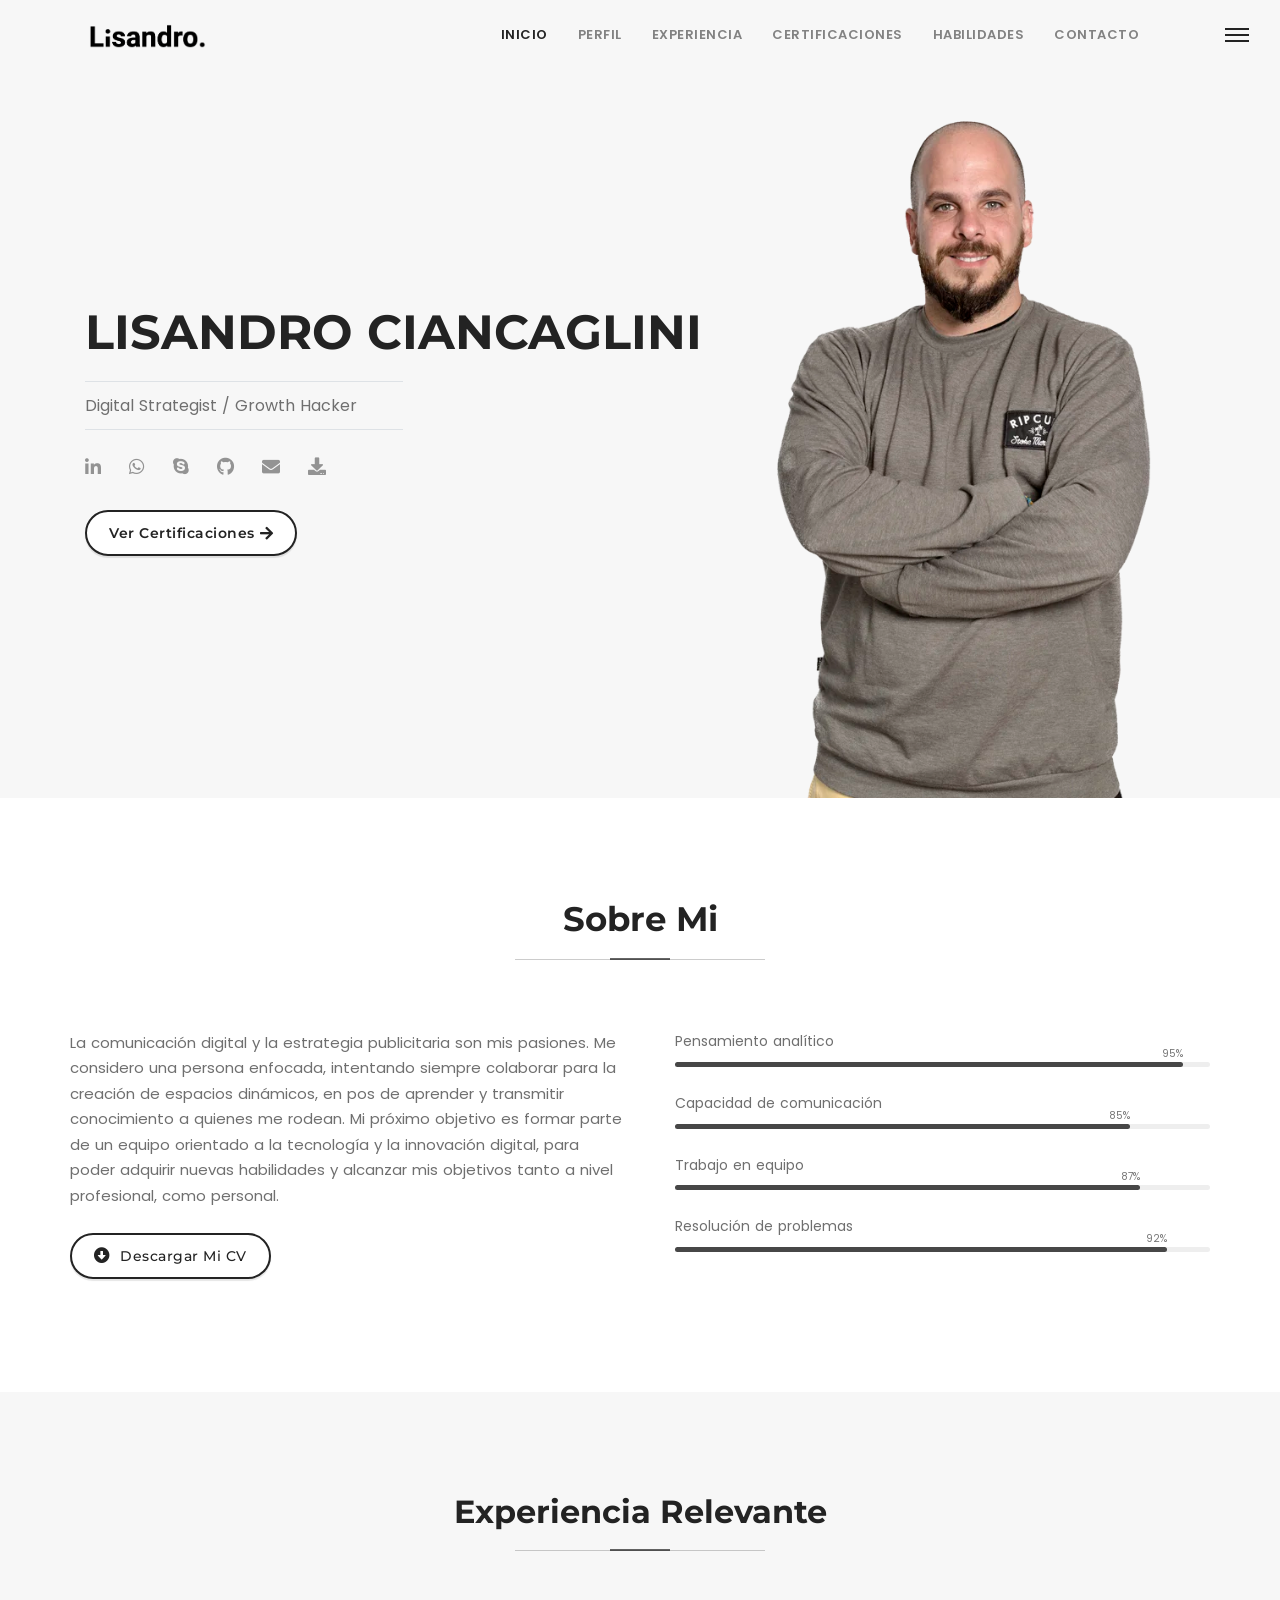
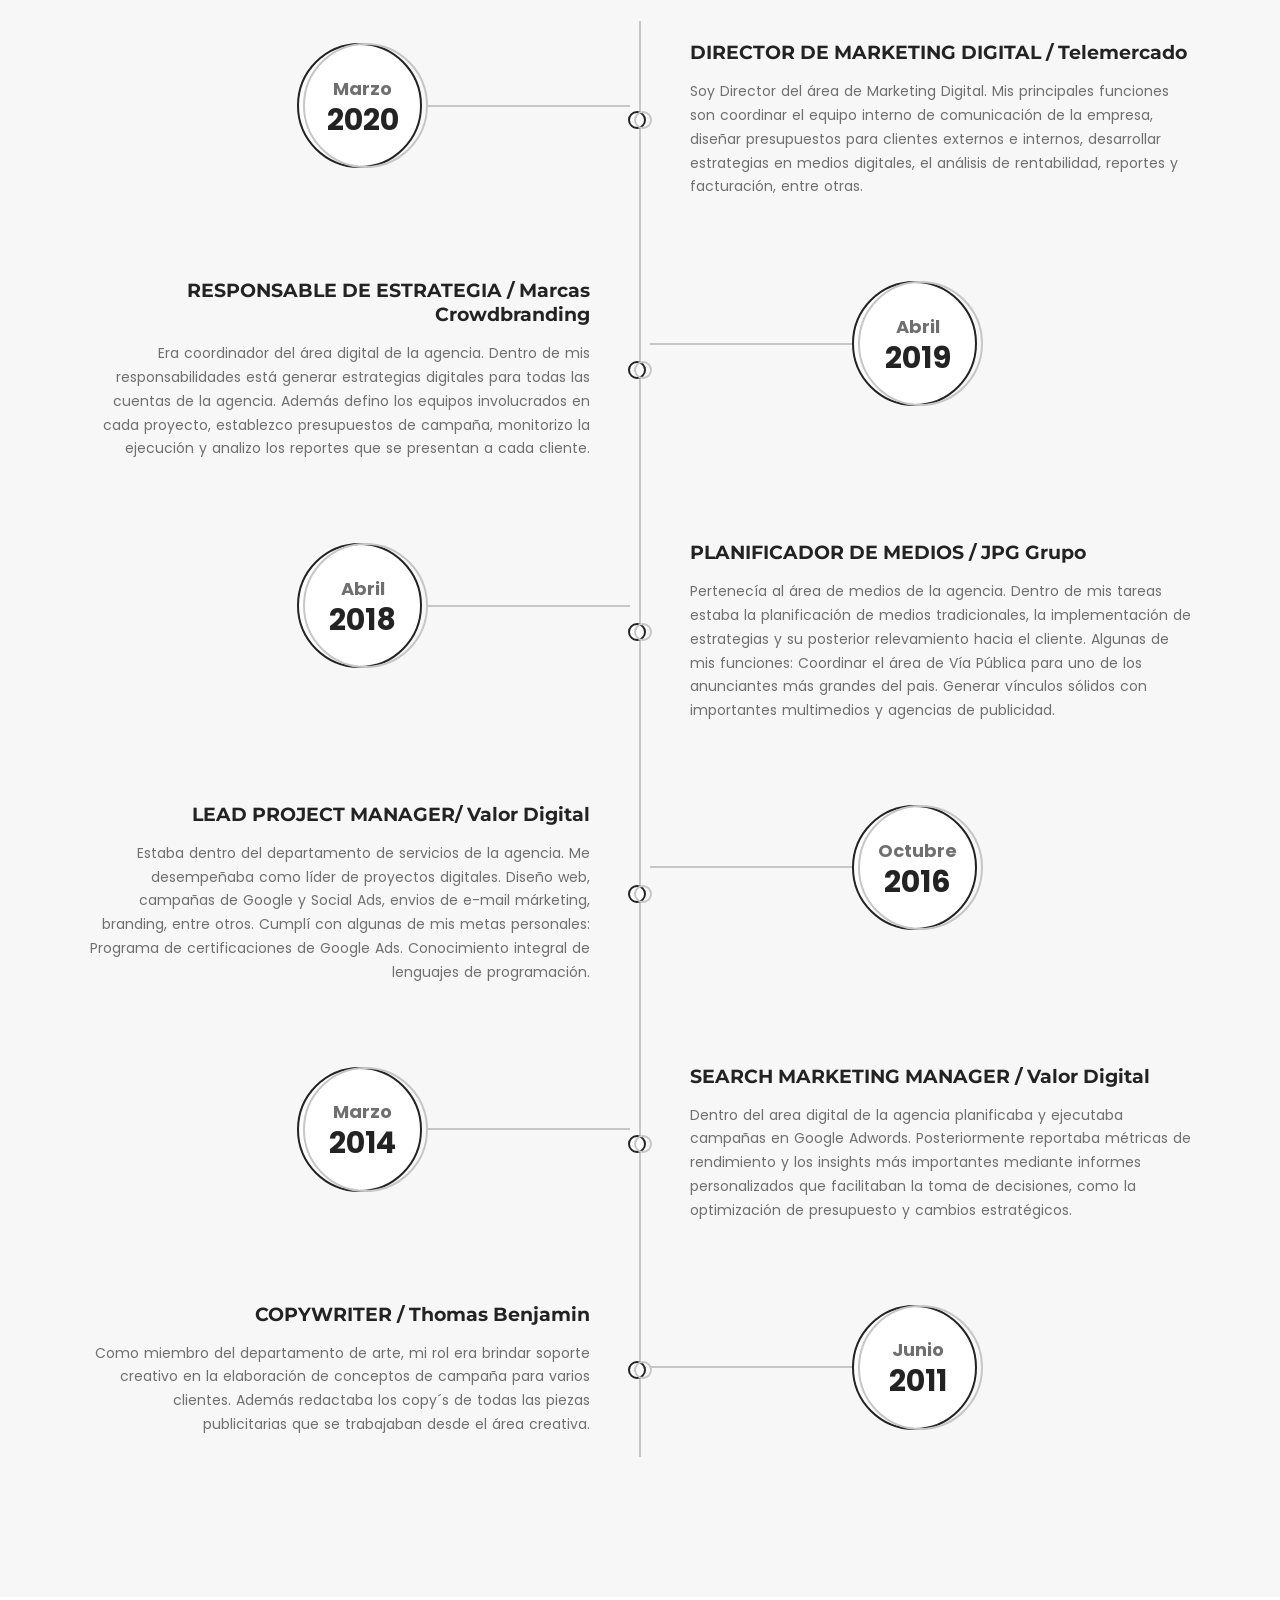
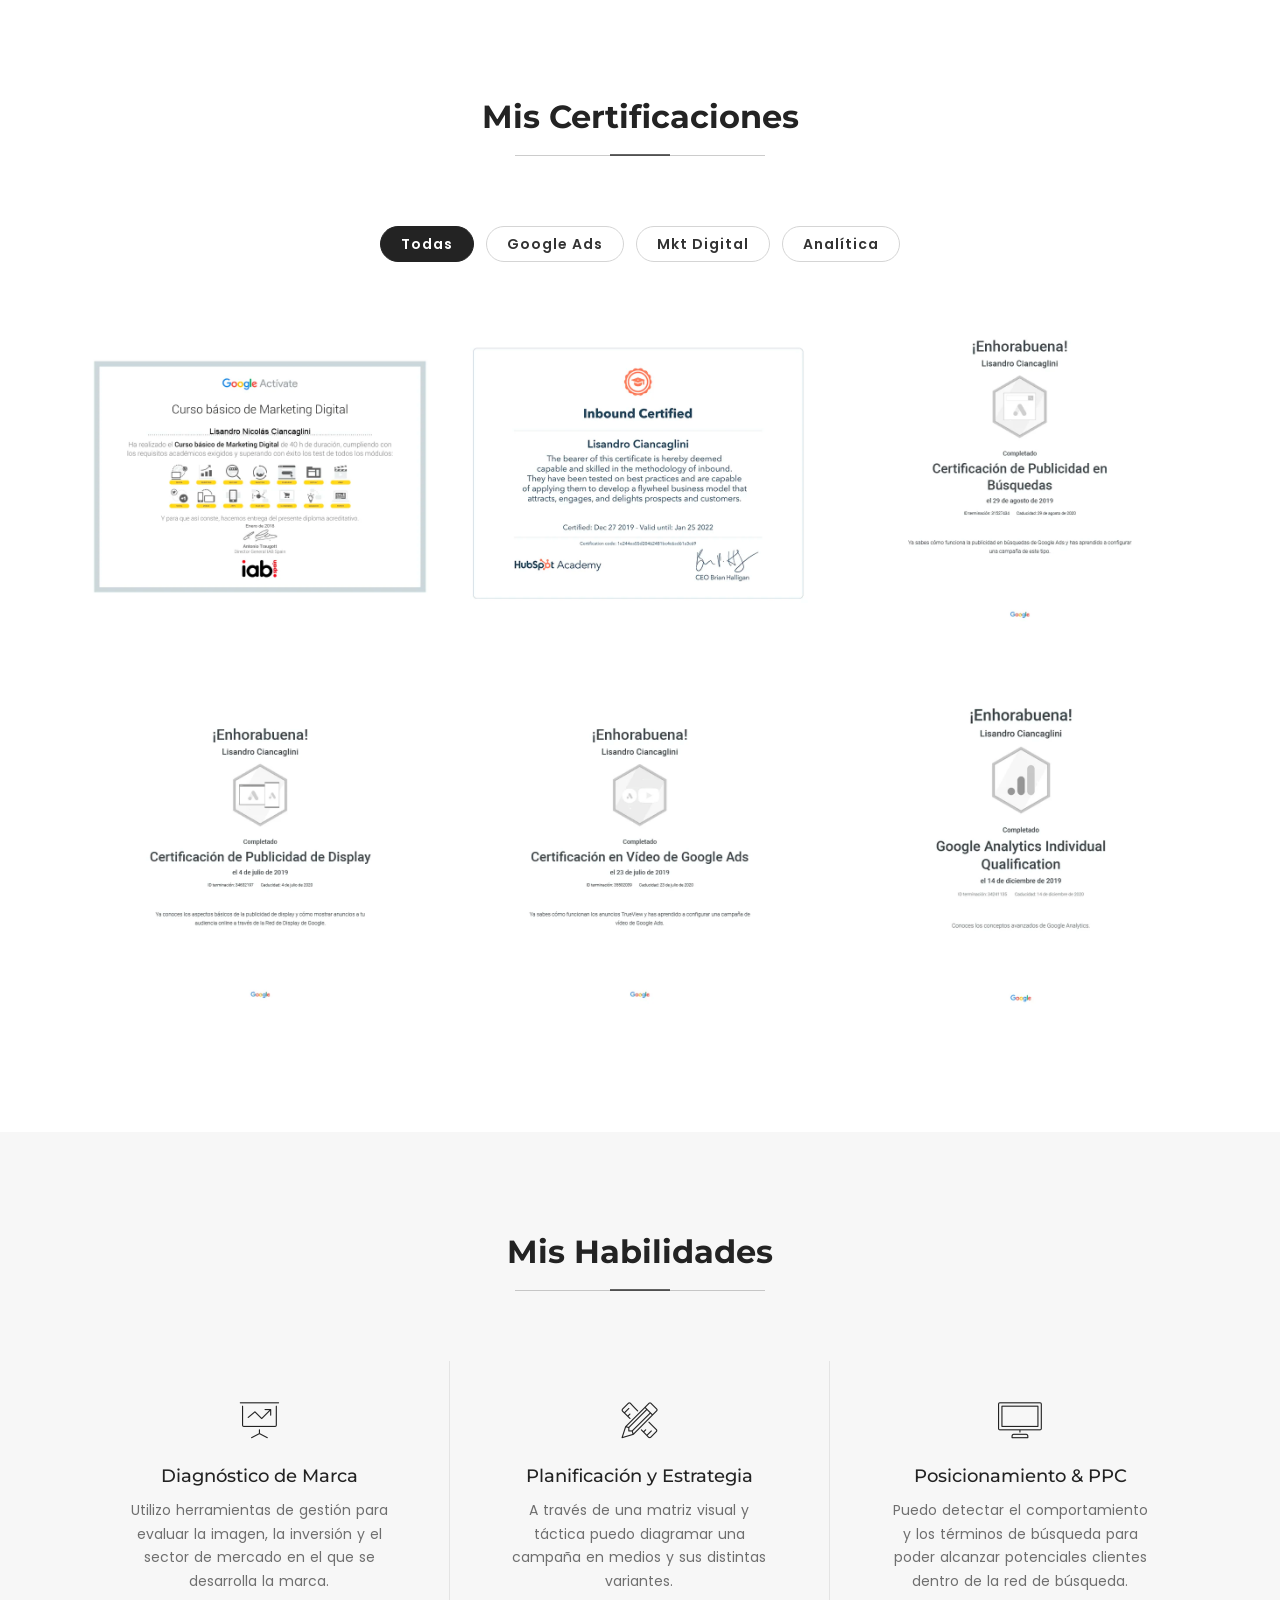
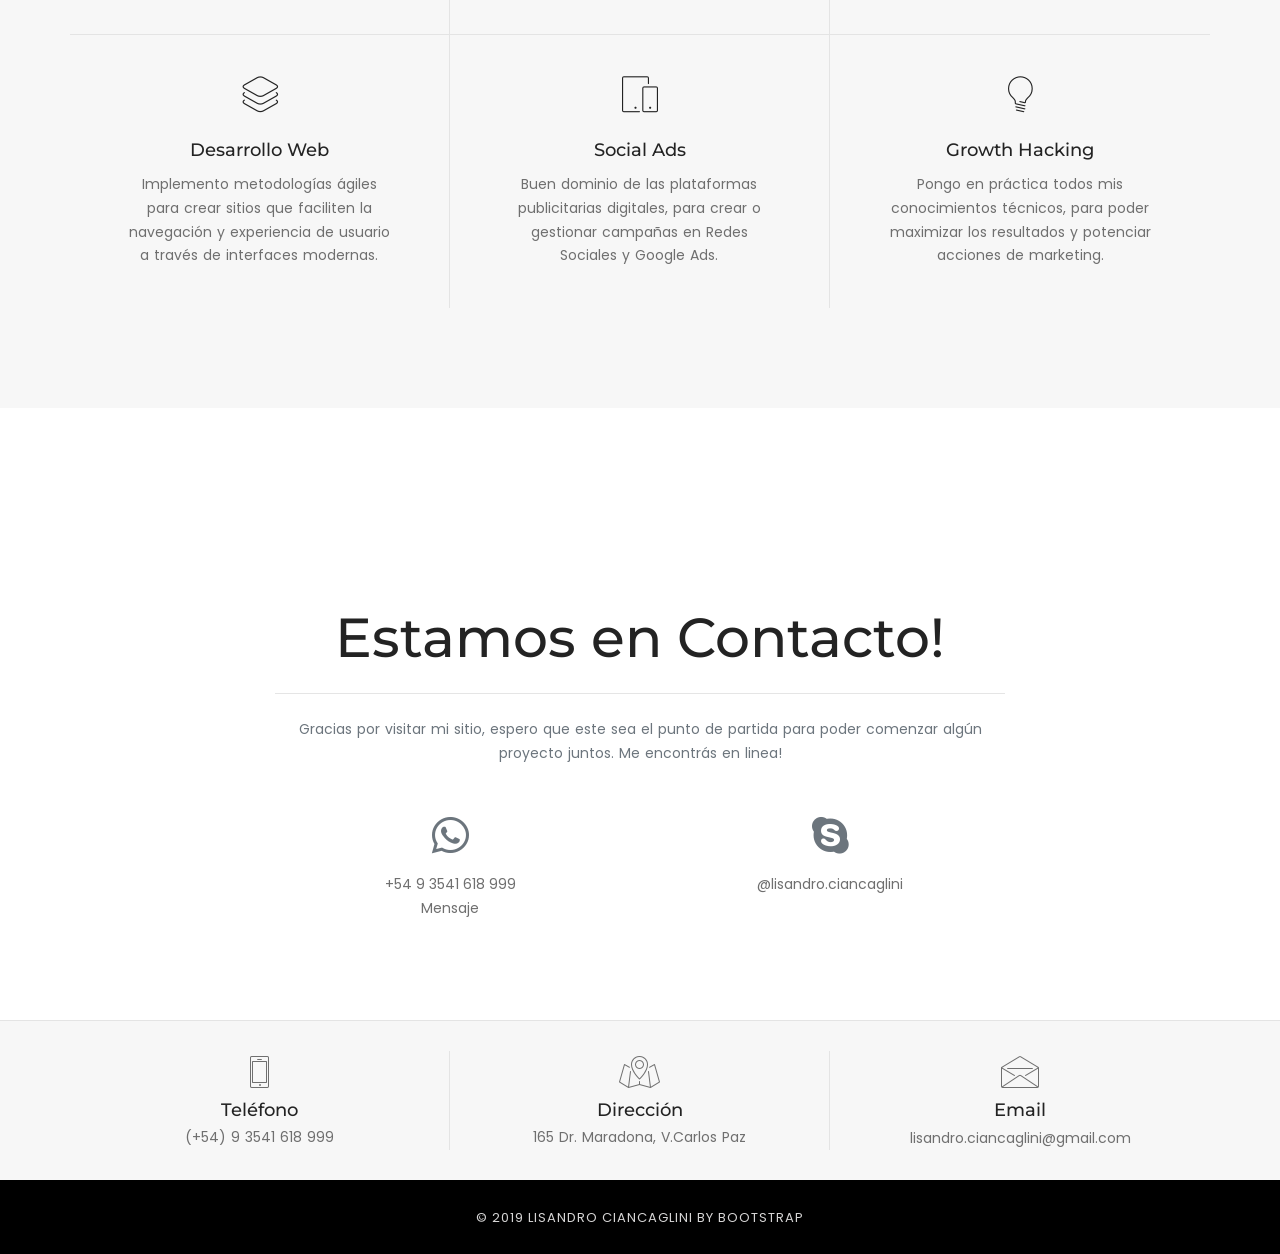
==== index.html @ bff207b5 "Add files via upload" ====
<!DOCTYPE html>
<html lang="en">

<head>

    <!-- Metas -->
    <meta charset="utf-8">
    <meta name="author" content="ChitrakootWeb" />
    <meta https-equiv="X-UA-Compatible" content="IE=edge" />
    <meta name="robots" content="index" />
    <meta name="viewport" content="width=device-width, initial-scale=1.0, maximum-scale=1.0, user-scalable=no">
    <meta name="keywords" content="Lisandro Ciancaglini" />
    <meta name="keywords" content="Lisandro Ciancaglini Curriculum" />
    <meta name="keywords" content="Lisandro Ciancaglini Cv" />
    <meta name="keyword" content="Lisandro Ciancaglini Curriculum Online" />
    <meta name="keyword" content="Lisandro Ciancaglini - CV Online" />
    <meta name="keyword" content="Lisandro Ciancaglini Digital Strategist" />
    <meta name="description" content="Lisandro Ciancaglini, Estratega Digital y Analista de Marketing. Conocé mis habilidades, esperiencia y certificaciones. Descargar cv versión papel" />

    <!-- Title  -->
    <title>Lisandro Ciancaglini</title>
    <!-- Favicon -->
    <link rel="shortcut icon" href="img/favicon.jpg">
        <!-- Plugins -->
    <link rel="stylesheet" href="css/plugins.css" />
    <!-- Core Style Css -->
    <link rel="stylesheet" href="css/style.css" />
	<!-- Global site tag (gtag.js) - Google Analytics -->
    <script async src="https://www.googletagmanager.com/gtag/js?id=UA-139446521-2"></script>
    <script>
    window.dataLayer = window.dataLayer || [];
     function gtag(){dataLayer.push(arguments);}
    gtag('js', new Date());

     gtag('config', 'UA-139446521-2');
    </script>
	
    </head>
    
    <body>
       
    <!-- Start page loading -->
    <div id="preloader">
        <div class="row loader">
            <div class="loader-icon"></div>
        </div>
    </div>
    <!-- End page loading -->

    <!-- Start Header -->
    <header class="header" data-scroll-index="0">

        <!-- Start Navbar -->
        <nav class="navbar navbar-expand-lg border-none bg-light-gray">
            <div class="container sm-padding-10px-tb sm-padding-15px-lr">

                <!-- start logo -->
                <a class="logo" href="javascript:void(0);" data-scroll-nav="0">
                    <img src="img/logo-dark.png" alt="Ashton - One Page Portfolio" title="Ashton - One Page Portfolio">
                </a>
                <!-- end Logo -->

                <button class="navbar-toggler" type="button" data-toggle="collapse" data-target="#navbarContent" aria-controls="navbarContent" aria-expanded="false" aria-label="Toggle navigation">
                    <span class="icon-bar"><i class="fas fa-bars"></i></span>
                </button>

                <!-- navbar links -->
                <div class="collapse navbar-collapse" id="navbarContent">
                    <ul class="navbar-nav ml-auto">
                        <li class="nav-item">
                            <a class="nav-link active" href="javascript:void(0);" data-scroll-nav="0">Inicio</a>
                        </li>
                        <li class="nav-item">
                            <a class="nav-link" href="javascript:void(0);" data-scroll-nav="1">Perfil</a>
                        </li>
                        <li class="nav-item">
                            <a class="nav-link" href="javascript:void(0);" data-scroll-nav="2">Experiencia</a>
                        </li>
                        <li class="nav-item">
                            <a class="nav-link" href="javascript:void(0);" data-scroll-nav="3">Certificaciones</a>
                        </li>
                        <li class="nav-item">
                            <a class="nav-link" href="javascript:void(0);" data-scroll-nav="4">Habilidades</a>
                        </li>
                        
                        </li>
                        <li class="nav-item">
                            <a class="nav-link" href="javascript:void(0);" data-scroll-nav="6">Contacto</a>
                        </li>
                    </ul>
                </div>
                <!-- end navbar links -->

            </div>

            <a href="javascript:void(0)" class="sidemenu_btn sm-display-none" id="sidebar_toggle">
                <span></span> <span></span> <span></span>
            </a>

        </nav>
        <!-- End Navbar  -->

        <!-- Start Banner Container -->
        <div class="bg-light-gray padding-100px-top">
            <div class="container">
                <div class="row">
                    <div class="col-md-7 col-sm-12 order-2 order-md-1 xs-padding-50px-tb">
                        <!-- Start Left Content -->
                        <div class="padding-twenty-top sm-padding-fifteen-top xs-no-padding">
                            <h5 class="no-margin font-size18 xs-font-size16 text-medium-gray padding-twelve-top sm-padding-five-top xs-no-padding"></h5>
                            <h1 class="text-uppercase font-size48 md-font-size42 sm-font-size36 xs-font-size26 font-weight-700 margin-20px-bottom">Lisandro Ciancaglini</h1>
                            <p class="width-50 md-width-75 xs-width-100 font-size16 xs-font-size14 border-top border-bottom padding-10px-tb">Digital Strategist / Growth Hacker</p>
                            <div class="social-links margin-30px-bottom xs-margin-20px-bottom">
                                <a href="https://www.linkedin.com/in/lisandrociancaglini/"target="_blank"><i class="fab fa-linkedin-in"></i></a>
                                <a href="https://api.whatsapp.com/send?phone=5493541618999&text=Hola!"target="_blank"><i class="fab fa-whatsapp"></i></a>
                                <a href="https://join.skype.com/invite/zTlC0N2mppbc"target="_blank"><i class="fab fa-skype"></i></a>
                                <a href="https://www.github.com/lciancaglini/"target="_blank"><i class="fab fa-github"></i></a>
                                <a href="mailto:lisandro.ciancaglini@gmail.com"target="_blank"><i class="fas fa-envelope"></i></a>
                                <a href="https://lciancaglini.com.ar/Lisandro-Ciancaglini_CV.pdf"target="_blank"><i class="fas fa-download"></i></a>
                            </div>
                            <a class="btn white" href="#portfolio">Ver Certificaciones<i class="fas fa-arrow-right font-size15 margin-5px-left"></i></a>
                        </div>
                        <!-- End Left Content -->
                    </div>
                    <div class="col-md-5 col-sm-12 order-1 order-md-2 text-right xs-text-center xs-border-bottom xs-padding-nineteen-half-lr border-color-medium-gray">
                        <!-- Start Right Image -->
                        <img src="img/portfolio-pic-01.webp" alt="" />

                        <!-- End Right Image -->
                    </div>
                </div>
            </div>
        </div>
        <!-- End Banner Container -->

        <!-- Start Sidemenu -->
        <div class="side-menu">
            <div class="inner-wrapper">
                <span class="btn-close" id="btn_sidebar_colse"></span>
                <nav class="side-nav width-100">
                    <ul class="navbar-nav ml-auto">
                        <li class="nav-item">
                            <a class="nav-link active" href="javascript:void(0);" data-scroll-nav="0">Inicio</a>
                        </li>
                        <li class="nav-item">
                            <a class="nav-link" href="javascript:void(0);" data-scroll-nav="1">Perfil</a>
                        </li>
                        <li class="nav-item">
                            <a class="nav-link" href="javascript:void(0);" data-scroll-nav="2">Experiencia</a>
                        </li>
                        <li class="nav-item">
                            <a class="nav-link" href="javascript:void(0);" data-scroll-nav="3">Certificaciones</a>
                        </li>
                        <li class="nav-item">
                            <a class="nav-link" href="javascript:void(0);" data-scroll-nav="4">Habilidades</a>
                        </li>
                        <li class="nav-item">
                            
                        <li class="nav-item">
                            <a class="nav-link" href="javascript:void(0);" data-scroll-nav="6">Contacto</a>
                        </li>
                    </ul>
                </nav>

                <div class="side-footer width-100">
                    <div class="social-links">
                        <a href="https://www.linkedin.com/in/lisandrociancaglini/"target="_blank"><i class="fab fa-linkedin-in"></i></a>
                        <a href="https://api.whatsapp.com/send?phone=5493541618999&text=Hola!"target="_blank"><i class="fab fa-whatsapp"></i></a>
                        <a href="https://join.skype.com/invite/zTlC0N2mppbc"target="_blank"><i class="fab fa-skype"></i></a>
                    </div>
                </div>
            </div>
        </div>
        <!-- End Sidemenu -->

        <!-- Close Sidemenu -->
        <a id="close_sidebar" href="javascript:void(0);"></a>
        <!-- End Sidemenu -->

    </header>
    <!-- End Header -->

    <!-- Start About Section-->
    <section data-scroll-index="1">
        <div class="container">
            <div class="row">
                <div class="col-12 center-col margin-70px-bottom sm-margin-40px-bottom xs-margin-30px-bottom text-center">
                    <h2 class="font-size34 md-font-size30 sm-font-size26 xs-font-size24 font-weight-700 section-title">Sobre Mi</h2>
                </div>
                
            <div class="row">
                <!-- start about me section-->
                <div class="col-lg-6 col-md-12 sm-margin-30px-bottom">
                    <p class="font-size15 xs-font-size14">
						La comunicación digital y la estrategia publicitaria son mis pasiones. Me considero una persona enfocada, intentando siempre colaborar para la creación de espacios dinámicos, en pos de aprender y transmitir conocimiento a quienes me rodean. Mi próximo objetivo es formar parte de un equipo orientado a la tecnología y la innovación digital, para poder adquirir nuevas habilidades y alcanzar mis objetivos tanto a nivel profesional, como personal.</p>
                    <a class="btn white" href="https://lciancaglini.com.ar/Lisandro-Ciancaglini_CV.pdf"target="_blank">
                        <i class="fas fa-arrow-alt-circle-down font-size16"></i>
                        <span class="alt-font margin-5px-left">Descargar Mi CV</span>
                    </a>
                </div>
		
                <!-- end about me section-->

                <!-- start skill section-->
                <div class="col-lg-6 col-md-12">
                    <div class="padding-20px-left sm-no-padding">
                        <div class="skills width-100 margin-40px-bottom sm-margin-30px-bottom xs-no-margin-bottom">

                            <div class="prog-item">
                                <p>Pensamiento analítico</p>
                                <div class="skills-progress"><span data-value='95%'></span></div>
                            </div>
                            <div class="prog-item">
                                <p>Capacidad de comunicación</p>
                                <div class="skills-progress"><span data-value='85%'></span></div>
                            </div>
                            <div class="prog-item">
                                <p>Trabajo en equipo</p>
                                <div class="skills-progress"><span data-value='87%'></span></div>
                            </div>
                            <div class="prog-item">
                                <p>Resolución de problemas</p>
                                <div class="skills-progress"><span data-value='92%'></span></div>
                            </div>

                        </div>
                    </div>
                </div>
                <!-- end skill section-->
            </div>
        </div>
    </section>
    <!-- End About Section-->

    <!-- Start Timeline Section-->
    <section class="bg-light-gray" data-scroll-index="2">
        <div class="container">
            <div class="row">
                <div class="col-12 center-col margin-70px-bottom sm-margin-40px-bottom xs-margin-30px-bottom text-center">
                    <h3 class="font-weight-700 font-size32 md-font-size27 sm-font-size24 xs-font-size20 section-title">Experiencia Relevante</h3>
                </div>
            </div>
            <div class="row">
                <div class="col-md-12">
                    <div class="main-timeline">

                        <!-- start experience section-->
                        <div class="timeline">
                            <div class="icon"></div>
                            <div class="date-content">
                                <div class="date-outer">
                                    <span class="date">
                                            <span class="month">Marzo</span>
                                    <span class="year">2020</span>
                                    </span>
                                </div>
                            </div>
                            <div class="timeline-content">
                                <h5 class="title">DIRECTOR DE MARKETING DIGITAL / Telemercado</h5>
                                <p class="description">
                                    Soy Director del área de Marketing Digital. Mis principales funciones son coordinar el equipo interno de comunicación de la empresa, diseñar presupuestos para clientes externos e internos, desarrollar estrategias en medios digitales, el análisis de rentabilidad, reportes y facturación, entre otras.
                                </p>
                            </div>
                        </div>
                        <!-- end experience section-->
                        <div class="timeline">
                            <div class="icon"></div>
                            <div class="date-content">
                                <div class="date-outer">
                                    <span class="date">
                                            <span class="month">Abril</span>
                                    <span class="year">2019</span>
                                    </span>
                                </div>
                            </div>
                            <div class="timeline-content">
                                <h5 class="title">RESPONSABLE DE ESTRATEGIA / Marcas Crowdbranding</h5>
                                <p class="description">
                                    Era coordinador del área digital de la agencia.
								Dentro de mis responsabilidades está generar estrategias digitales para todas las cuentas de la agencia. Además defino los equipos involucrados en cada proyecto, establezco presupuestos de campaña, monitorizo la ejecución y analizo los reportes que se presentan a cada cliente.
                                </p>
                            </div>
                        </div>
                        <!-- end experience section-->

                        <!-- start experience section-->
                        <div class="timeline">
                            <div class="icon"></div>
                            <div class="date-content">
                                <div class="date-outer">
                                    <span class="date">
                                            <span class="month">Abril</span>
                                    <span class="year">2018</span>
                                    </span>
                                </div>
                            </div>
                            <div class="timeline-content">
                                <h5 class="title">PLANIFICADOR DE MEDIOS / JPG Grupo</h5>
                                <p class="description">
                                    Pertenecía al área de medios de la agencia.
								Dentro de mis tareas estaba la planificación de medios
								tradicionales, la implementación de estrategias y su
								posterior relevamiento hacia el cliente. Algunas de mis
								funciones: Coordinar el área de Vía Pública para uno de los anunciantes más grandes del pais. Generar vínculos sólidos con importantes multimedios
								y agencias de publicidad.
                                </p>
                            </div>
                        </div>
                        <!-- end experience section-->

                        <!-- start experience section-->
                        <div class="timeline">
                            <div class="icon"></div>
                            <div class="date-content">
                                <div class="date-outer">
                                    <span class="date">
                                            <span class="month">Octubre</span>
                                    <span class="year">2016</span>
                                    </span>
                                </div>
                            </div>
                            <div class="timeline-content">
                                <h5 class="title">LEAD PROJECT MANAGER/ Valor Digital</h5>
                                <p class="description">
                                    Estaba dentro del departamento de servicios de la
								agencia. Me desempeñaba como líder de proyectos
								digitales. Diseño web, campañas de Google y Social Ads,
								envios de e-mail márketing, branding, entre otros.
								Cumplí con algunas de mis metas personales: Programa de certificaciones de Google Ads. Conocimiento integral de lenguajes de programación.
                                </p>
                            </div>
                        </div>
                        <!-- end experience section-->

                        <!-- start experience section-->
                        <div class="timeline">
                            <div class="icon"></div>
                            <div class="date-content">
                                <div class="date-outer">
                                    <span class="date">
                                            <span class="month">Marzo</span>
                                    <span class="year">2014</span>
                                    </span>
                                </div>
                            </div>
                            <div class="timeline-content">
                                <h5 class="title">SEARCH MARKETING MANAGER / Valor Digital</h5>
                                <p class="description">
                                    Dentro del area digital de la agencia planificaba y ejecutaba campañas en Google Adwords. Posteriormente reportaba métricas de rendimiento y los insights más importantes mediante informes personalizados que facilitaban la toma de decisiones, como la optimización de presupuesto y cambios estratégicos.
                                </p>
                            </div>
                        </div>
                        <!-- end experience section-->
			    
			<!-- start experience section-->
                        <div class="timeline">
                            <div class="icon"></div>
                            <div class="date-content">
                                <div class="date-outer">
                                    <span class="date">
                                            <span class="month">Junio</span>
                                    <span class="year">2011</span>
                                    </span>
                                </div>
                            </div>
                            <div class="timeline-content">
                                <h5 class="title">COPYWRITER / Thomas Benjamin</h5>
                                <p class="description">
                                    Como miembro del departamento de arte, mi rol era brindar soporte creativo en la elaboración de conceptos de campaña para varios clientes. Además redactaba los copy´s de todas las piezas publicitarias que se trabajaban desde el área creativa.
                                </p>
                            </div>
                        </div>
                        <!-- end experience section-->
         	
    </section>
    <!-- End Timeline Section-->

    <!-- Start Portfolio Section -->
    <section class="portfolio" data-scroll-index="3" id="portfolio">
        <div class="container">
            <div class="row">
                <div class="col-12 center-col margin-70px-bottom sm-margin-40px-bottom xs-margin-30px-bottom text-center">
                    <h3 class="font-weight-700 font-size32 md-font-size27 sm-font-size24 xs-font-size20 section-title">Mis Certificaciones</h3>
                </div>
            </div>
            <div class="row">
                <!-- Start links -->
                <div class="filtering col-sm-12 text-center">
                    <span data-filter='*' class="active">Todas</span>
                    <span data-filter='.develop'>Google Ads</span>
                    <span data-filter='.design'>Mkt Digital</span>
                    <span data-filter='.graphic'>Analítica</span>
                </div>
                <!-- End links -->
                <div class="clearfix"></div>

                <!-- gallery -->
                <div class="gallery text-center width-100">

                    <!-- start gallery item -->
                    <div class="col-md-4 items design">
                        <div class="item-img">
                            <img src="img/portfolio/1.webp" alt="image">
                            <div class="item-img-overlay valign">
                                <div class="overlay-info width-100 vertical-center">
                                    <a href="img/portfolio/1.webp" class="popimg">
                                        <i class="fa fa-search-plus"></i>
                                    </a>
                                    <h6>Ver</h6>
                                </div>

                            </div>
                        </div>
                    </div>
                    <!-- end gallery item -->

                    <!-- start gallery item -->
                    <div class="col-md-4 items design">
                        <div class="item-img">
                            <img src="img/portfolio/7.webp" alt="image">
                            <div class="item-img-overlay valign">
                                <div class="overlay-info width-100 vertical-center">
                                    <a href="img/portfolio/7.webp" class="popimg">
                                        <i class="fa fa-search-plus"></i>
                                    </a>
                                    <h6>Ver</h6>
                                </div>

                            </div>
                        </div>
                    </div>
                    <!-- end gallery item -->

                    <!-- start gallery item -->
                    <div class="col-md-4 items develop">
                        <div class="item-img">
                            <img src="img/portfolio/3.webp" alt="image">
                            <div class="item-img-overlay valign">
                                <div class="overlay-info width-100 vertical-center">
                                    <a href="img/portfolio/3.webp" class="popimg">
                                        <i class="fa fa-search-plus"></i>
                                    </a>
                                    <h6>Ver</h6>
                                </div>

                            </div>
                        </div>
                    </div>
                    <!-- end gallery item -->

                   
                    <!-- start gallery item -->
                    <div class="col-md-4 items develop">
                        <div class="item-img">
                            <img src="img/portfolio/5.webp" alt="image">
                            <div class="item-img-overlay valign">
                                <div class="overlay-info width-100 vertical-center">
                                    <a href="img/portfolio/5.webp" class="popimg">
                                        <i class="fa fa-search-plus"></i>
                                    </a>
                                    <h6>Ver</h6>
                                </div>

                            </div>
                        </div>
                    </div>
                    <!-- end gallery item -->

                    <!-- start gallery item -->
                    <div class="col-md-4 items develop">
                        <div class="item-img">
                            <img src="img/portfolio/4.webp" alt="image">
                            <div class="item-img-overlay valign">
                                <div class="overlay-info width-100 vertical-center">
                                    <a href="img/portfolio/4.webp" class="popimg">
                                        <i class="fa fa-search-plus"></i>
                                    </a>
                                    <h6>Ver</h6>
                                </div>

                            </div>
                        </div>
                    </div>
                    <!-- end gallery item -->

                    <!-- start gallery item -->
                    <div class="col-md-4 items graphic">
                        <div class="item-img">
                            <img src="img/portfolio/6.webp" alt="image">
                            <div class="item-img-overlay valign">
                                <div class="overlay-info width-100 vertical-center">
                                    <a href="img/portfolio/6.webp" class="popimg">
                                        <i class="fa fa-search-plus"></i>
                                    </a>
                                    <h6>Ver</h6>
                                </div>

                            </div>
                        </div>
                    </div>
                    <!-- end gallery item -->

                    <div class="clear-fix"></div>

                </div>
            </div>
        </div>
    </section>
    <!-- End Portfolio Section -->

    <!--  Start Services Section -->
    <section class="services bg-light-gray" data-scroll-index="4">
        <div class="container">
            <div class="row">
                <div class="col-12 center-col margin-70px-bottom sm-margin-40px-bottom xs-margin-30px-bottom text-center">
                    <h3 class="font-weight-700 font-size32 md-font-size27 sm-font-size24 xs-font-size20 section-title">Mis Habilidades</h3>
                </div>
            </div>
            <div class="row">

                <!-- start services item -->
                <div class="col-lg-4 col-md-6 border-right border-bottom border-color-medium-gray xs-no-border-right">
                    <div class="text-center padding-40px-tb xs-padding-20px-bottom padding-20px-lr xs-no-padding-lr xs-no-padding-top">
                        <div class="display-inline-block margin-20px-bottom xs-margin-15px-bottom"><i class="icon icon-presentation text-extra-dark-gray font-size36"></i></div>
                        <div class="alt-font text-extra-dark-gray margin-10px-bottom font-size18 xs-font-size16">Diagnóstico de Marca</div>
                        <p class="width-85 md-width-90 xs-width-100 center-col no-margin-bottom">Utilizo herramientas de gestión para evaluar la imagen, la inversión y el sector de mercado en el que se desarrolla la marca.</p>
                    </div>
                </div>
                <!-- end services item -->

                <!-- start services item -->
                <div class="col-lg-4 col-md-6 border-right border-bottom border-color-medium-gray sm-no-border-right">
                    <div class="text-center padding-40px-tb xs-padding-20px-tb padding-20px-lr xs-no-padding-lr">
                        <div class="display-inline-block margin-20px-bottom xs-margin-15px-bottom"><i class="icon icon-tools text-extra-dark-gray font-size36"></i></div>
                        <div class="alt-font text-extra-dark-gray margin-10px-bottom font-size18 xs-font-size16">Planificación y Estrategia</div>
                        <p class="width-85 md-width-90 xs-width-100 center-col no-margin-bottom">A través de una matriz visual y táctica puedo diagramar una campaña en medios y sus distintas variantes.</p>
                    </div>
                </div>
                <!-- end services item -->

                <!-- start services item -->
                <div class="col-lg-4 col-md-6 sm-border-right border-bottom border-color-medium-gray xs-no-border-right">
                    <div class="text-center padding-40px-tb xs-padding-20px-tb padding-20px-lr xs-no-padding-lr">
                        <div class="display-inline-block margin-20px-bottom xs-margin-15px-bottom"><i class="icon icon-desktop text-extra-dark-gray font-size36"></i></div>
                        <div class="alt-font text-extra-dark-gray margin-10px-bottom font-size18 xs-font-size16">Posicionamiento & PPC</div>
                        <p class="width-85 md-width-90 xs-width-100 center-col no-margin-bottom">Puedo detectar el comportamiento y los términos de búsqueda para poder alcanzar potenciales clientes dentro de la red de búsqueda.</p>
                    </div>
                </div>
                <!-- end services item -->

                <!-- start services item -->
                <div class="col-lg-4 col-md-6 border-right sm-border-bottom border-color-medium-gray sm-no-border-right">
                    <div class="text-center padding-40px-tb xs-padding-20px-tb padding-20px-lr xs-no-padding-lr">
                        <div class="display-inline-block margin-20px-bottom xs-margin-15px-bottom"><i class="icon icon-layers text-extra-dark-gray font-size36"></i></div>
                        <div class="alt-font text-extra-dark-gray margin-10px-bottom font-size18 xs-font-size16">Desarrollo Web</div>
                        <p class="width-85 md-width-90 xs-width-100 center-col no-margin-bottom">Implemento metodologías ágiles para crear sitios que faciliten la navegación y experiencia de usuario a través de interfaces modernas.</p>
                    </div>
                </div>
                <!-- end services item -->

                <!-- start services item -->
                <div class="col-lg-4 col-md-6 border-right border-color-medium-gray xs-border-bottom xs-no-border-right">
                    <div class="text-center padding-40px-tb xs-padding-20px-tb padding-20px-lr xs-no-padding-lr">
                        <div class="display-inline-block margin-20px-bottom xs-margin-15px-bottom"><i class="icon icon-mobile text-extra-dark-gray font-size36"></i></div>
                        <div class="alt-font text-extra-dark-gray margin-10px-bottom font-size18 xs-font-size16">Social Ads</div>
                        <p class="width-85 md-width-90 xs-width-100 center-col no-margin-bottom">Buen dominio de las plataformas publicitarias digitales, para crear o gestionar campañas en Redes Sociales y Google Ads.</p>
                    </div>
                </div>
                <!-- end services item -->

                <!-- start services item -->
                <div class="col-lg-4 col-md-6">
                    <div class="text-center padding-40px-tb xs-padding-20px-top padding-20px-lr xs-no-padding-lr xs-no-padding-bottom">
                        <div class="display-inline-block margin-20px-bottom xs-margin-15px-bottom"><i class="icon icon-lightbulb text-extra-dark-gray font-size36"></i></div>
                        <div class="alt-font text-extra-dark-gray margin-10px-bottom font-size18 xs-font-size16">Growth Hacking</div>
                        <p class="width-85 md-width-90 xs-width-100 center-col no-margin-bottom">Pongo en práctica todos mis conocimientos técnicos, para poder maximizar los resultados y potenciar acciones de marketing.</p>
                        
                    </div>
                </div>
                <!-- end services item -->
            </div>
        </div>
    </section>
    <!-- End Services Section -->

    <!-- Start Contact Section -->
        <!-- Start Contact Section -->
    <section class="contact no-padding-bottom" data-scroll-index="6">
       
            <div class="row">
		    
        </div>
        <section class="page-section" id="contact">
    <div class="container">
      <div class="row justify-content-center">
        <div class="col-lg-8 text-center">
          <h2 class="mt-0">Estamos en Contacto!</h2>
          <hr class="divider my-4">
          <p class="text-muted mb-5">Gracias por visitar mi sitio, espero que este sea el punto de partida para poder comenzar algún proyecto juntos. Me encontrás en linea!</p>
        </div>
      </div>
      <div class="row">
        <div class="col-lg-4 ml-auto text-center mb-5 mb-lg-0">
          <i class="fab fa-whatsapp fa-3x mb-3 text-muted"></i>
          <div>+54 9 3541 618 999</div>
          <a class="d-block" href="https://api.whatsapp.com/send?phone=5493541618999&text=Hola!"target="_blank">Mensaje</a>

        </div>
        <div class="col-lg-4 mr-auto text-center">
          <i class="fab fa-skype fa-3x mb-3 text-muted"></i>
           <a class="d-block" href="https://join.skype.com/invite/zTlC0N2mppbc"target="_blank"
        >@lisandro.ciancaglini</a>
        </div>
      </div>
    </div>
  </section>
            <!-- End Contact Section -->

            </div>
        </div>

        <div class="bg-light-gray padding-30px-tb border-top border-color-medium-gray">
            <div class="container">
                <div class="row info">

                    <!-- start quickly contact -->

                    <div class="col-lg-4 col-md-3 item text-center border-right xs-no-border-right xs-border-bottom border-color-medium-gray xs-margin-20px-bottom xs-padding-20px-bottom">
                        <span class="icon font-size32"><i class="icon-phone"></i></span>
                        <div class="cont">
                            <h6>Teléfono</h6>
                            <p>(+54) 9 3541 618 999</p>
                        </div>
                    </div>
                    <div class="col-lg-4 col-md-5 item text-center border-right xs-no-border-right xs-border-bottom border-color-medium-gray xs-margin-20px-bottom xs-padding-20px-bottom">
                        <span class="icon font-size32"><i class="icon-map"></i></span>
                        <div class="cont">
                            <h6>Dirección</h6>
                            <p>165 Dr. Maradona, V.Carlos Paz</p>
                        </div>
                    </div>
                    <div class="col-lg-4 col-md-4 item text-center">
                        <span class="icon font-size32"><i class="icon-envelope"></i></span>
                        <div class="cont">
                            <h6>Email</h6>
                            <a href="mailto:lisandro.ciancaglini@gmail.com "target="_blank"
        >lisandro.ciancaglini@gmail.com</a>
                        </div>
                    </div>
                </div>
                <!-- end quickly contact -->
            </div>
        </div>

    </section>
    <!-- End Contact Section -->

    <!--  Start Footer Section -->
    <footer class="bg-black">
        <div class="footer-bottom">
            <div class="container">
                <div class="row">
                    <div class="col-md-12 col-sm-12 text-center">
                        <span class="font-size13 text-uppercase letter-spacing-1 text-light-gray">&copy; 2019 Lisandro Ciancaglini By Bootstrap</span>
                    </div>
                </div>
            </div>
        </div>
        <div id="back-to-top" class="back-to-top reveal">
            <i class="fa fa-angle-up"></i>
        </div>
    </footer>
    <!-- End Footer Section -->

    <!-- jQuery -->
    <script src="js/jquery.min.js"></script>

    <!-- popper.min -->
    <script src="js/popper.min.js"></script>

    <!-- bootstrap -->
    <script src="js/bootstrap.min.js"></script>

    <!-- scrollIt -->
    <script src="js/scrollIt.min.js"></script>

    <!-- animated.headline -->
    <script src="js/animated.headline.js"></script>

    <!-- jquery.appear -->
    <script src="js/jquery.appear.js"></script>

    <!-- jquery.count.min -->
    <script src="js/jquery.count.min.js"></script>

    <!-- owl carousel -->
    <script src="js/owl.carousel.min.js"></script>

    <!-- jquery.magnific-popup js -->
    <script src="js/jquery.magnific-popup.min.js"></script>

    <!-- stellar js -->
    <script src="js/jquery.stellar.min.js"></script>

    <!-- isotope.pkgd.min js -->
    <script src="js/isotope.pkgd.min.js"></script>

    <!-- countdown -->
    <script src="js/countdown.js"></script>

    <!-- custom scripts -->
    <script src="js/scripts.js"></script>


</body>

</html>
---- css/plugins.css ----
/*-----------------------------------------------------------------------------------

    Theme Name: Ashton - One Page Portfolio
    Description: One Page Portfolio Template
    Author: chitrakootweb
    Version: 1.0

-----------------------------------------------------------------------------------*/

/* ----------------------------------------------------------------
			[ All Css Plugins & Helper Classes File ]
-----------------------------------------------------------------*/

/* == bootstrap == */
@import url("plugins/bootstrap.min.css");

/* == animate Headline == */
@import url("plugins/animate.css");

/* == et-line icon font == */
@import url("plugins/et-line.css");

/* == icofont icon font == */
@import url("plugins/icofont.css");

/* == fontawesome icon font == */
@import url("plugins/fontawesome-all.min.css");

/* == magnific-popup == */
@import url("plugins/magnific-popup.css");

/* == owl.carousel == */
@import url("plugins/owl.carousel.min.css");
@import url("plugins/owl.theme.default.min.css");

/* == helper classes == */
@import url("plugins/helper.css");

/* == contact form classes == */
@import url("plugins/mailform.css");
---- css/style.css ----
/*-----------------------------------------------------------------------------------

    Theme Name: Ashton - One Page Portfolio
    Description: One Page Portfolio Template
    Author: chitrakootweb
    Version: 1.0

-----------------------------------------------------------------------------------*/
/* ----------------------------------

Table of contents
        
    01. Basic
    02. Banner
    03. Navbar
    04. Header
    05. Sidebar
    06. About box
    07. Skill Progress
    08. Timeline
    09. Portfolio
    10. Counter
    11. Testimonials
    12. Contact
    13. Blog
    14. Countdown Coming soon page
    15. Footer
    16. Responsive
    
---------------------------------- */
/*============================== 
    Basic
================================*/
/* loader */
#preloader {
  position: fixed;
  left: 0;
  top: 0;
  z-index: 99999;
  width: 100%;
  height: 100%;
  overflow: visible;
  background: #fff;
  display: table;
  text-align: center; }

.loader {
  display: table-cell;
  vertical-align: middle;
  position: relative;
  width: 200px;
  height: 200px; }

.loader-icon {
  width: 80px;
  height: 80px;
  border: 5px solid #232323;
  border-right-color: #eee;
  border-radius: 50%;
  position: relative;
  animation: loader-rotate 1s linear infinite;
  margin: 0 auto; }

@keyframes loader-rotate {
  0% {
    transform: rotate(0); }
  100% {
    transform: rotate(360deg); } }
.theme-black-color {
  color: #232323; }

.bg-img {
  background-size: cover;
  background-repeat: no-repeat; }

.bg-black-theme {
  background-color: #232323; }

.theme-overlay[data-overlay-dark]:before {
  background: #232323; }

.valign {
  display: -webkit-box;
  display: -ms-flexbox;
  display: flex;
  -webkit-box-align: center;
  -ms-flex-align: center;
  align-items: center; }

a:hover, a:active {
  color: #232323;
  text-decoration: none; }

.btn {
  display: inline-block;
  font-size: 14px;
  padding: 9px 22px;
  background: #fff;
  border: 2px solid #fff;
  border-radius: 25px;
  box-shadow: rgba(0, 0, 0, 0.1) 0px 2px 1px !important;
  color: #232323;
  letter-spacing: .5px;
  line-height: inherit;
  width: auto;
  font-family: 'Montserrat', sans-serif;
  font-weight: 600;
  transition-duration: 0.3s;
  transition-timing-function: ease-in-out; }
  .btn:hover, .btn:active {
    background: #232323;
    color: #fff;
    border-color: #fff;
    box-shadow: rgba(0, 0, 0, 0.3) 0px 3px 8px !important; }
    .btn:hover span, .btn:active span {
      color: #fff; }
  .btn:focus {
    background: #232323;
    color: #fff;
    box-shadow: rgba(0, 0, 0, 0.3) 0px 3px 8px !important;
    border-color: #fff; }
    .btn:focus span {
      color: #fff; }
  .btn span {
    color: #232323; }

.btn.white {
  background: #fff;
  border: 2px solid #232323;
  box-shadow: rgba(0, 0, 0, 0.1) 0px 2px 1px !important;
  color: #232323; }
  .btn.white:hover, .btn.white:active {
    background: #232323;
    color: #fff;
    border-color: #232323; }
    .btn.white:hover span, .btn.white:active span {
      color: #fff; }
  .btn.white:focus {
    background: #232323;
    color: #fff;
    border-color: #232323; }
    .btn.white:focus span {
      color: #fff; }
  .btn.white span {
    color: #232323; }

.btn.black {
  background: #232323;
  border: 2px solid #232323;
  box-shadow: rgba(0, 0, 0, 0.1) 0px 2px 1px !important;
  color: #fff; }
  .btn.black:hover, .btn.black:active {
    background: #fff;
    color: #232323;
    border-color: #232323; }
    .btn.black:hover span, .btn.black:active span {
      color: #232323; }
  .btn.black:focus {
    background: #fff;
    color: #fff;
    border-color: #232323; }
    .btn.black:focus span {
      color: #232323; }
  .btn.black span {
    color: #fff; }

.section-title {
  position: relative;
  padding-bottom: 20px;
  margin-bottom: 0; }
  .section-title:after {
    content: '';
    width: 60px;
    height: 2px;
    background: rgba(0, 0, 0, 0.6);
    position: absolute;
    bottom: 0;
    left: calc(50% - 30px); }
  .section-title:before {
    content: '';
    width: 100%;
    height: 1px;
    background: rgba(0, 0, 0, 0.2);
    position: absolute;
    bottom: 0;
    left: 0;
    right: 0;
    margin: 0 auto;
    width: 250px; }

.section-title.style2:after {
  content: '';
  width: 50px;
  height: 2px;
  background: rgba(0, 0, 0, 0.6);
  position: absolute;
  bottom: 0;
  left: calc(50% - 30px); }
.section-title.style2:before {
  content: none; }

.section-title.white {
  color: #fff; }
  .section-title.white:after {
    background: rgba(255, 255, 255, 0.6); }
  .section-title.white:before {
    background: rgba(255, 255, 255, 0.2); }

.social-links a {
  display: inline-block;
  margin: 0 12px;
  font-size: 18px;
  color: #939393; }
  .social-links a:hover {
    color: #232323; }
  .social-links a:first-child {
    margin-left: 0; }
  .social-links a:last-child {
    margin-right: 0; }

.hover-white a:hover {
  color: #fff; }

/*============================== 
    Banner
================================*/
.banner-headline {
  font-size: 3rem;
  line-height: 1.2; }

.banner-headline.medium {
  font-size: 1.6rem; }

@media only screen and (min-width: 768px) {
  .banner-headline {
    font-size: 4.4rem;
    font-weight: 300; } }
@media only screen and (min-width: 1170px) {
  .banner-headline {
    font-size: 6rem; }

  .banner-headline.medium {
    font-size: 5rem;
    line-height: 1.2; } }
.creative {
  min-height: 100vh; }

.svg {
  position: absolute;
  bottom: -10px;
  left: 0;
  width: 100%;
  z-index: 2; }
  .svg svg {
    fill: #fff;
    width: 100%; }
  .svg.gray svg {
    fill: #f7f7f7;
    fill: #f7f7f7; }
  .svg.extra-md-gray svg {
    fill: #3a3a3a; }
  .svg.dark-gray svg {
    fill: #252525; }

.banner-words-wrapper {
  display: inline-block;
  position: relative;
  text-align: left; }
  .banner-words-wrapper b {
    display: inline-block;
    position: absolute;
    white-space: nowrap;
    left: 0;
    top: 0; }
    .banner-words-wrapper b.is-visible {
      position: relative; }

.no-js .banner-words-wrapper b {
  opacity: 0; }
  .no-js .banner-words-wrapper b.is-visible {
    opacity: 1; }

/* xclip */
.banner-headline.clip span {
  display: inline-block;
  padding: .2em 0; }

.banner-headline.clip .banner-words-wrapper {
  overflow: hidden;
  vertical-align: top; }
  .banner-headline.clip .banner-words-wrapper:after {
    content: '';
    position: absolute;
    top: 10%;
    right: 0;
    width: 2px;
    height: 70%;
    background-color: rgba(255, 255, 255, 0.65); }
.banner-headline.clip b {
  opacity: 0; }
.banner-headline b.is-visible {
  opacity: 1; }

/* Owl theme control */
.owl-theme .owl-dots .owl-dot span {
  width: 12px;
  height: 12px;
  border-radius: 50%;
  background: #d5d5d5;
  margin: 5px 4px 0 4px;
  border: 2px solid #d5d5d5; }
.owl-theme .owl-dots .owl-dot.active span, .owl-theme .owl-dots .owl-dot:hover span {
  background: #232323;
  border-color: #232323; }

/* background video */
.bg-vid {
  position: absolute;
  top: 0;
  left: 0;
  min-width: 100%;
  min-height: 100%; }

/* particles banner */
#particles-js {
  position: absolute;
  top: 0;
  left: 0;
  width: 100%;
  height: 100%;
  z-index: 1; }

/*============================== 
    Navbar
================================*/
.navbar {
  position: absolute;
  left: 0;
  top: 0;
  width: 100%;
  background: transparent;
  z-index: 9;
  min-height: 70px;
  padding: 0;
  border-bottom: 1px solid rgba(255, 255, 255, 0.15); }
  .navbar .icon-bar {
    color: #fff; }
  .navbar.bg-white .icon-bar {
    color: #232323; }
  .navbar .navbar-nav .nav-link {
    font-size: 13px;
    font-weight: 600;
    color: #dadada;
    letter-spacing: .5px;
    margin: 0;
    padding: 10px 15px;
    transition: all .5s;
    text-align: left;
    text-transform: uppercase; }
    .navbar .navbar-nav .nav-link:hover {
      color: #fff; }
    .navbar .navbar-nav .nav-link.active {
      color: #fff;
      position: relative; }
  .navbar.nav-scroll {
    background: #fff;
    box-shadow: 0 5px 10px -10px rgba(0, 0, 0, 0.6);
    position: fixed;
    top: -100px;
    left: 0;
    width: 100%;
    transition: transform .5s;
    transform: translateY(100px); }
    .navbar.nav-scroll.bg-black .icon-bar {
      color: #fff; }
    .navbar.nav-scroll .icon-bar {
      color: #232323; }
    .navbar.nav-scroll .navbar-nav .nav-link {
      color: #828282; }
      .navbar.nav-scroll .navbar-nav .nav-link:hover, .navbar.nav-scroll .navbar-nav .nav-link.active {
        color: #232323; }
    .navbar.nav-scroll .navbar-nav .logo {
      padding: 15px 0; }
  .navbar.bg-black {
    background: #232323; }
    .navbar.bg-black .navbar-nav .nav-link {
      color: #a0a0a0; }
      .navbar.bg-black .navbar-nav .nav-link.active {
        color: #fff; }
    .navbar.bg-black.nav-scroll .navbar-nav .nav-link {
      color: #a0a0a0; }
    .navbar.bg-black .navbar-nav .nav-link:hover, .navbar.bg-black.nav-scroll .navbar-nav .nav-link.active {
      color: #fff; }
    .navbar.bg-black .sidemenu_btn > span {
      background: #fff; }
    .navbar.bg-black.nav-scroll {
      background: #000; }
  .navbar.bg-black-scroll.nav-scroll .navbar-nav .nav-link {
    color: #a0a0a0; }
    .navbar.bg-black-scroll.nav-scroll .navbar-nav .nav-link.active {
      color: #fff; }
  .navbar.bg-black-scroll .sidemenu_btn > span {
    background: #fff; }
  .navbar.bg-black-scroll.nav-scroll {
    background: #000; }
  .navbar.bg-light-gray {
    background: #f7f7f7; }
    .navbar.bg-light-gray .navbar-nav .nav-link {
      color: #828282; }
      .navbar.bg-light-gray .navbar-nav .nav-link.active {
        color: #232323; }
    .navbar.bg-light-gray.nav-scroll .navbar-nav .nav-link {
      color: #828282; }
    .navbar.bg-light-gray .navbar-nav .nav-link:hover, .navbar.bg-light-gray.nav-scroll .navbar-nav .nav-link.active {
      color: #232323; }
    .navbar.bg-light-gray .sidemenu_btn > span {
      background: #232323; }
    .navbar.bg-light-gray.nav-scroll {
      background: #fff; }
  .navbar.bg-white {
    background: #fff; }
    .navbar.bg-white .navbar-nav .nav-link {
      color: #232323; }
      .navbar.bg-white .navbar-nav .nav-link.active {
        color: #fff; }
    .navbar.bg-white.nav-scroll .navbar-nav .nav-link {
      color: #232323; }
    .navbar.bg-white .navbar-nav .nav-link:hover, .navbar.bg-white.nav-scroll .navbar-nav .nav-link.active {
      color: #fff; }

.logo {
  padding: 15px 0;
  width: 125px; }

/*============================== 
    Header
================================*/
.header {
  overflow: hidden; }
  .header .caption .overflow-hidden {
    display: inline-block; }
  .header .caption h3 {
    font-weight: 200;
    animation-delay: 0.5s;
    position: relative;
    display: inline-block; }
  .header .caption h1 {
    margin: 10px 0;
    font-size: 70px;
    font-weight: 500;
    animation-delay: 0.8s; }
  .header .caption p {
    font-size: 18px;
    color: #eee;
    word-spacing: 2px;
    animation-delay: 1.2s; }
  .header .btn {
    animation-delay: 1.4s; }
    .header .btn i {
      position: relative;
      top: 1px; }
  .header .bg-dark-gray .social-links a:hover {
    color: #232323; }

/*============================== 
    Sidebar
================================*/
.side-menu {
  width: 30%;
  position: fixed;
  right: 0;
  top: 0;
  background: #fff;
  z-index: 1032;
  height: 100%;
  -webkit-transform: translate3d(100%, 0, 0);
  transform: translate3d(100%, 0, 0);
  -webkit-transition: -webkit-transform .5s ease;
  transition: -webkit-transform .5s ease;
  -o-transition: -o-transform .5s ease;
  transition: transform .5s ease;
  transition: transform .5s ease, -webkit-transform .5s ease, -o-transform .5s ease;
  transition: transform .5s ease, -webkit-transform .5s ease;
  overflow: hidden; }
  .side-menu.left {
    left: 0;
    right: auto;
    -webkit-transform: translate3d(-100%, 0, 0);
    transform: translate3d(-100%, 0, 0); }
  .side-menu.side-menu-active, .side-menu.before-side {
    -webkit-transform: translate3d(0, 0, 0);
    transform: translate3d(0, 0, 0); }
  .side-menu .navbar-brand {
    margin: 0 0 2.5rem 0; }

/*Side overlay*/
#close_sidebar {
  position: fixed;
  top: 0;
  left: 0;
  width: 100%;
  height: 100%;
  background-color: #000;
  -webkit-transition: opacity 300ms cubic-bezier(0.895, 0.03, 0.685, 0.22);
  -o-transition: opacity 300ms cubic-bezier(0.895, 0.03, 0.685, 0.22);
  transition: opacity 300ms cubic-bezier(0.895, 0.03, 0.685, 0.22);
  display: none;
  z-index: 1031;
  opacity: 0.4; }

/*side close btn*/
.side-menu .btn-close {
  height: 33px;
  width: 33px;
  display: inline-block;
  text-align: center;
  position: absolute;
  top: 30px;
  right: 15px;
  cursor: pointer; }
.side-menu.before-side .btn-close {
  display: none; }
.side-menu .btn-close:before, .side-menu .btn-close:after {
  position: absolute;
  left: 16px;
  content: ' ';
  height: 24px;
  width: 2px;
  background: #232323;
  top: 5px; }
.side-menu .btn-close:before {
  -webkit-transform: rotate(45deg);
  -ms-transform: rotate(45deg);
  -o-transform: rotate(45deg);
  transform: rotate(45deg); }
.side-menu .btn-close:after {
  -webkit-transform: rotate(-45deg);
  -ms-transform: rotate(-45deg);
  -o-transform: rotate(-45deg);
  transform: rotate(-45deg); }

/*side open btn*/
.sidemenu_btn {
  -webkit-transition: all .3s linear;
  -o-transition: all .3s linear;
  transition: all .3s linear;
  width: 36px;
  padding: 6px;
  margin-right: 1rem;
  position: absolute;
  right: 25px;
  top: 22px;
  z-index: 99; }
  .sidemenu_btn.left {
    left: 15px;
    right: auto; }
  .sidemenu_btn > span {
    height: 2px;
    width: 100%;
    background: #fff;
    display: block; }
    .sidemenu_btn > span:nth-child(2) {
      margin: 4px 0; }

.nav-scroll .sidemenu_btn > span {
  background: #232323; }

.bg-black.nav-scroll .sidemenu_btn > span {
  background: #fff; }

.bg-light-gray.nav-scroll .sidemenu_btn > span {
  background: #232323; }

.bg-black .sidemenu_btn > span {
  background: #fff; }

.side-menu .inner-wrapper {
  padding: 3.5rem 5rem;
  height: 100%;
  position: relative;
  overflow-y: auto;
  display: -webkit-box;
  display: -webkit-flex;
  display: -moz-box;
  display: -ms-flexbox;
  display: flex;
  -webkit-box-align: center;
  -webkit-align-items: center;
  -moz-box-align: center;
  -ms-flex-align: center;
  align-items: center;
  text-align: left;
  -webkit-flex-wrap: wrap;
  -ms-flex-wrap: wrap;
  flex-wrap: wrap; }
.side-menu .side-nav {
  margin-bottom: 30px;
  display: block; }

.side-nav .navbar-nav .nav-item {
  display: block;
  margin: 10px 0;
  padding: 0 !important;
  opacity: 0;
  -webkit-transition: all 0.8s ease 500ms;
  -o-transition: all 0.8s ease 500ms;
  transition: all 0.8s ease 500ms;
  -webkit-transform: translateY(30px);
  -ms-transform: translateY(30px);
  -o-transform: translateY(30px);
  transform: translateY(30px); }
  .side-nav .navbar-nav .nav-item:first-child {
    -webkit-transition-delay: .1s;
    -o-transition-delay: .1s;
    transition-delay: .1s; }
  .side-nav .navbar-nav .nav-item:nth-child(2) {
    -webkit-transition-delay: .2s;
    -o-transition-delay: .2s;
    transition-delay: .2s; }
  .side-nav .navbar-nav .nav-item:nth-child(3) {
    -webkit-transition-delay: .3s;
    -o-transition-delay: .3s;
    transition-delay: .3s; }
  .side-nav .navbar-nav .nav-item:nth-child(4) {
    -webkit-transition-delay: .4s;
    -o-transition-delay: .4s;
    transition-delay: .4s; }
  .side-nav .navbar-nav .nav-item:nth-child(5) {
    -webkit-transition-delay: .5s;
    -o-transition-delay: .5s;
    transition-delay: .5s; }
  .side-nav .navbar-nav .nav-item:nth-child(6) {
    -webkit-transition-delay: .6s;
    -o-transition-delay: .6s;
    transition-delay: .6s; }
  .side-nav .navbar-nav .nav-item:nth-child(7) {
    -webkit-transition-delay: .7s;
    -o-transition-delay: .7s;
    transition-delay: .7s; }
  .side-nav .navbar-nav .nav-item:nth-child(8) {
    -webkit-transition-delay: .8s;
    -o-transition-delay: .8s;
    transition-delay: .8s; }
  .side-nav .navbar-nav .nav-item:nth-child(9) {
    -webkit-transition-delay: .9s;
    -o-transition-delay: .9s;
    transition-delay: .9s; }

.side-menu.side-menu-active .side-nav .navbar-nav .nav-item {
  -webkit-transform: translateY(0);
  -ms-transform: translateY(0);
  -o-transform: translateY(0);
  transform: translateY(0);
  opacity: 1; }

.side-nav .navbar-nav .nav-link {
  display: inline-table;
  color: #232323;
  padding: 2px 0 3px 0 !important;
  font-size: 1.5rem;
  font-weight: 300;
  line-height: normal;
  position: relative;
  -webkit-border-radius: 0;
  border-radius: 0; }
  .side-nav .navbar-nav .nav-link:after {
    content: "";
    position: absolute;
    background: #232323;
    display: inline-block;
    width: 0;
    height: 1px;
    bottom: 0;
    left: 0;
    overflow: hidden;
    -webkit-transition: all 0.5s cubic-bezier(0, 0, 0.2, 1);
    -o-transition: all 0.5s cubic-bezier(0, 0, 0.2, 1);
    transition: all 0.5s cubic-bezier(0, 0, 0.2, 1); }
  .side-nav .navbar-nav .nav-link:hover:after, .side-nav .navbar-nav .nav-link:focus:after {
    width: 100%; }
  .side-nav .navbar-nav .nav-link.active {
    background: transparent; }
    .side-nav .navbar-nav .nav-link.active:after {
      width: 100%; }

.side-menu .social-links a {
  color: #939393; }
  .side-menu .social-links a:hover {
    color: #232323; }
.side-menu.black {
  background: rgba(0, 0, 0, 0.95); }
  .side-menu.black .btn-close:before, .side-menu.black .btn-close:after {
    background: #fff; }
  .side-menu.black .side-nav .navbar-nav .nav-link {
    color: #fff; }
    .side-menu.black .side-nav .navbar-nav .nav-link:after {
      background: #fff; }
    .side-menu.black .side-nav .navbar-nav .nav-link.active {
      background: transparent; }
  .side-menu.black .social-links a:hover {
    color: #fff; }

/* Side Left Panel*/
.side-menu.left-panel {
  display: none; }

@media screen and (min-width: 992px) {
  /* Side Left Panel*/
  .side-menu.left-panel {
    width: 250px;
    left: 0;
    right: auto;
    -webkit-transform: translate3d(0, 0, 0);
    transform: translate3d(0, 0, 0);
    border-right: 1px solid rgba(0, 0, 0, 0.1);
    display: block; }
    .side-menu.left-panel .side-nav {
      margin-bottom: 15px; }
    .side-menu.left-panel .inner-wrapper {
      padding: 2rem;
      overflow-x: hidden; }
    .side-menu.left-panel .profile-pic {
      float: left;
      width: 100%;
      text-align: left; }
    .side-menu.left-panel .profile-list {
      margin: 0 0 10px 0; }
      .side-menu.left-panel .profile-list li {
        margin-bottom: 5px; }

  .left-panel .side-nav .navbar-nav .nav-link {
    font-size: 1rem; }
  .left-panel .side-nav .navbar-nav .nav-item {
    margin: 10px 0 0 0; }
    .left-panel .side-nav .navbar-nav .nav-item:first-child {
      margin-top: 0; }
  .left-panel .social-links a {
    margin: 0 10px;
    font-size: 16px; }
    .left-panel .social-links a:first-child {
      margin-left: 0; }
    .left-panel .social-links a:last-child {
      margin-right: 0; }

  /* Side Dark Left Panel*/
  .left-panel.dark {
    background: #3a3a3a;
    border-color: rgba(255, 255, 255, 0.1); }

  .left-panel.dark .side-nav .navbar-nav .nav-link {
    color: #d6d5d5; }

  .left-panel.dark .side-nav .navbar-nav .nav-link:after {
    background: #d6d5d5; }

  .sidebar-wrapper {
    padding-left: 250px; } }
/*============================== 
    About box
================================*/
.about-box {
  border-radius: 5px;
  -webkit-box-shadow: 0 0 0 2px rgba(0, 0, 0, 0.2) inset;
  box-shadow: 0 0 0 2px rgba(0, 0, 0, 0.2) inset;
  display: block;
  margin-right: 0;
  margin-top: 0;
  position: relative; }

.bg-extra-medium-gray .about-box, .bg-dark-gray .about-box {
  -webkit-box-shadow: 0 0 0 2px rgba(255, 255, 255, 0.2) inset;
  box-shadow: 0 0 0 2px rgba(255, 255, 255, 0.2) inset; }

.porfile-photo {
  position: relative;
  -webkit-transform: translateY(24px) translateX(24px);
  transform: translateY(24px) translateX(24px); }
  .porfile-photo > img {
    border-radius: 5px; }

@media only screen and (max-width: 767px) {
  .porfile-photo {
    -webkit-transform: translateY(0) translateX(0);
    transform: translateY(0) translateX(0); } }
/*============================== 
    Skill Progress
================================*/
.skills .prog-item {
  margin-bottom: 25px; }
  .skills .prog-item:last-child {
    margin-bottom: 0; }
  .skills .prog-item p {
    font-size: 14px;
    margin-bottom: 8px; }
  .skills .prog-item .skills-progress {
    width: 100%;
    height: 5px;
    background: #eee;
    border-radius: 5px;
    position: relative; }
    .skills .prog-item .skills-progress span {
      position: absolute;
      left: 0;
      top: 0;
      height: 100%;
      background: #474747;
      width: 10%;
      border-radius: 10px;
      transition: all 1s; }
      .skills .prog-item .skills-progress span:after {
        content: attr(data-value);
        position: absolute;
        top: -20px;
        right: 0;
        font-size: 10px;
        color: #777; }

.bg-extra-medium-gray .skills .prog-item .skills-progress, .bg-dark-gray .skills .prog-item .skills-progress {
  background: #000; }
  .bg-extra-medium-gray .skills .prog-item .skills-progress span, .bg-dark-gray .skills .prog-item .skills-progress span {
    background: #e6e6e6; }
    .bg-extra-medium-gray .skills .prog-item .skills-progress span:after, .bg-dark-gray .skills .prog-item .skills-progress span:after {
      color: #fff; }

/*============================== 
    Timeline
================================*/
.main-timeline {
  position: relative; }
  .main-timeline:before {
    content: "";
    display: block;
    width: 2px;
    height: 100%;
    background: #c6c6c6;
    margin: 0 auto;
    position: absolute;
    top: 0;
    left: 0;
    right: 0; }
  .main-timeline .timeline {
    margin-bottom: 40px;
    position: relative; }
    .main-timeline .timeline:after {
      content: "";
      display: block;
      clear: both; }
  .main-timeline .icon {
    width: 18px;
    height: 18px;
    line-height: 18px;
    margin: auto;
    position: absolute;
    top: 0;
    left: 0;
    bottom: 0;
    right: 0; }
    .main-timeline .icon:before, .main-timeline .icon:after {
      content: "";
      width: 100%;
      height: 100%;
      border-radius: 50%;
      position: absolute;
      top: 0;
      left: 0;
      transition: all 0.33s ease-out 0s; }
    .main-timeline .icon:before {
      background: #fff;
      border: 2px solid #232323;
      left: -3px; }
    .main-timeline .icon:after {
      border: 2px solid #c6c6c6;
      left: 3px; }
  .main-timeline .timeline:hover .icon:before {
    left: 3px; }
  .main-timeline .timeline:hover .icon:after {
    left: -3px; }
  .main-timeline .date-content {
    width: 50%;
    float: left;
    margin-top: 22px;
    position: relative; }
    .main-timeline .date-content:before {
      content: "";
      width: 36.5%;
      height: 2px;
      background: #c6c6c6;
      margin: auto 0;
      position: absolute;
      top: 0;
      right: 10px;
      bottom: 0; }
  .main-timeline .date-outer {
    width: 125px;
    height: 125px;
    font-size: 16px;
    text-align: center;
    margin: auto;
    z-index: 1; }
    .main-timeline .date-outer:before, .main-timeline .date-outer:after {
      content: "";
      width: 125px;
      height: 125px;
      margin: 0 auto;
      border-radius: 50%;
      position: absolute;
      top: 0;
      left: 0;
      right: 0;
      transition: all 0.33s ease-out 0s; }
    .main-timeline .date-outer:before {
      background: #fff;
      border: 2px solid #232323;
      left: -6px; }
    .main-timeline .date-outer:after {
      border: 2px solid #c6c6c6;
      left: 6px; }
  .main-timeline .timeline:hover .date-outer:before {
    left: 6px; }
  .main-timeline .timeline:hover .date-outer:after {
    left: -6px; }
  .main-timeline .date {
    width: 100%;
    margin: auto;
    position: absolute;
    top: 27%;
    left: 0; }
  .main-timeline .month {
    font-size: 18px;
    font-weight: 700; }
  .main-timeline .year {
    display: block;
    font-size: 30px;
    font-weight: 700;
    color: #232323;
    line-height: 36px; }
  .main-timeline .timeline-content {
    width: 50%;
    padding: 20px 0 20px 50px;
    float: right; }
  .main-timeline .title {
    font-size: 19px;
    font-weight: 700;
    line-height: 24px;
    margin: 0 0 15px 0; }
  .main-timeline .description {
    margin-bottom: 0; }
  .main-timeline .timeline:nth-child(2n) .date-content {
    float: right; }
    .main-timeline .timeline:nth-child(2n) .date-content:before {
      left: 10px; }
  .main-timeline .timeline:nth-child(2n) .timeline-content {
    padding: 20px 50px 20px 0;
    text-align: right; }

@media only screen and (max-width: 991px) {
  .main-timeline .date-content {
    margin-top: 35px; }
    .main-timeline .date-content:before {
      width: 22.5%; }
  .main-timeline .timeline-content {
    padding: 10px 0 10px 30px; }
  .main-timeline .title {
    font-size: 17px; }
  .main-timeline .timeline:nth-child(2n) .timeline-content {
    padding: 10px 30px 10px 0; } }
@media only screen and (max-width: 767px) {
  .main-timeline:before {
    margin: 0;
    left: 7px; }
  .main-timeline .timeline {
    margin-bottom: 20px; }
    .main-timeline .timeline:last-child {
      margin-bottom: 0; }
  .main-timeline .icon {
    margin: auto 0; }
  .main-timeline .date-content {
    width: 95%;
    float: right;
    margin-top: 0; }
    .main-timeline .date-content:before {
      display: none; }
  .main-timeline .date-outer {
    width: 110px;
    height: 110px; }
    .main-timeline .date-outer:before, .main-timeline .date-outer:after {
      width: 110px;
      height: 110px; }
  .main-timeline .date {
    top: 30%; }
  .main-timeline .year {
    font-size: 24px; }
  .main-timeline .timeline-content, .main-timeline .timeline:nth-child(2n) .timeline-content {
    width: 95%;
    text-align: center;
    padding: 10px 0; }
  .main-timeline .title {
    margin-bottom: 10px; } }
/*============================== 
    Portfolio
================================*/
.portfolio {
  overflow: hidden; }
  .portfolio .filtering span {
    margin-right: 8px;
    color: #333;
    letter-spacing: 1px;
    font-weight: 600;
    font-size: 14px;
    cursor: pointer;
    border: 1px solid #d5d5d5;
    border-radius: 30px;
    padding: 5px 20px;
    display: inline-block;
    margin-bottom: 10px; }
    .portfolio .filtering span:last-child {
      margin: 0; }
    .portfolio .filtering span:hover {
      border-color: #232323;
      background: #232323;
      color: #fff; }
  .portfolio .filtering .active {
    border-color: #232323;
    background: #232323;
    color: #fff; }
  .portfolio .items {
    margin-top: 30px; }
  .portfolio .item-img {
    position: relative;
    overflow: hidden; }
    .portfolio .item-img img {
      width: 100%; }
    .portfolio .item-img:hover .item-img-overlay {
      opacity: 1;
      transform: translateY(0); }
    .portfolio .item-img:hover h6 {
      transform: translateY(0); }
    .portfolio .item-img h6 {
      font-weight: 600;
      position: relative;
      font-size: 16px;
      margin-bottom: 0;
      text-transform: capitalize;
      transform: translateY(15px);
      transition: all .5s; }
    .portfolio .item-img .fa {
      background: #232323;
      border: 1px solid #232323;
      border-radius: 50%;
      color: #fff;
      display: inline-block;
      height: 30px;
      line-height: 28px;
      width: 30px;
      margin-bottom: 5px;
      transition: all .5s; }
      .portfolio .item-img .fa:hover {
        background: #fff;
        color: #232323; }
  .portfolio .item-img-overlay {
    position: absolute;
    top: 5px;
    left: 5px;
    right: 5px;
    bottom: 5px;
    background: rgba(255, 255, 255, 0.95);
    color: #35424C;
    opacity: 0;
    transition: all .5s;
    z-index: 2;
    transform: translateY(10px); }

.bg-extra-medium-gray.portfolio .filtering span {
  color: #fff; }

/*============================== 
    Counter
================================*/
.numbers .item .icon {
  font-size: 36px;
  display: inline-block;
  color: #232323; }
.numbers .item h6 {
  font-weight: 500; }
.numbers .item p {
  font-size: 16px;
  letter-spacing: 1px;
  color: #232323;
  margin-bottom: 0; }

/*============================== 
    Testimonials
================================*/
.testimonials h4 {
  font-size: 16px;
  margin: 0;
  line-height: normal;
  font-weight: 600; }
.testimonials p {
  margin-bottom: 0;
  line-height: 28px; }
.testimonials h6 {
  font-size: 12px;
  margin: 0; }
.testimonials .owl-theme .owl-dots {
  margin-top: 40px !important; }
  .testimonials .owl-theme .owl-dots .owl-dot span {
    border-color: 1px solid #fff;
    width: 10px;
    height: 10px; }

@media screen and (max-width: 991px) {
  .testimonials .owl-theme .owl-dots {
    margin-top: 30px !important; } }
@media screen and (max-width: 767px) {
  .testimonials .owl-theme .owl-dots {
    margin-top: 20px !important; } }
/*============================== 
    Contact
================================*/
.contact .map {
  padding: 0;
  position: relative;
  z-index: 4;
  height: 400px; }
.contact .info .item:last-child {
  margin-bottom: 0;
  padding-bottom: 0;
  border: none; }
.contact .info .item .icon {
  text-align: center; }
.contact .info .item .cont h6 {
  font-size: 18px;
  margin-bottom: 5px;
  line-height: normal; }
.contact .info .item .cont p {
  margin: 0; }

/*============================== 
    Blog
================================*/
.blog .item {
  box-shadow: 0px 5px 35px 0px rgba(148, 146, 245, 0.15);
  background: #fff;
  height: 100%; }
  .blog .item .post-img {
    position: relative;
    overflow: hidden; }
    .blog .item .post-img:hover img {
      -webkit-filter: grayscale(100%);
      filter: grayscale(100%); }
    .blog .item .post-img img {
      width: 100%;
      -webkit-filter: none;
      filter: none;
      transition: 0.3s; }
  .blog .item .content {
    padding: 30px;
    text-align: left; }
    .blog .item .content .tag {
      font-weight: 500;
      font-size: 12px;
      margin-bottom: 5px;
      letter-spacing: 1px; }
    .blog .item .content .read-more {
      margin-top: 20px;
      color: #232323;
      font-weight: 600; }
      .blog .item .content .read-more:hover {
        text-decoration: underline; }
    .blog .item .content p {
      margin-bottom: 10px;
      line-height: normal; }
    .blog .item .content h5 {
      font-size: 16px;
      line-height: normal;
      text-transform: inherit; }
      .blog .item .content h5 a {
        color: #232323; }

.blog-nav {
  position: static !important;
  background: #fff !important;
  margin: 0;
  top: 0 !important;
  transform: translateY(0px) !important; }
  .blog-nav .logo {
    color: #1c1c1c !important; }
  .blog-nav .navbar-nav .nav-link {
    color: #828282; }
    .blog-nav .navbar-nav .nav-link:hover {
      color: #232323; }
  .blog-nav.navbar .icon-bar {
    color: #232323; }

.blog-header {
  background: #232323;
  position: relative; }
  .blog-header h5 {
    font-weight: 700;
    letter-spacing: 1px;
    color: #d6d5d5;
    margin-bottom: 15px; }
  .blog-header a {
    position: relative;
    color: #d5d5d5; }
    .blog-header a:after {
      content: '/';
      position: relative;
      margin: 0 10px; }
    .blog-header a:last-child:after {
      display: none; }
    .blog-header a:hover {
      color: #fff; }
    .blog-header a.active {
      color: #fff; }

.blogs .posts {
  /* pagination */ }
  .blogs .posts .post {
    margin-bottom: 30px; }
    .blogs .posts .post .content {
      padding: 30px;
      background: #fafafa; }
      .blogs .posts .post .content .post-title h5 {
        font-size: 26px;
        line-height: normal;
        font-weight: 500;
        margin-bottom: 0; }
        .blogs .posts .post .content .post-title h5 a {
          color: #232323; }
          .blogs .posts .post .content .post-title h5 a:hover {
            color: #232323; }
      .blogs .posts .post .content .meta {
        margin-bottom: 15px; }
        .blogs .posts .post .content .meta li {
          display: inline-block;
          font-size: 12px;
          color: #777;
          margin: 5px; }
      .blogs .posts .post .content .spical {
        padding: 15px;
        margin: 30px 0;
        border-left: 2px solid #111;
        background: #f7f7f7;
        font-size: 16px; }
    .blogs .posts .post .share-post {
      margin-top: 30px;
      padding-top: 20px;
      border-top: 1px dashed #eee;
      text-align: left; }
      .blogs .posts .post .share-post span {
        font-weight: 700; }
      .blogs .posts .post .share-post ul {
        float: right; }
        .blogs .posts .post .share-post ul li {
          display: inline-block;
          margin: 0 10px; }
    .blogs .posts .post .post-img img {
      width: 100%; }
  .blogs .posts .title-g h3 {
    font-weight: 700;
    font-size: 25px; }
  .blogs .posts .comments-area .comment-box {
    padding-bottom: 30px;
    margin-bottom: 50px;
    border-bottom: 1px solid #eee; }
    .blogs .posts .comments-area .comment-box:nth-child(odd) {
      margin-left: 80px; }
    .blogs .posts .comments-area .comment-box:last-child {
      margin-bottom: 30px; }
    .blogs .posts .comments-area .comment-box .author-thumb {
      width: 80px;
      float: left; }
    .blogs .posts .comments-area .comment-box .comment-info {
      margin-left: 100px; }
      .blogs .posts .comments-area .comment-box .comment-info h6 {
        font-size: 14px;
        font-weight: 600;
        margin-bottom: 10px; }
      .blogs .posts .comments-area .comment-box .comment-info .reply {
        margin-top: 10px;
        font-weight: 600; }
        .blogs .posts .comments-area .comment-box .comment-info .reply i {
          padding-right: 5px;
          font-size: 12px; }
  .blogs .posts .pagination {
    border-radius: 0;
    padding: 0;
    margin: 0; }
    .blogs .posts .pagination ul {
      display: inline-block;
      *display: inline;
      *zoom: 1;
      margin: 0 auto;
      padding: 0; }
    .blogs .posts .pagination li {
      display: inline; }
    .blogs .posts .pagination a {
      float: left;
      padding: 0 18px;
      line-height: 40px;
      text-decoration: none;
      border: 1px solid #dbdbdb;
      border-left-width: 0;
      background: #fff; }
      .blogs .posts .pagination a:hover {
        background-color: #232323;
        color: #fff; }
    .blogs .posts .pagination .active a {
      background-color: #f7f7f7;
      color: #999;
      cursor: default; }
    .blogs .posts .pagination .disabled span {
      color: #999;
      background-color: transparent;
      cursor: default; }
    .blogs .posts .pagination .disabled a {
      color: #999;
      background-color: transparent;
      cursor: default; }
      .blogs .posts .pagination .disabled a:hover {
        color: #999;
        background-color: transparent;
        cursor: default; }
    .blogs .posts .pagination li:first-child a {
      border-left-width: 1px; }
.blogs .side-bar .widget {
  margin-bottom: 30px; }
  .blogs .side-bar .widget:last-child {
    margin-bottom: 0; }
  .blogs .side-bar .widget .widget-title h6 {
    position: relative;
    padding-bottom: 5px;
    font-size: 13px;
    font-weight: 600;
    letter-spacing: 1px;
    text-transform: uppercase;
    margin-bottom: 20px; }
    .blogs .side-bar .widget .widget-title h6:after {
      content: '';
      width: 30px;
      height: 1px;
      background: #232323;
      position: absolute;
      bottom: 0;
      left: 0; }
  .blogs .side-bar .widget li {
    position: relative;
    padding: 0 0 0 12px;
    margin: 0 0 9px 0;
    color: #6f6f6f; }
    .blogs .side-bar .widget li:last-child {
      margin: 0; }
    .blogs .side-bar .widget li:after {
      content: "";
      width: 5px;
      height: 1px;
      background-color: #6f6f6f;
      position: absolute;
      top: 12px;
      left: 0; }
  .blogs .side-bar .widget .social-listing {
    margin-bottom: 0; }
    .blogs .side-bar .widget .social-listing li {
      list-style: none;
      display: inline-block; }
      .blogs .side-bar .widget .social-listing li:after {
        background: none; }
      .blogs .side-bar .widget .social-listing li:first-child {
        padding-left: 0; }
.blogs .side-bar .search form input {
  width: calc(100% - 50px);
  height: 50px;
  padding: 0 10px;
  margin: 0;
  border: 1px solid #d1d1d1;
  background: #f7f7f7; }
.blogs .side-bar .search form button {
  width: 50px;
  height: 50px;
  line-height: 50px;
  background: #1c1c1c;
  color: #fff;
  border: 0;
  float: right; }

/*============================== 
    Countdown Coming soon page
================================*/
.coming-soon .social-links li {
  display: inline-block;
  font-size: 18px;
  margin-right: 30px; }
  .coming-soon .social-links li:last-child {
    margin-right: 0; }
  .coming-soon .social-links li a:hover {
    color: #fff; }

ul.countdown li {
  display: inline-block;
  padding: 0 30px;
  text-align: center;
  border-right: 1px solid #626262; }
  ul.countdown li:last-child {
    border: none;
    padding-right: 0; }
  ul.countdown li span {
    font-size: 36px;
    font-weight: 700;
    line-height: normal;
    position: relative; }
    ul.countdown li span:before {
      content: "";
      height: 1px;
      position: absolute;
      width: 100%; }
  ul.countdown li p.timeRefDays, ul.countdown li p.timeRefHours, ul.countdown li p.timeRefMinutes, ul.countdown li p.timeRefSeconds {
    font-size: 12px;
    margin: 0;
    padding: 0;
    text-transform: uppercase; }

/*============================== 
    Footer
================================*/
.footer-top {
  padding: 100px 0px; }

.footer-bottom {
  padding: 25px 0px; }
  .footer-bottom a:hover {
    color: #000; }

.footer-social a {
  display: inline-block;
  margin: 0 25px; }
  .footer-social a:first-child {
    margin-left: 0; }
  .footer-social a i {
    color: #939393;
    font-size: 22px; }
  .footer-social a:hover i {
    color: #fff; }

.back-to-top {
  background: #6f6f6f;
  border-radius: 50%;
  position: fixed;
  z-index: 1000;
  right: 25px;
  bottom: 15px;
  width: 35px;
  height: 35px;
  margin: 0;
  opacity: 0;
  filter: alpha(opacity=0);
  -webkit-transition: opacity 350ms;
  -o-transition: opacity 350ms;
  transition: opacity 350ms; }
  .back-to-top i {
    position: absolute;
    left: 50%;
    top: 45%;
    -moz-transform: translate(-50%, -50%);
    -ms-transform: translate(-50%, -50%);
    -webkit-transform: translate(-50%, -50%);
    transform: translate(-50%, -50%);
    color: #fff;
    font-size: 16px; }
  .back-to-top:hover {
    background: #232323 !important; }
  .back-to-top.reveal {
    cursor: pointer;
    -webkit-transition: all .3s;
    -moz-transition: all .3s;
    -ms-transition: all .3s;
    -o-transition: all .3s;
    transition: all .3s;
    opacity: 1;
    filter: alpha(opacity=100); }
    .back-to-top.reveal:focus, .back-to-top.reveal:hover, .back-to-top.reveal:active {
      opacity: 1;
      filter: alpha(opacity=100); }

/*============================== 
    Responsive
================================*/
@media screen and (min-width: 992px) {
  .navbar-expand-lg .navbar-collapse.desktop-hide {
    display: none !important; }

  .sidebar-nav .sidemenu_btn {
    top: 15px;
    right: 10px;
    margin-right: 0; }

  .desktop-hide {
    display: none !important; } }
@media screen and (max-width: 1399px) {
  .navbar > .container {
    padding-right: 3.5rem; }

  .sidemenu_btn {
    margin-right: 0; } }
@media screen and (max-width: 1199px) {
  .footer-top {
    padding: 70px 0; } }
@media screen and (max-width: 991px) {
  .navbar > .container {
    padding-right: 0; }
  .navbar .icon-bar {
    color: #fff; }
  .navbar.bg-white .icon-bar {
    color: #232323; }
  .navbar .navbar-nav {
    background: #f7f7f7; }
    .navbar .navbar-nav .nav-link {
      color: #828282;
      padding: 8px 15px; }
      .navbar .navbar-nav .nav-link:hover, .navbar .navbar-nav .nav-link.active {
        color: #232323; }

  .nav-scroll .navbar-nav {
    background: #f7f7f7; }
    .nav-scroll .navbar-nav .nav-link {
      color: #232323 !important;
      opacity: 0.65; }
    .nav-scroll .navbar-nav .active {
      color: #232323 !important;
      opacity: 1; }

  /*header bg-black-theme */
  .navbar.bg-black {
    background: #232323; }
    .navbar.bg-black .icon-bar {
      color: #fff; }
    .navbar.bg-black .navbar-nav .nav-link {
      color: #232323;
      opacity: 0.65; }
      .navbar.bg-black .navbar-nav .nav-link.active {
        color: #232323;
        opacity: 1; }
    .navbar.bg-black.nav-scroll .navbar-nav .nav-link {
      color: #232323;
      opacity: 0.65; }
    .navbar.bg-black .navbar-nav .nav-link:hover, .navbar.bg-black.nav-scroll .navbar-nav .nav-link.active {
      color: #232323;
      opacity: 1; }
  .navbar.bg-black-scroll .icon-bar {
    color: #fff; }
  .navbar.bg-black-scroll.nav-scroll .navbar-nav .nav-link {
    color: #232323;
    opacity: 0.65; }
  .navbar.bg-black-scroll .navbar-nav .nav-link:hover, .navbar.bg-black-scroll.nav-scroll .navbar-nav .nav-link.active {
    color: #232323;
    opacity: 1; }
  .navbar.bg-light-gray {
    background: #f7f7f7; }
    .navbar.bg-light-gray .navbar-nav {
      background: #fff; }
    .navbar.bg-light-gray .icon-bar {
      color: #232323; }
    .navbar.bg-light-gray .navbar-nav .nav-link {
      color: #232323;
      opacity: 0.65; }
      .navbar.bg-light-gray .navbar-nav .nav-link.active {
        color: #232323;
        opacity: 1; }
    .navbar.bg-light-gray.nav-scroll .navbar-nav {
      background: #f7f7f7; }
    .navbar.bg-light-gray.nav-scroll .navbar-nav .nav-link {
      color: #fff; }
    .navbar.bg-light-gray .navbar-nav .nav-link:hover, .navbar.bg-light-gray.nav-scroll .navbar-nav .nav-link.active {
      color: #232323; }

  /*header bg-light-gray */
  .header {
    transition-timing-function: none;
    -moz-transition-timing-function: none;
    -webkit-transition-timing-function: none;
    -o-transition-timing-function: none;
    -ms-transition-timing-function: none;
    transition-duration: 0s;
    -moz-transition-duration: 0s;
    -webkit-transition-duration: 0s;
    -o-transition-duration: 0s;
    -ms-transition-duration: 0s; }
    .header .caption h2 {
      font-size: 30px; }
    .header .caption h1 {
      font-size: 50px; }
    .header .caption p {
      font-size: 16px; }
    .header .social-links a {
      font-size: 16px; }

  .numbers .item .icon {
    font-size: 32px; }
  .numbers .item p {
    font-size: 14px; }

  .footer-top {
    padding: 50px 0; }

  .footer-social a {
    margin: 0 15px; }
    .footer-social a i {
      font-size: 18px; } }
@media screen and (max-width: 767px) {
  .portfolio .items {
    margin-top: 20px; }

  .header .caption h1 {
    font-size: 32px;
    margin-top: 5px; }
  .header .caption h3 {
    letter-spacing: 1px; }

  .btn {
    padding: 8px 16px;
    font-size: 12px; }

  .blogs .posts .post .content {
    padding: 20px; }
    .blogs .posts .post .content .post-title h5 {
      font-size: 22px; }

  ul.countdown li {
    padding: 0 8px; }

  .coming-soon .social-links li {
    margin-right: 15px; }

  ul.countdown li span {
    font-size: 22px; }

  .contact .info .item .cont h6 {
    font-size: 16px; }

  .footer-social a {
    margin: 0 10px; } }
@media screen and (max-width: 575px) {
  .header .caption h1 {
    font-size: 20px;
    margin-top: 5px; } }

/*# sourceMappingURL=style.css.map */
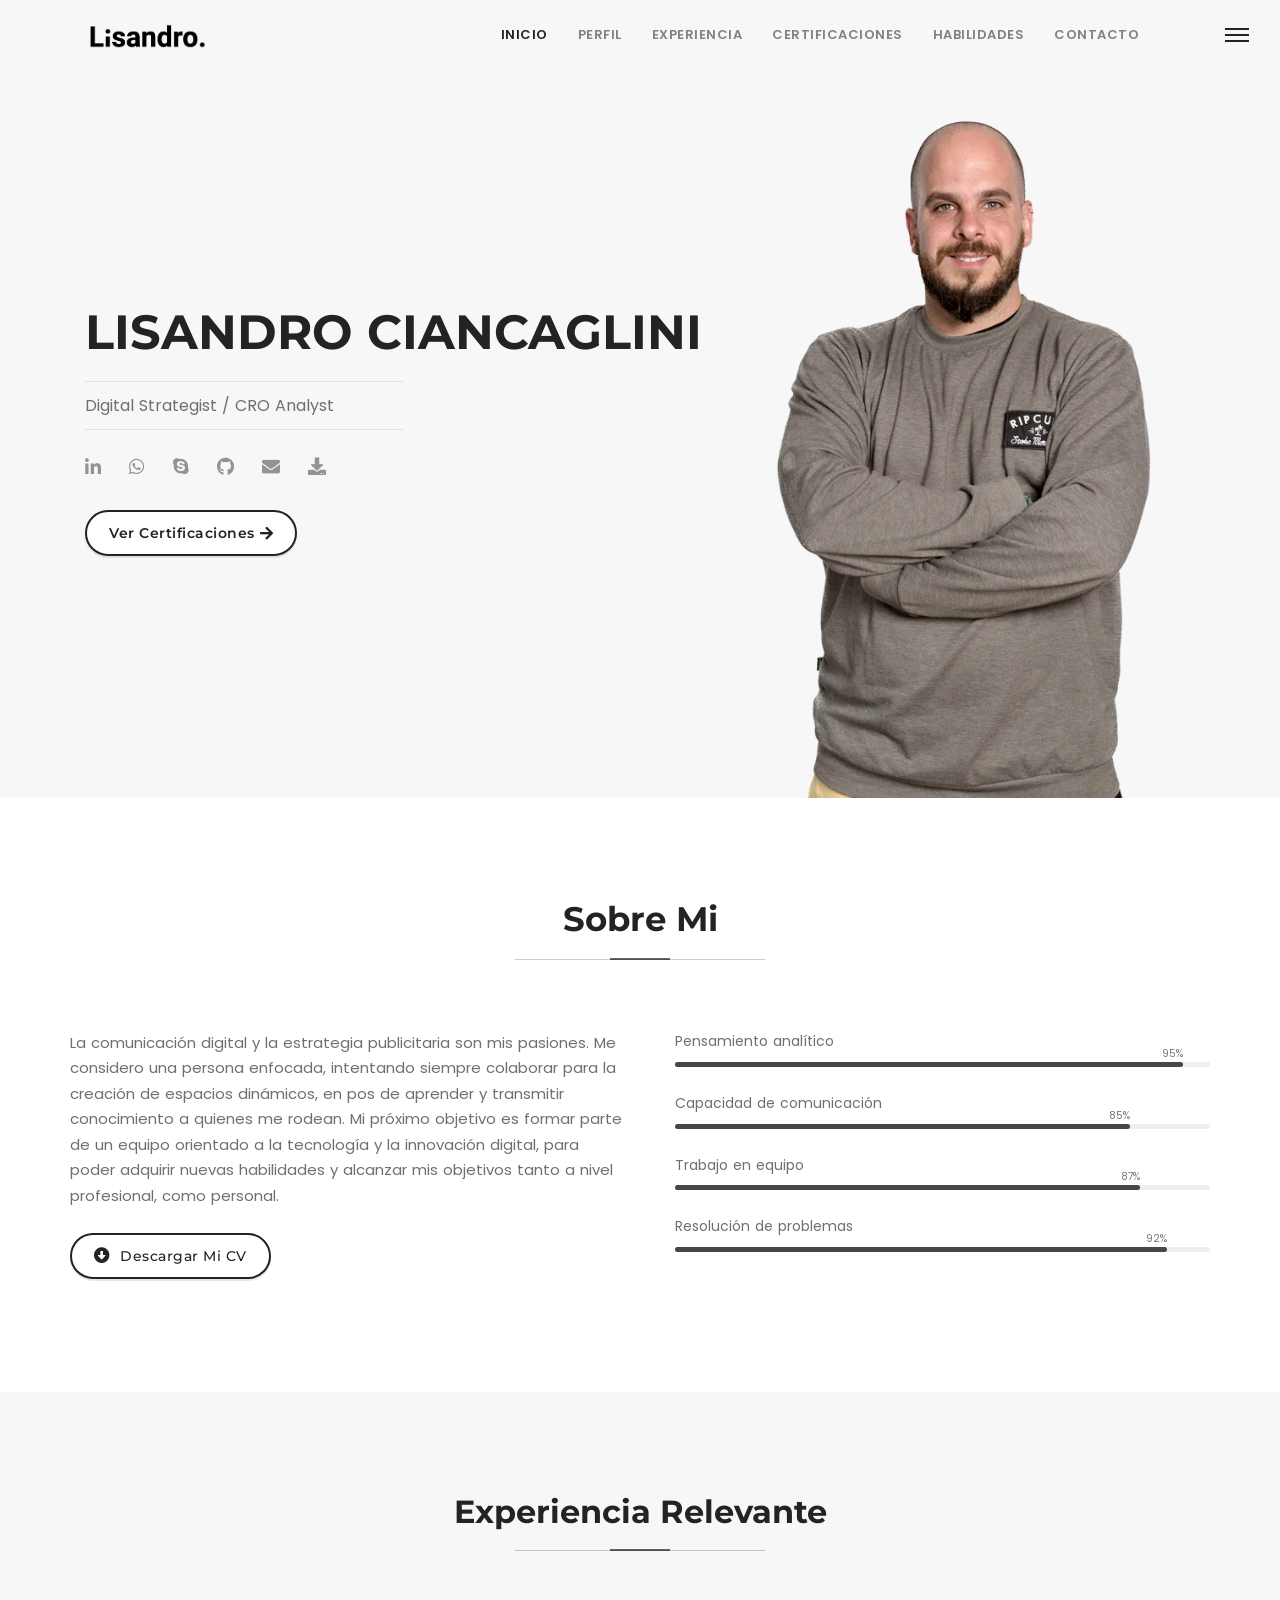
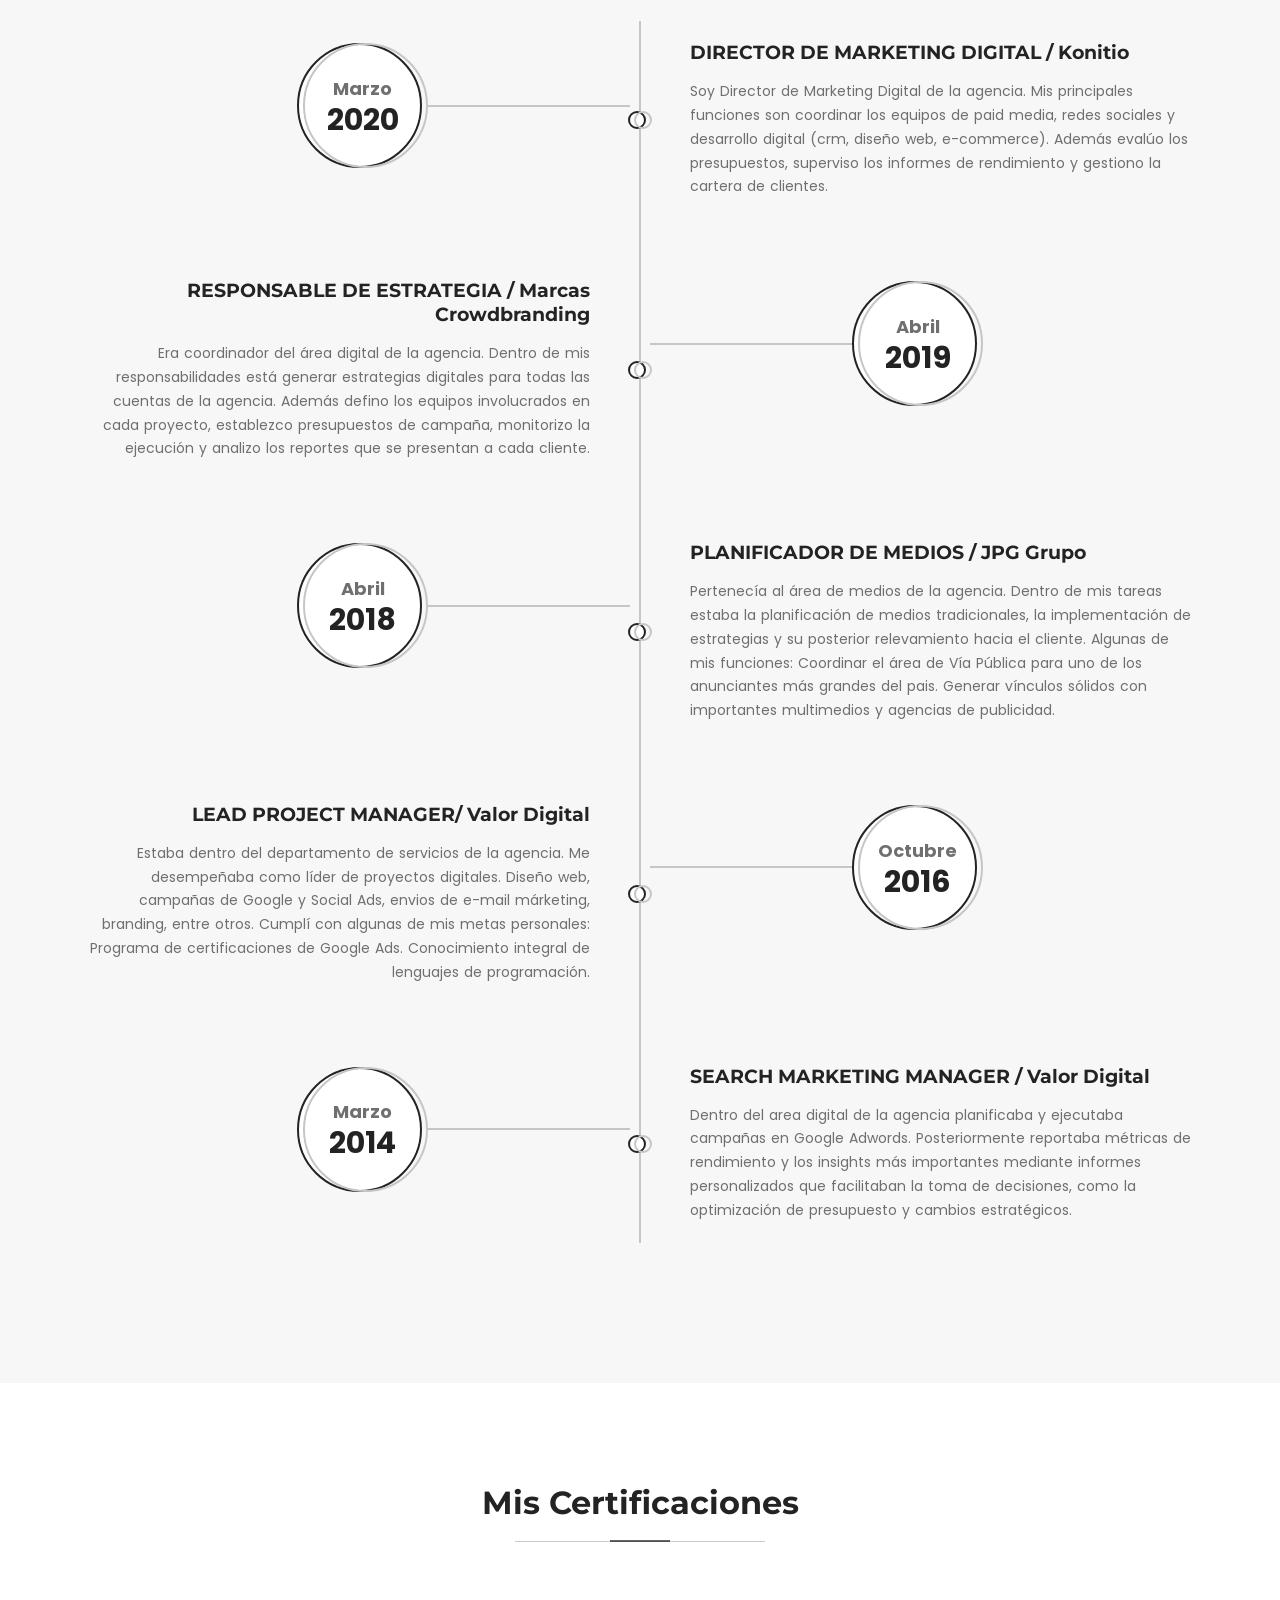
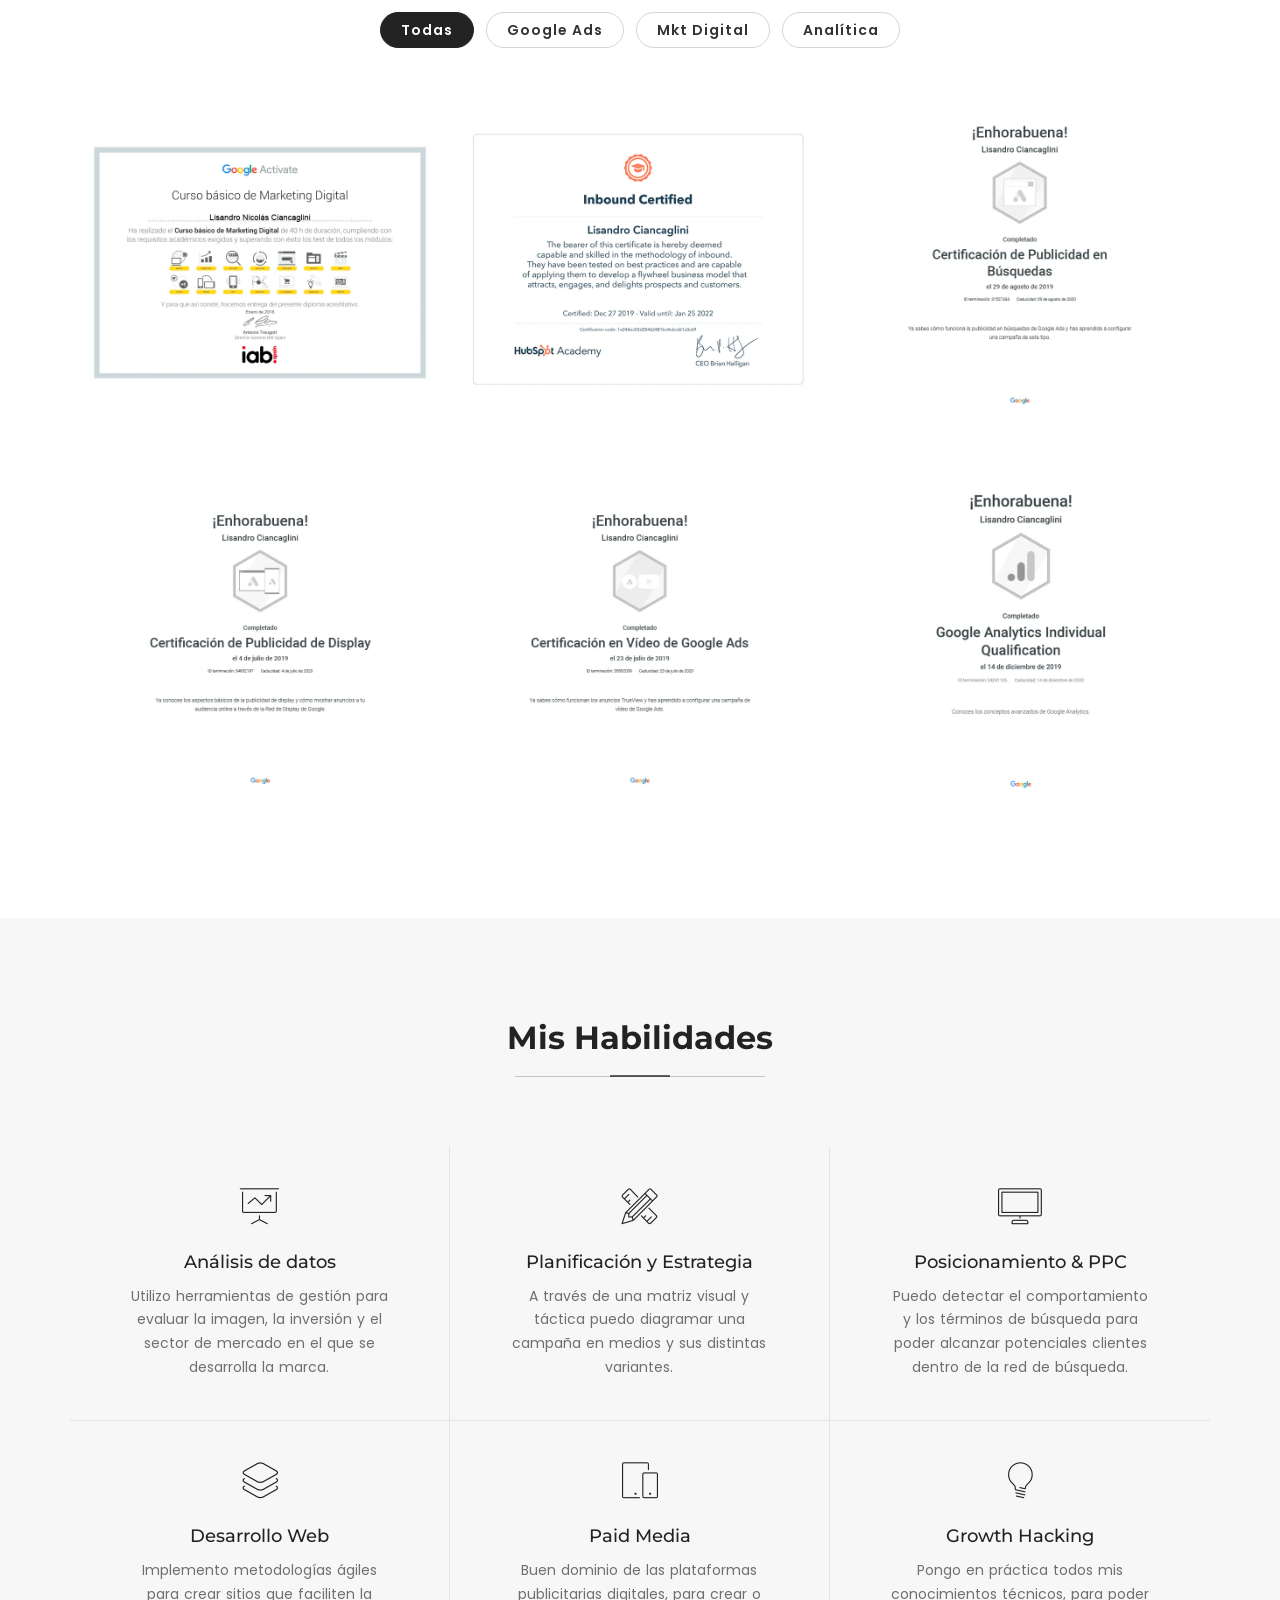
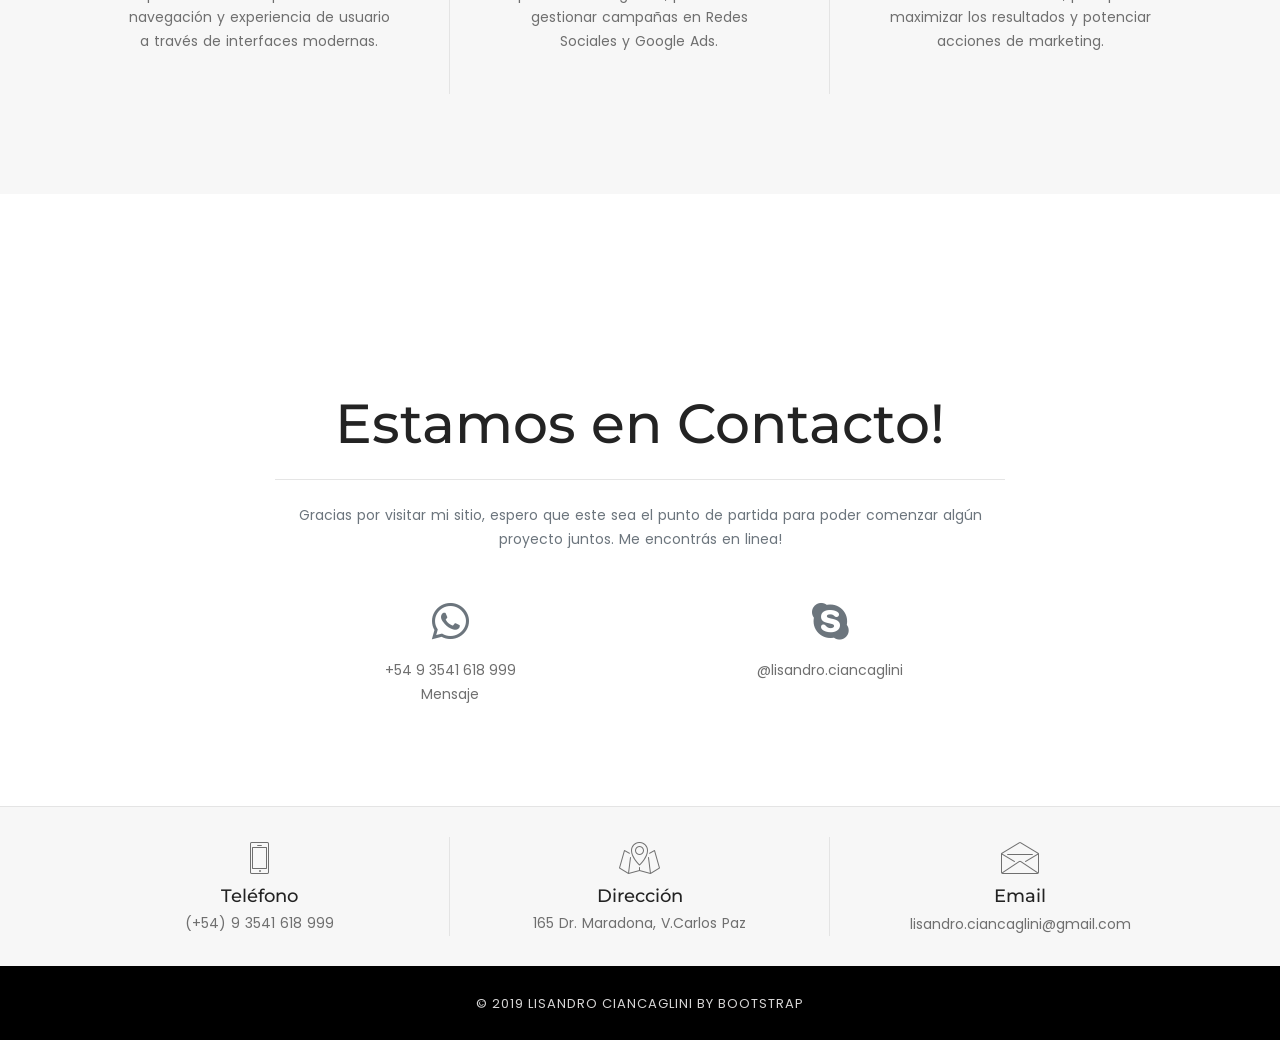
==== commit dda40688: "Add files via upload" ====
--- a/index.html
+++ b/index.html
@@ -109,7 +109,7 @@
                         <div class="padding-twenty-top sm-padding-fifteen-top xs-no-padding">
                             <h5 class="no-margin font-size18 xs-font-size16 text-medium-gray padding-twelve-top sm-padding-five-top xs-no-padding"></h5>
                             <h1 class="text-uppercase font-size48 md-font-size42 sm-font-size36 xs-font-size26 font-weight-700 margin-20px-bottom">Lisandro Ciancaglini</h1>
-                            <p class="width-50 md-width-75 xs-width-100 font-size16 xs-font-size14 border-top border-bottom padding-10px-tb">Digital Strategist / Growth Hacker</p>
+                            <p class="width-50 md-width-75 xs-width-100 font-size16 xs-font-size14 border-top border-bottom padding-10px-tb">Digital Strategist / CRO Analyst</p>
                             <div class="social-links margin-30px-bottom xs-margin-20px-bottom">
                                 <a href="https://www.linkedin.com/in/lisandrociancaglini/"target="_blank"><i class="fab fa-linkedin-in"></i></a>
                                 <a href="https://api.whatsapp.com/send?phone=5493541618999&text=Hola!"target="_blank"><i class="fab fa-whatsapp"></i></a>
@@ -256,9 +256,13 @@
                                 </div>
                             </div>
                             <div class="timeline-content">
-                                <h5 class="title">DIRECTOR DE MARKETING DIGITAL / Telemercado</h5>
+                                <h5 class="title">DIRECTOR DE MARKETING DIGITAL / Konitio</h5>
                                 <p class="description">
-                                    Soy Director del área de Marketing Digital. Mis principales funciones son coordinar el equipo interno de comunicación de la empresa, diseñar presupuestos para clientes externos e internos, desarrollar estrategias en medios digitales, el análisis de rentabilidad, reportes y facturación, entre otras.
+                                Soy Director de Marketing Digital de la agencia.
+								Mis principales funciones son coordinar los equipos de
+								paid media, redes sociales y desarrollo digital (crm, diseño web, e-commerce). Además evalúo los presupuestos,
+								superviso los informes de rendimiento y gestiono la
+								cartera de clientes.
                                 </p>
                             </div>
                         </div>
@@ -352,25 +356,7 @@
                         </div>
                         <!-- end experience section-->
 			    
-			<!-- start experience section-->
-                        <div class="timeline">
-                            <div class="icon"></div>
-                            <div class="date-content">
-                                <div class="date-outer">
-                                    <span class="date">
-                                            <span class="month">Junio</span>
-                                    <span class="year">2011</span>
-                                    </span>
-                                </div>
-                            </div>
-                            <div class="timeline-content">
-                                <h5 class="title">COPYWRITER / Thomas Benjamin</h5>
-                                <p class="description">
-                                    Como miembro del departamento de arte, mi rol era brindar soporte creativo en la elaboración de conceptos de campaña para varios clientes. Además redactaba los copy´s de todas las piezas publicitarias que se trabajaban desde el área creativa.
-                                </p>
-                            </div>
-                        </div>
-                        <!-- end experience section-->
+			
          	
     </section>
     <!-- End Timeline Section-->
@@ -522,7 +508,7 @@
                 <div class="col-lg-4 col-md-6 border-right border-bottom border-color-medium-gray xs-no-border-right">
                     <div class="text-center padding-40px-tb xs-padding-20px-bottom padding-20px-lr xs-no-padding-lr xs-no-padding-top">
                         <div class="display-inline-block margin-20px-bottom xs-margin-15px-bottom"><i class="icon icon-presentation text-extra-dark-gray font-size36"></i></div>
-                        <div class="alt-font text-extra-dark-gray margin-10px-bottom font-size18 xs-font-size16">Diagnóstico de Marca</div>
+                        <div class="alt-font text-extra-dark-gray margin-10px-bottom font-size18 xs-font-size16">Análisis de datos</div>
                         <p class="width-85 md-width-90 xs-width-100 center-col no-margin-bottom">Utilizo herramientas de gestión para evaluar la imagen, la inversión y el sector de mercado en el que se desarrolla la marca.</p>
                     </div>
                 </div>
@@ -562,7 +548,7 @@
                 <div class="col-lg-4 col-md-6 border-right border-color-medium-gray xs-border-bottom xs-no-border-right">
                     <div class="text-center padding-40px-tb xs-padding-20px-tb padding-20px-lr xs-no-padding-lr">
                         <div class="display-inline-block margin-20px-bottom xs-margin-15px-bottom"><i class="icon icon-mobile text-extra-dark-gray font-size36"></i></div>
-                        <div class="alt-font text-extra-dark-gray margin-10px-bottom font-size18 xs-font-size16">Social Ads</div>
+                        <div class="alt-font text-extra-dark-gray margin-10px-bottom font-size18 xs-font-size16">Paid Media</div>
                         <p class="width-85 md-width-90 xs-width-100 center-col no-margin-bottom">Buen dominio de las plataformas publicitarias digitales, para crear o gestionar campañas en Redes Sociales y Google Ads.</p>
                     </div>
                 </div>
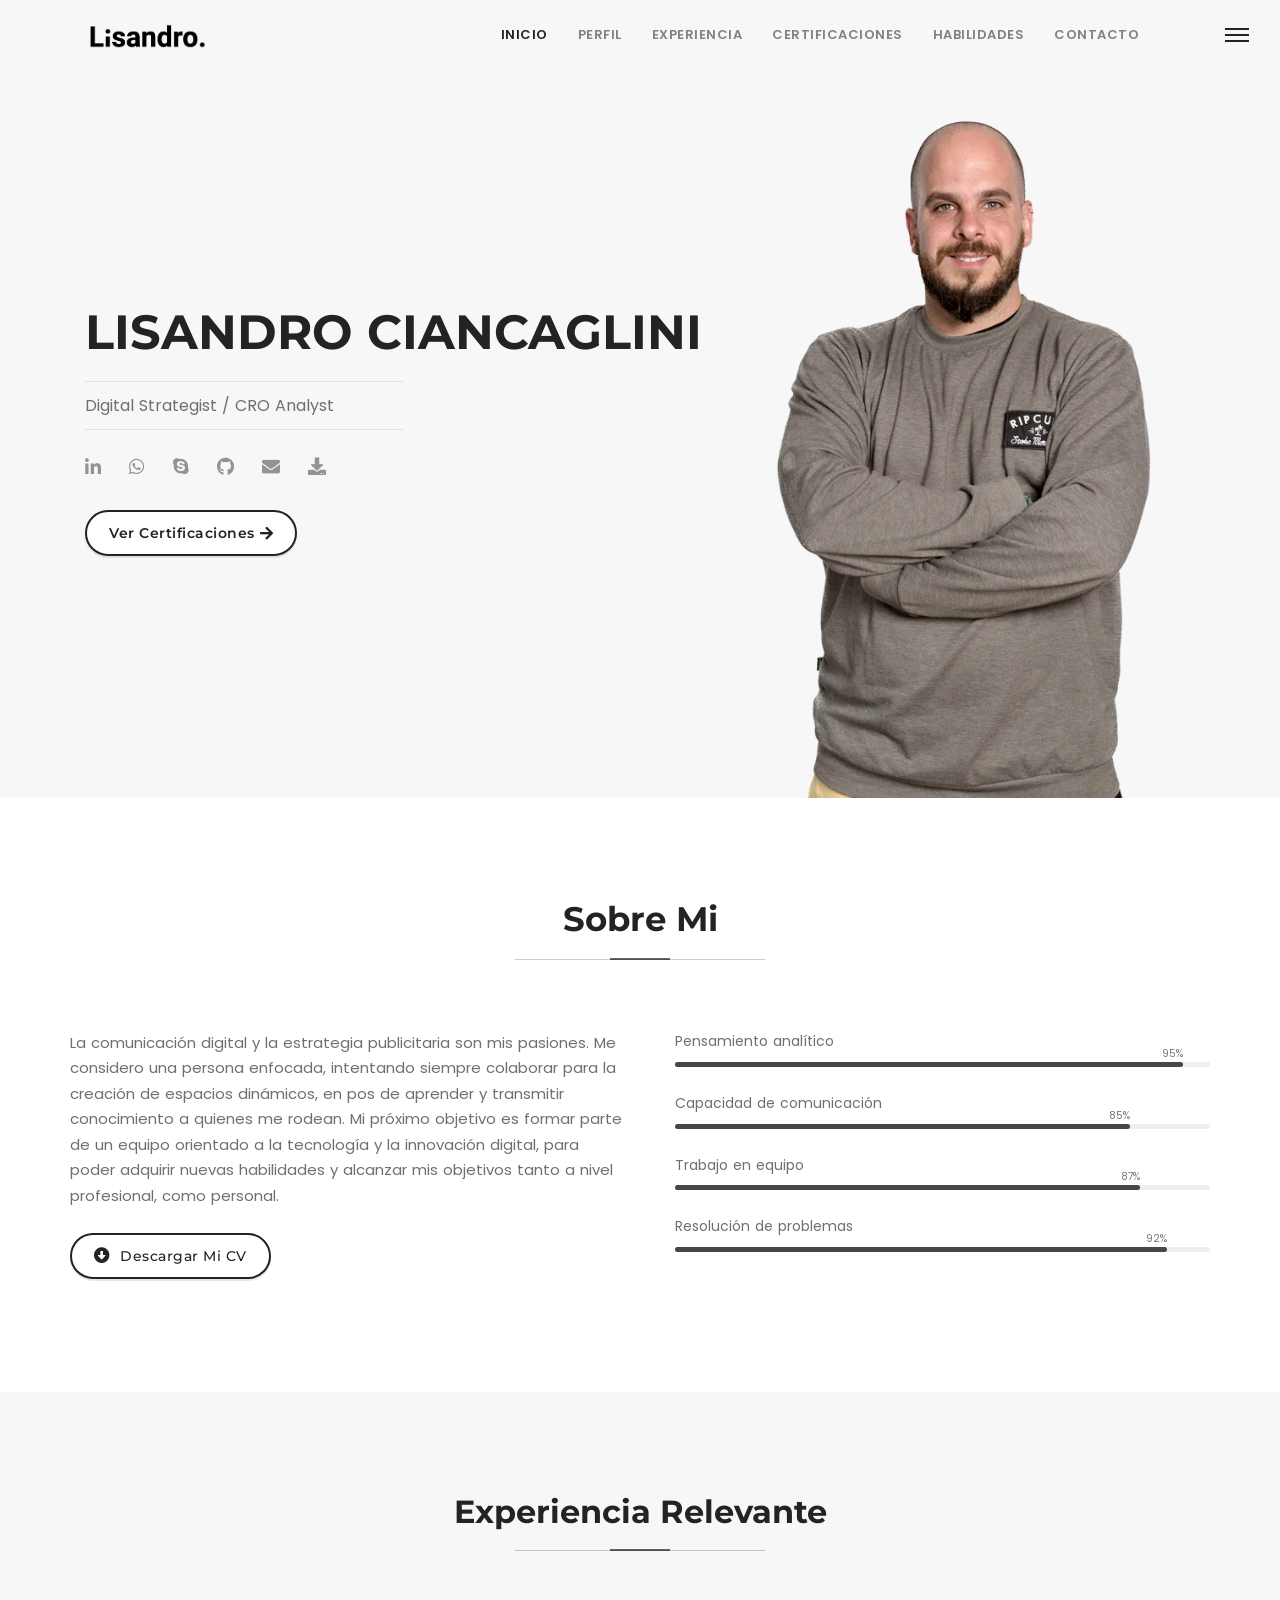
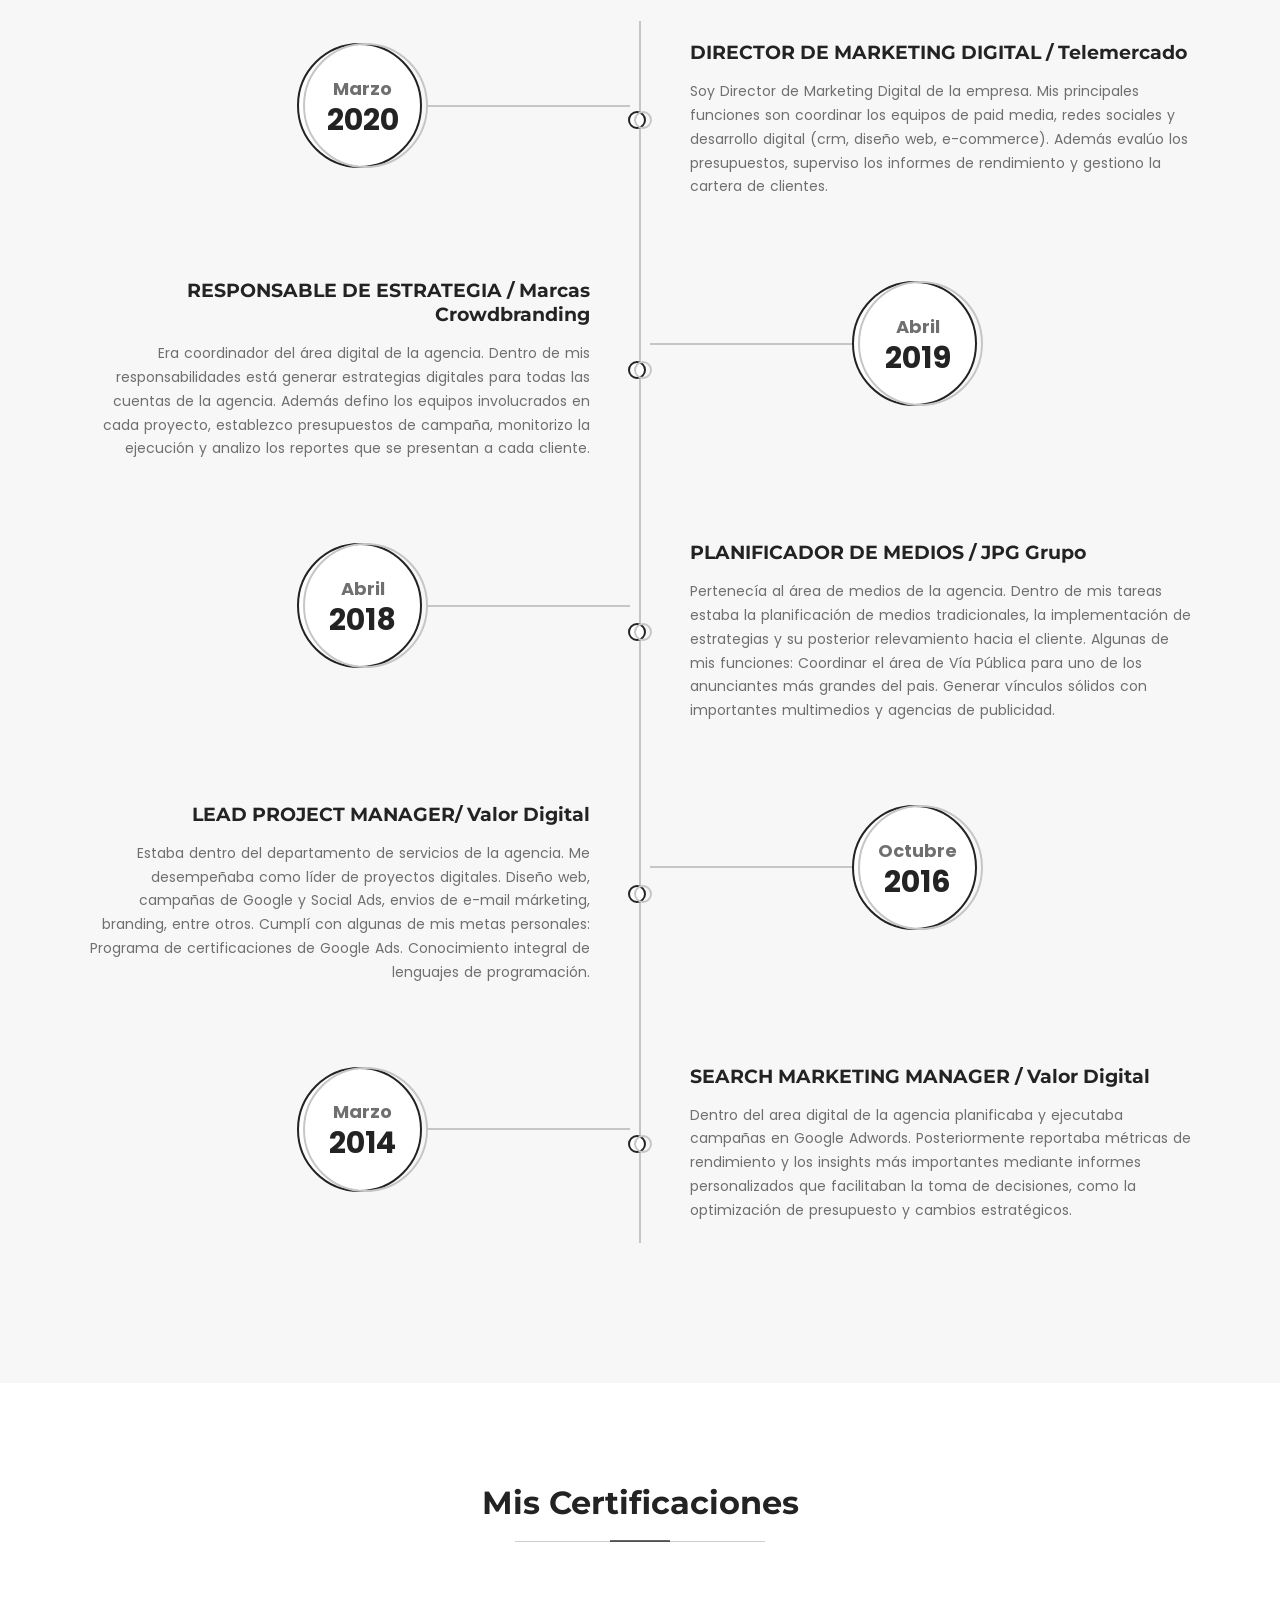
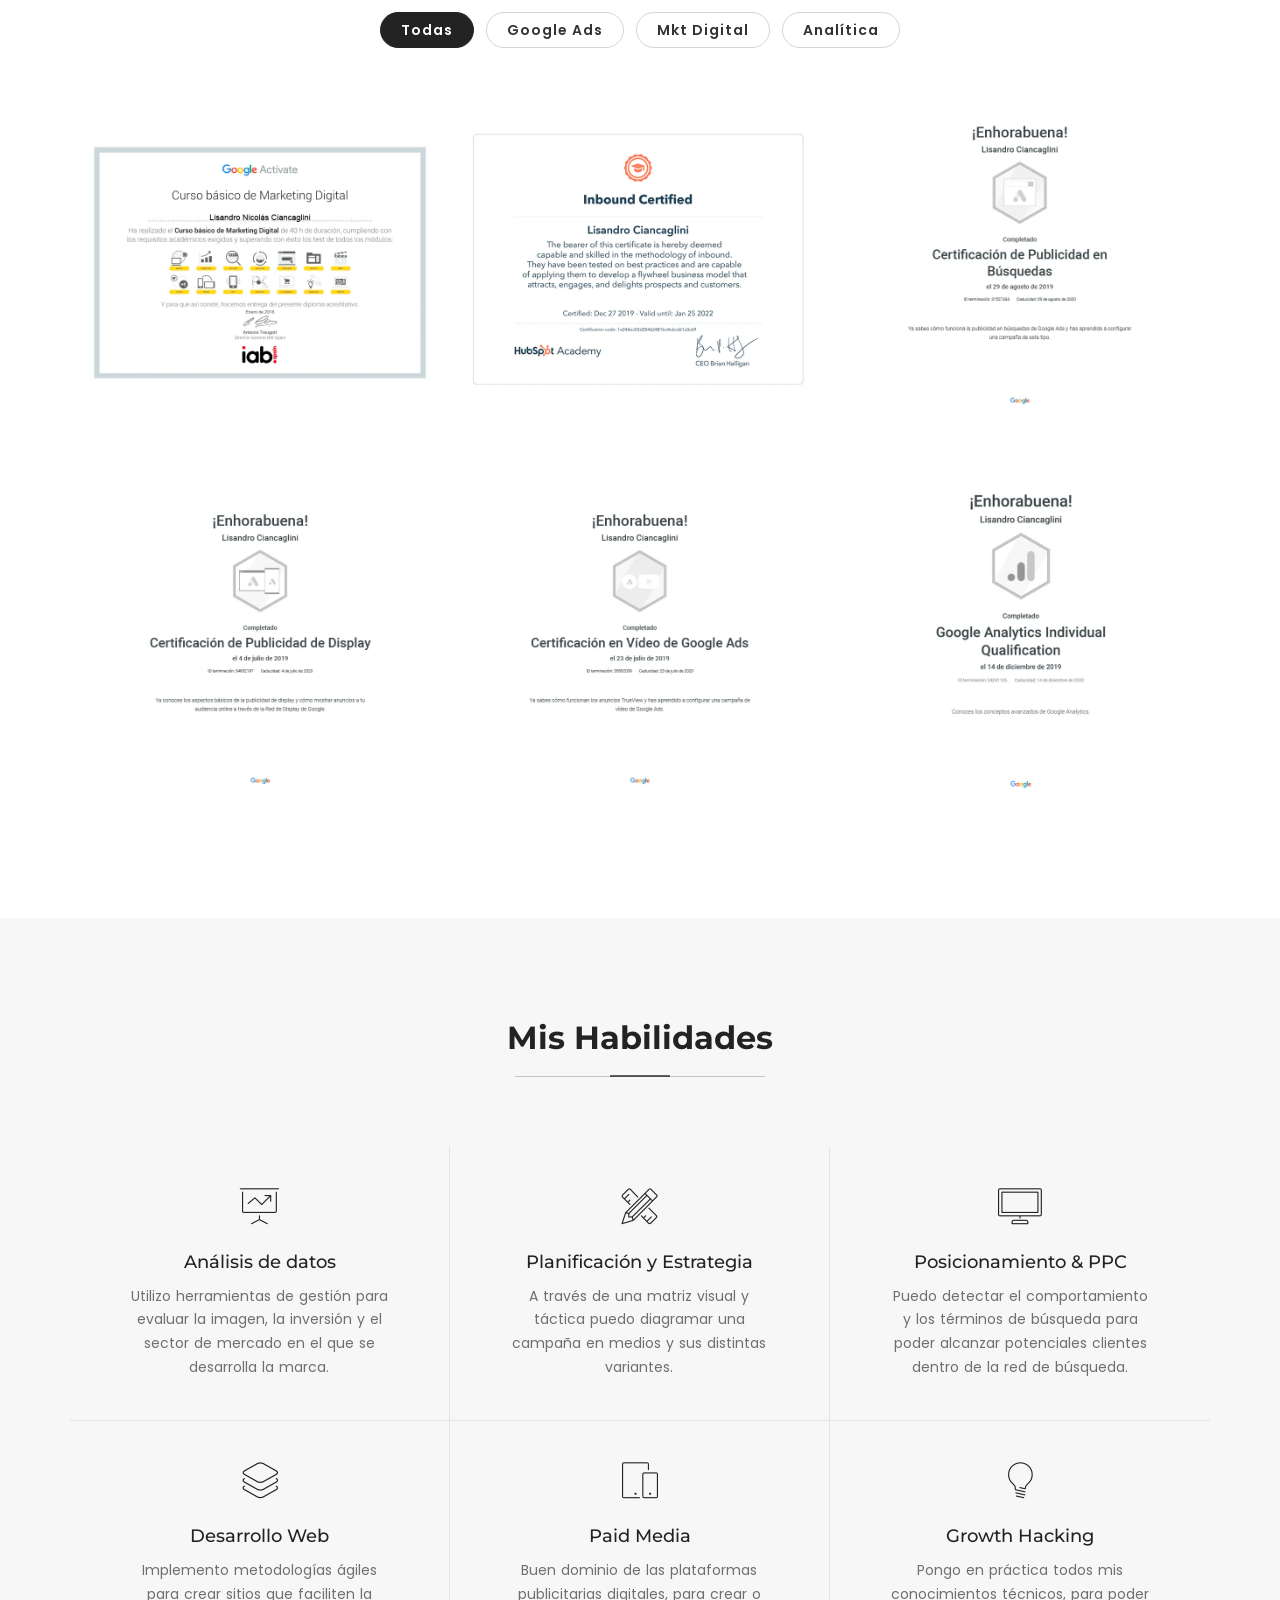
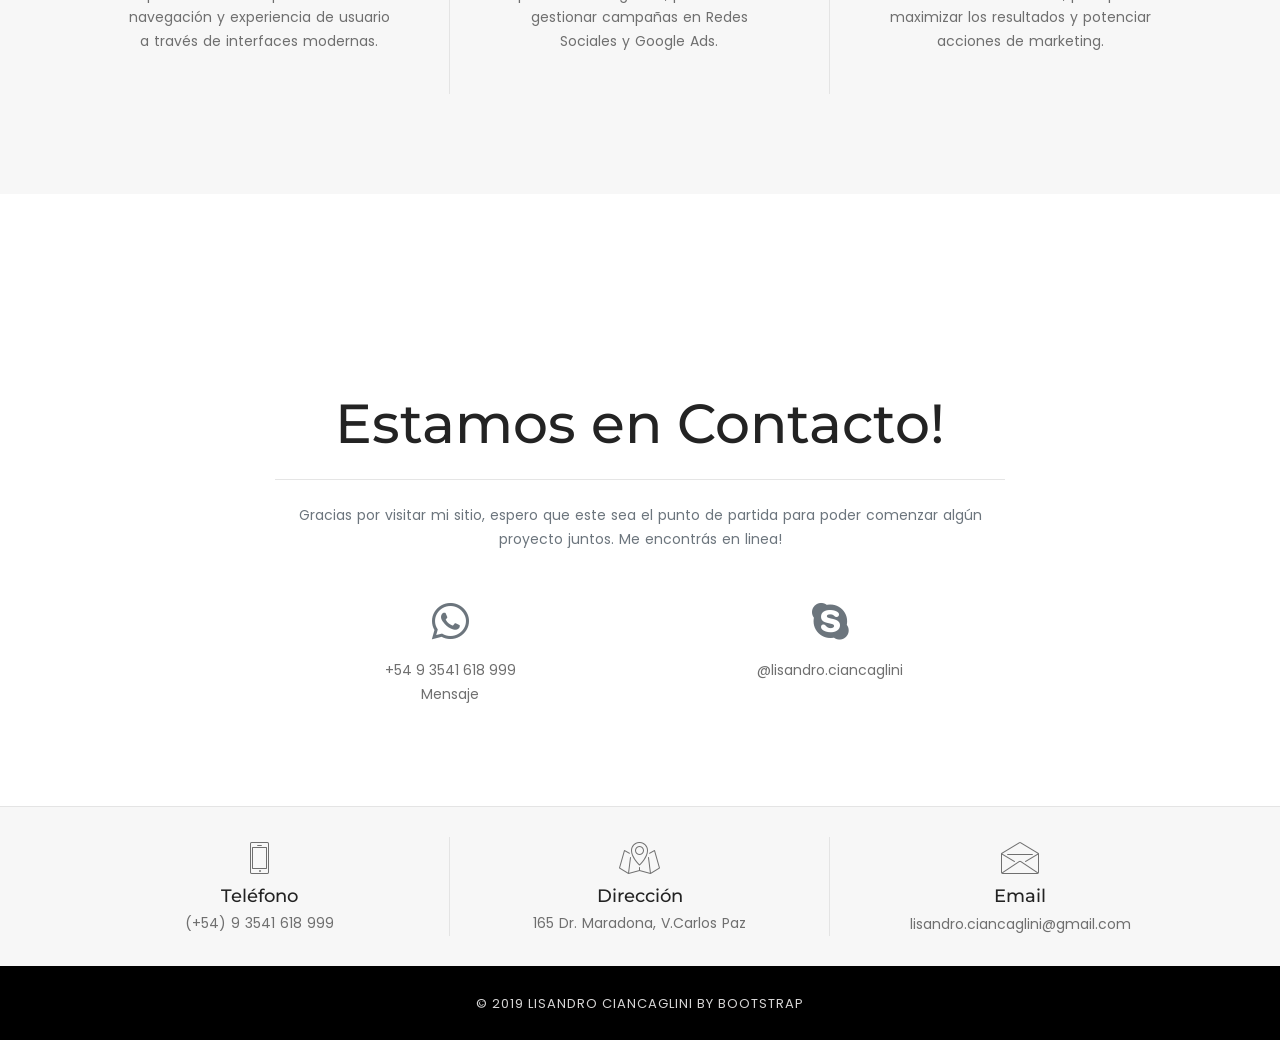
==== commit ec6e9ae9: "Update index.html" ====
--- a/index.html
+++ b/index.html
@@ -256,9 +256,9 @@
                                 </div>
                             </div>
                             <div class="timeline-content">
-                                <h5 class="title">DIRECTOR DE MARKETING DIGITAL / Konitio</h5>
+                                <h5 class="title">DIRECTOR DE MARKETING DIGITAL / Telemercado</h5>
                                 <p class="description">
-                                Soy Director de Marketing Digital de la agencia.
+                                Soy Director de Marketing Digital de la empresa.
 								Mis principales funciones son coordinar los equipos de
 								paid media, redes sociales y desarrollo digital (crm, diseño web, e-commerce). Además evalúo los presupuestos,
 								superviso los informes de rendimiento y gestiono la
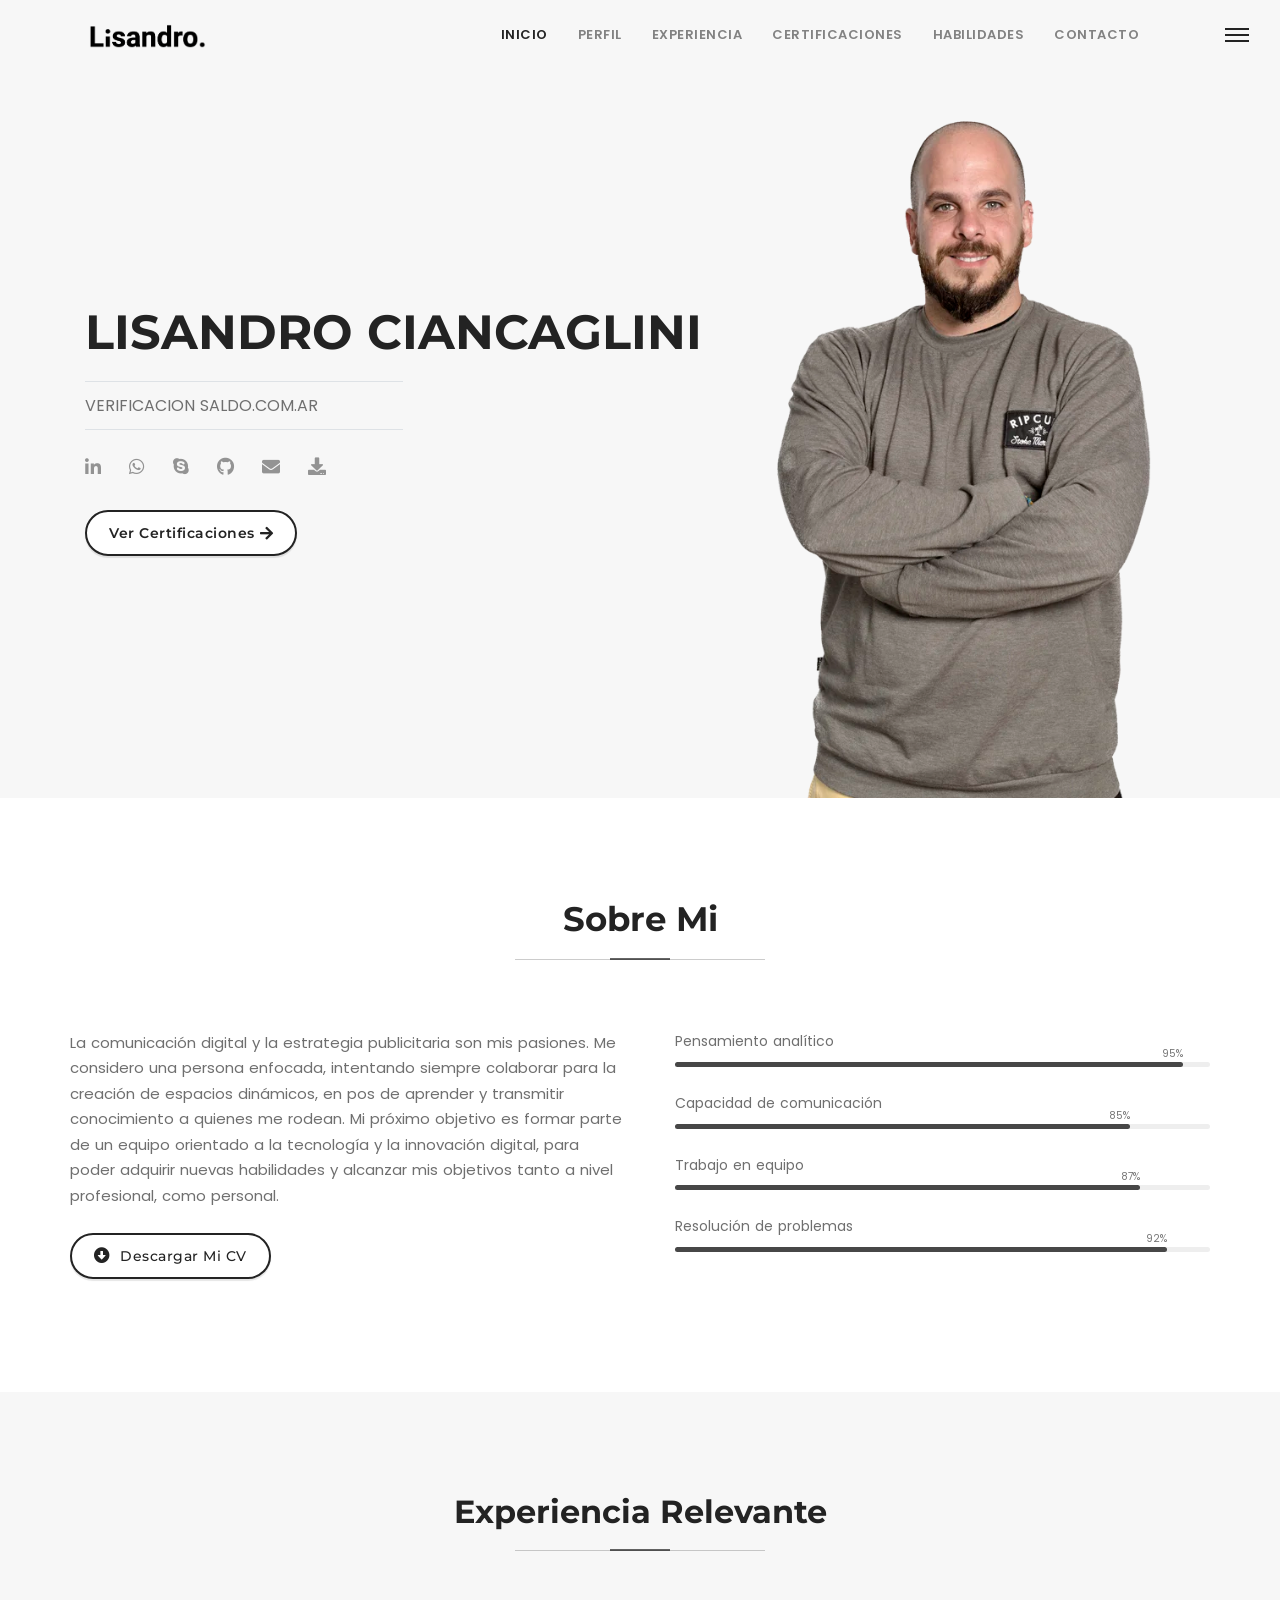
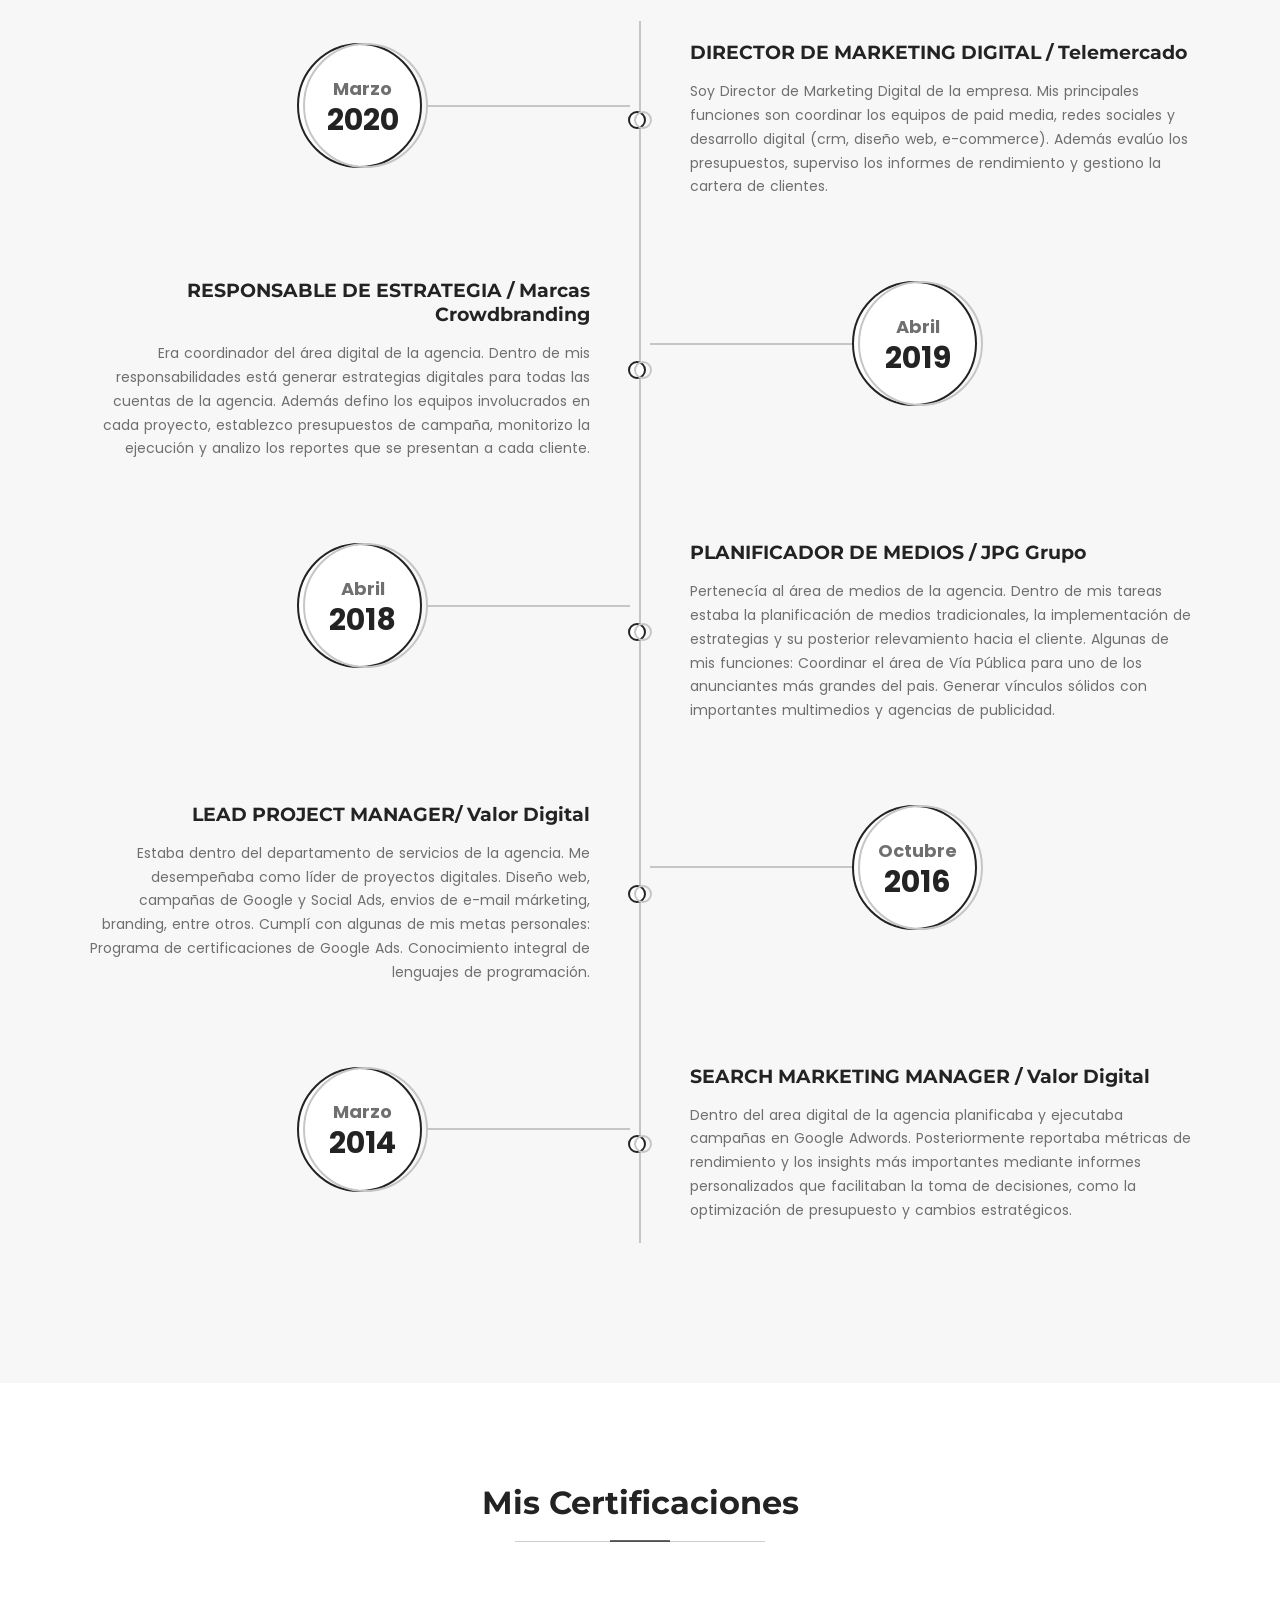
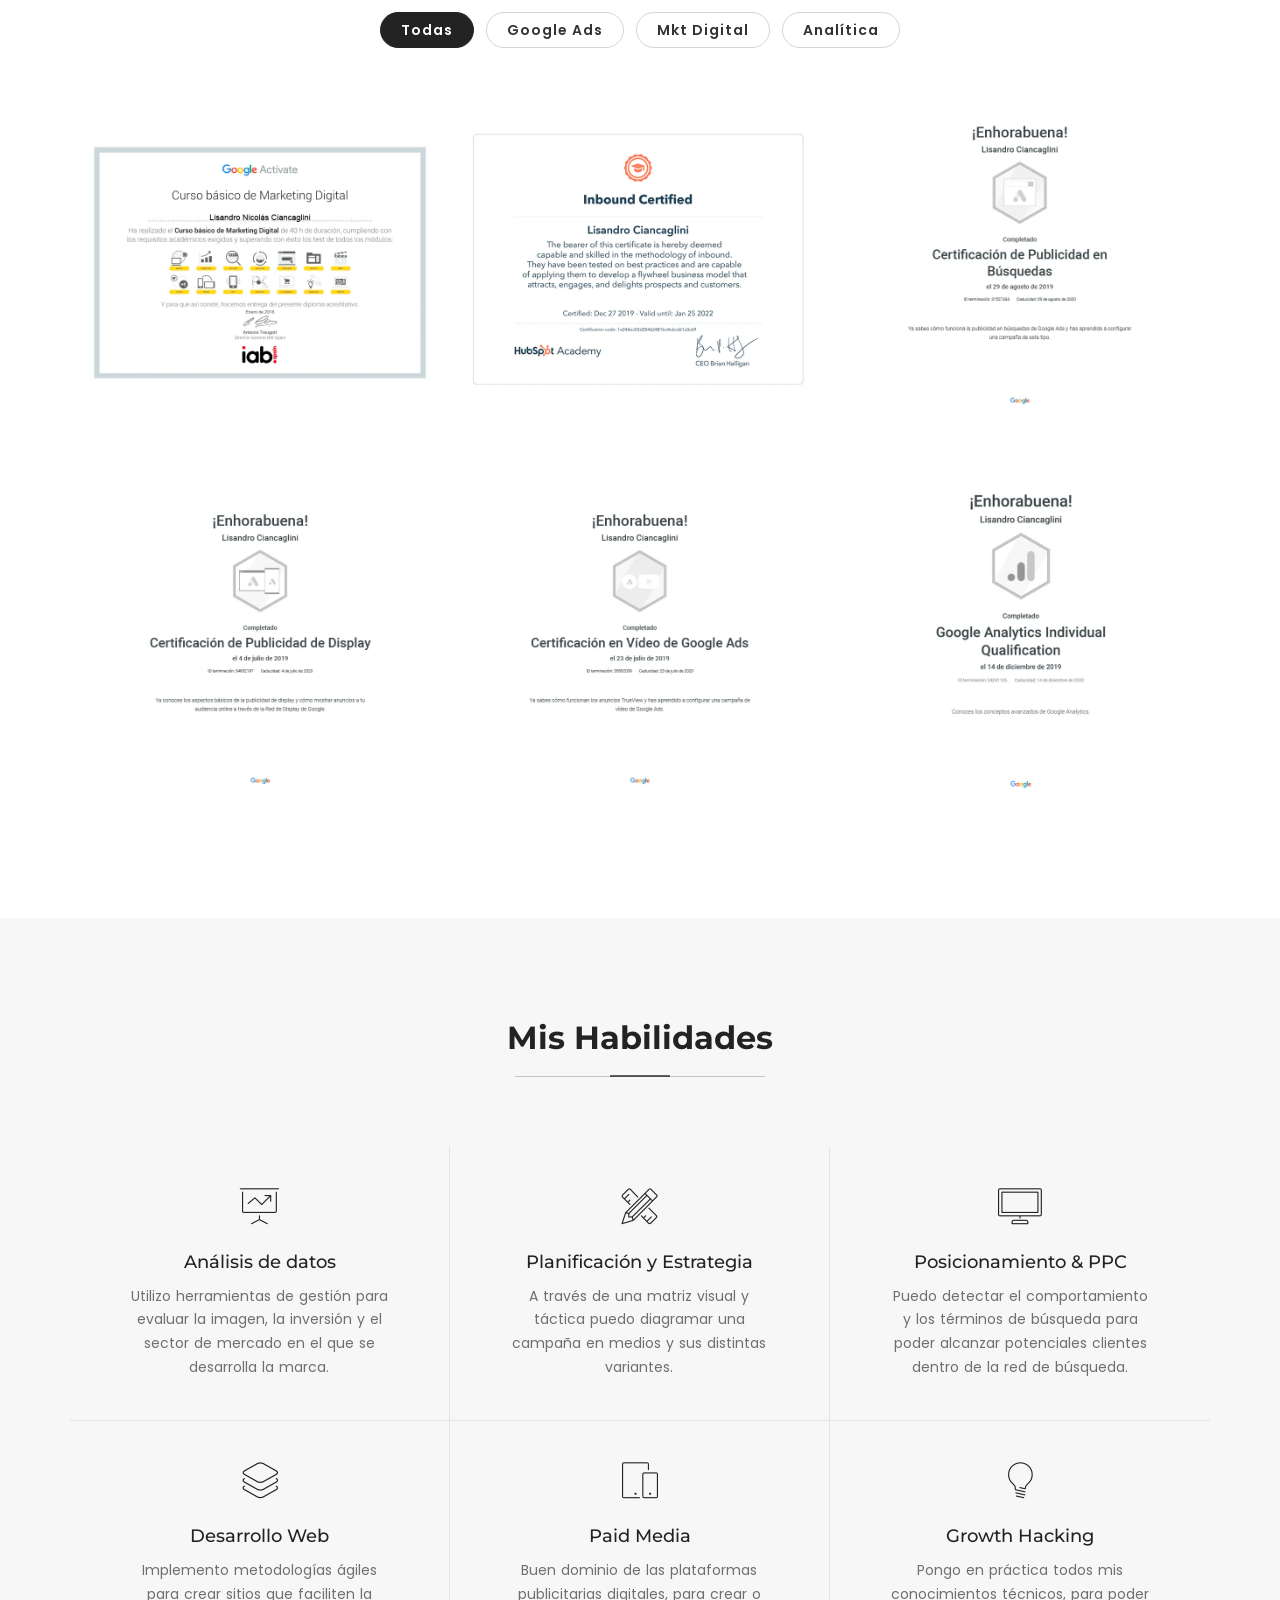
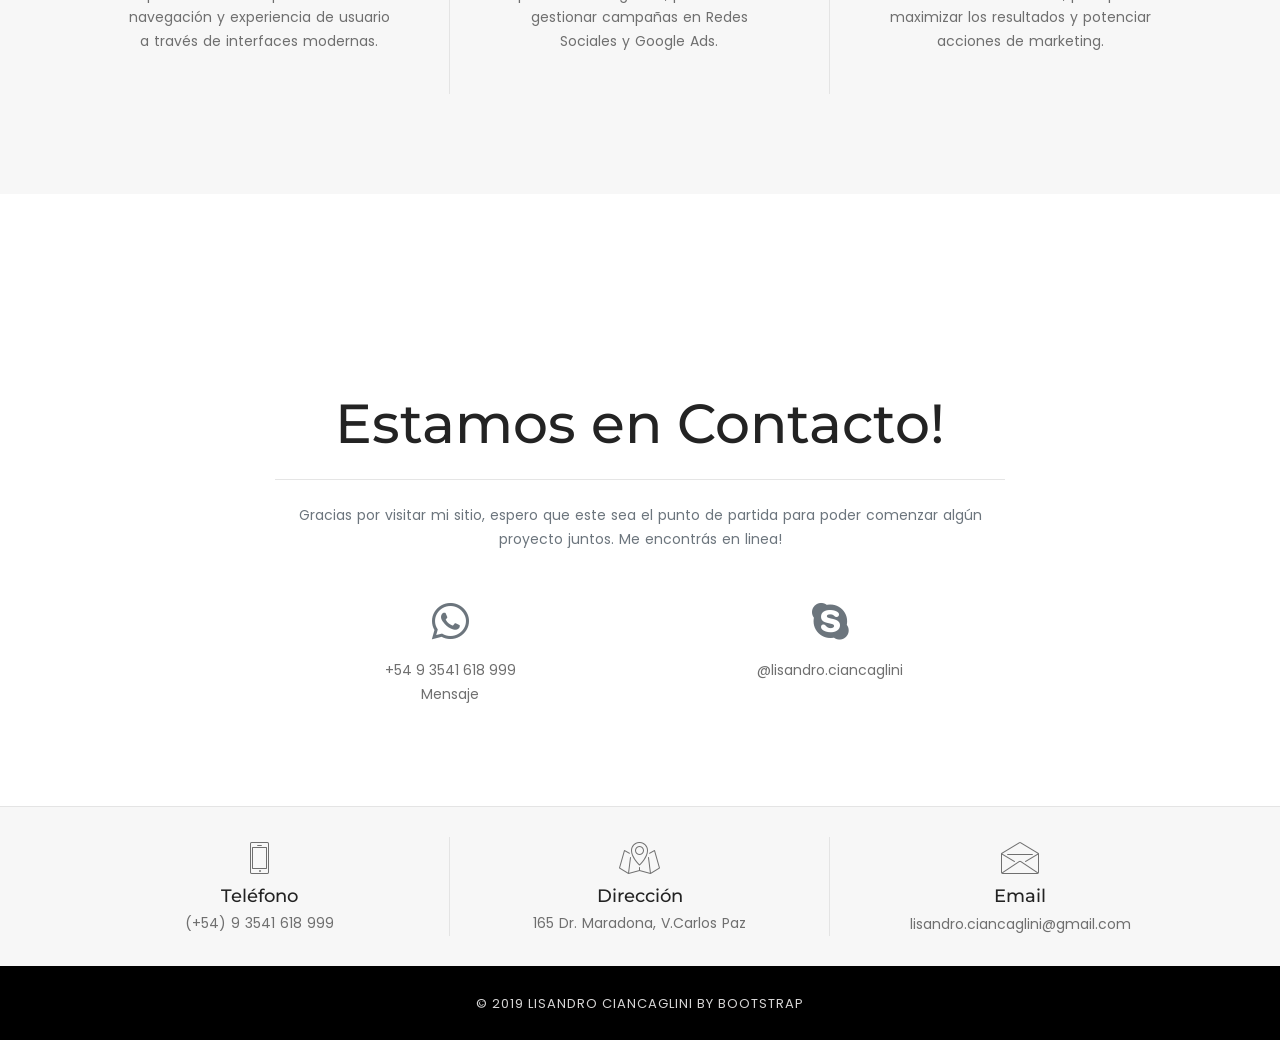
==== commit 3f96e2e6: "Update index.html" ====
--- a/index.html
+++ b/index.html
@@ -34,11 +34,21 @@
 
      gtag('config', 'UA-139446521-2');
     </script>
-	
+	<!-- Google Tag Manager -->
+<script>(function(w,d,s,l,i){w[l]=w[l]||[];w[l].push({'gtm.start':
+new Date().getTime(),event:'gtm.js'});var f=d.getElementsByTagName(s)[0],
+j=d.createElement(s),dl=l!='dataLayer'?'&l='+l:'';j.async=true;j.src=
+'https://www.googletagmanager.com/gtm.js?id='+i+dl;f.parentNode.insertBefore(j,f);
+})(window,document,'script','dataLayer','GTM-N8M2HWB');</script>
+<!-- End Google Tag Manager -->
     </head>
     
     <body>
-       
+ <!-- Google Tag Manager (noscript) -->
+<noscript><iframe src="https://www.googletagmanager.com/ns.html?id=GTM-N8M2HWB"
+height="0" width="0" style="display:none;visibility:hidden"></iframe></noscript>
+<!-- End Google Tag Manager (noscript) -->
+	    
     <!-- Start page loading -->
     <div id="preloader">
         <div class="row loader">
@@ -109,7 +119,7 @@
                         <div class="padding-twenty-top sm-padding-fifteen-top xs-no-padding">
                             <h5 class="no-margin font-size18 xs-font-size16 text-medium-gray padding-twelve-top sm-padding-five-top xs-no-padding"></h5>
                             <h1 class="text-uppercase font-size48 md-font-size42 sm-font-size36 xs-font-size26 font-weight-700 margin-20px-bottom">Lisandro Ciancaglini</h1>
-                            <p class="width-50 md-width-75 xs-width-100 font-size16 xs-font-size14 border-top border-bottom padding-10px-tb">Digital Strategist / CRO Analyst</p>
+                            <p class="width-50 md-width-75 xs-width-100 font-size16 xs-font-size14 border-top border-bottom padding-10px-tb">VERIFICACION SALDO.COM.AR</p>
                             <div class="social-links margin-30px-bottom xs-margin-20px-bottom">
                                 <a href="https://www.linkedin.com/in/lisandrociancaglini/"target="_blank"><i class="fab fa-linkedin-in"></i></a>
                                 <a href="https://api.whatsapp.com/send?phone=5493541618999&text=Hola!"target="_blank"><i class="fab fa-whatsapp"></i></a>
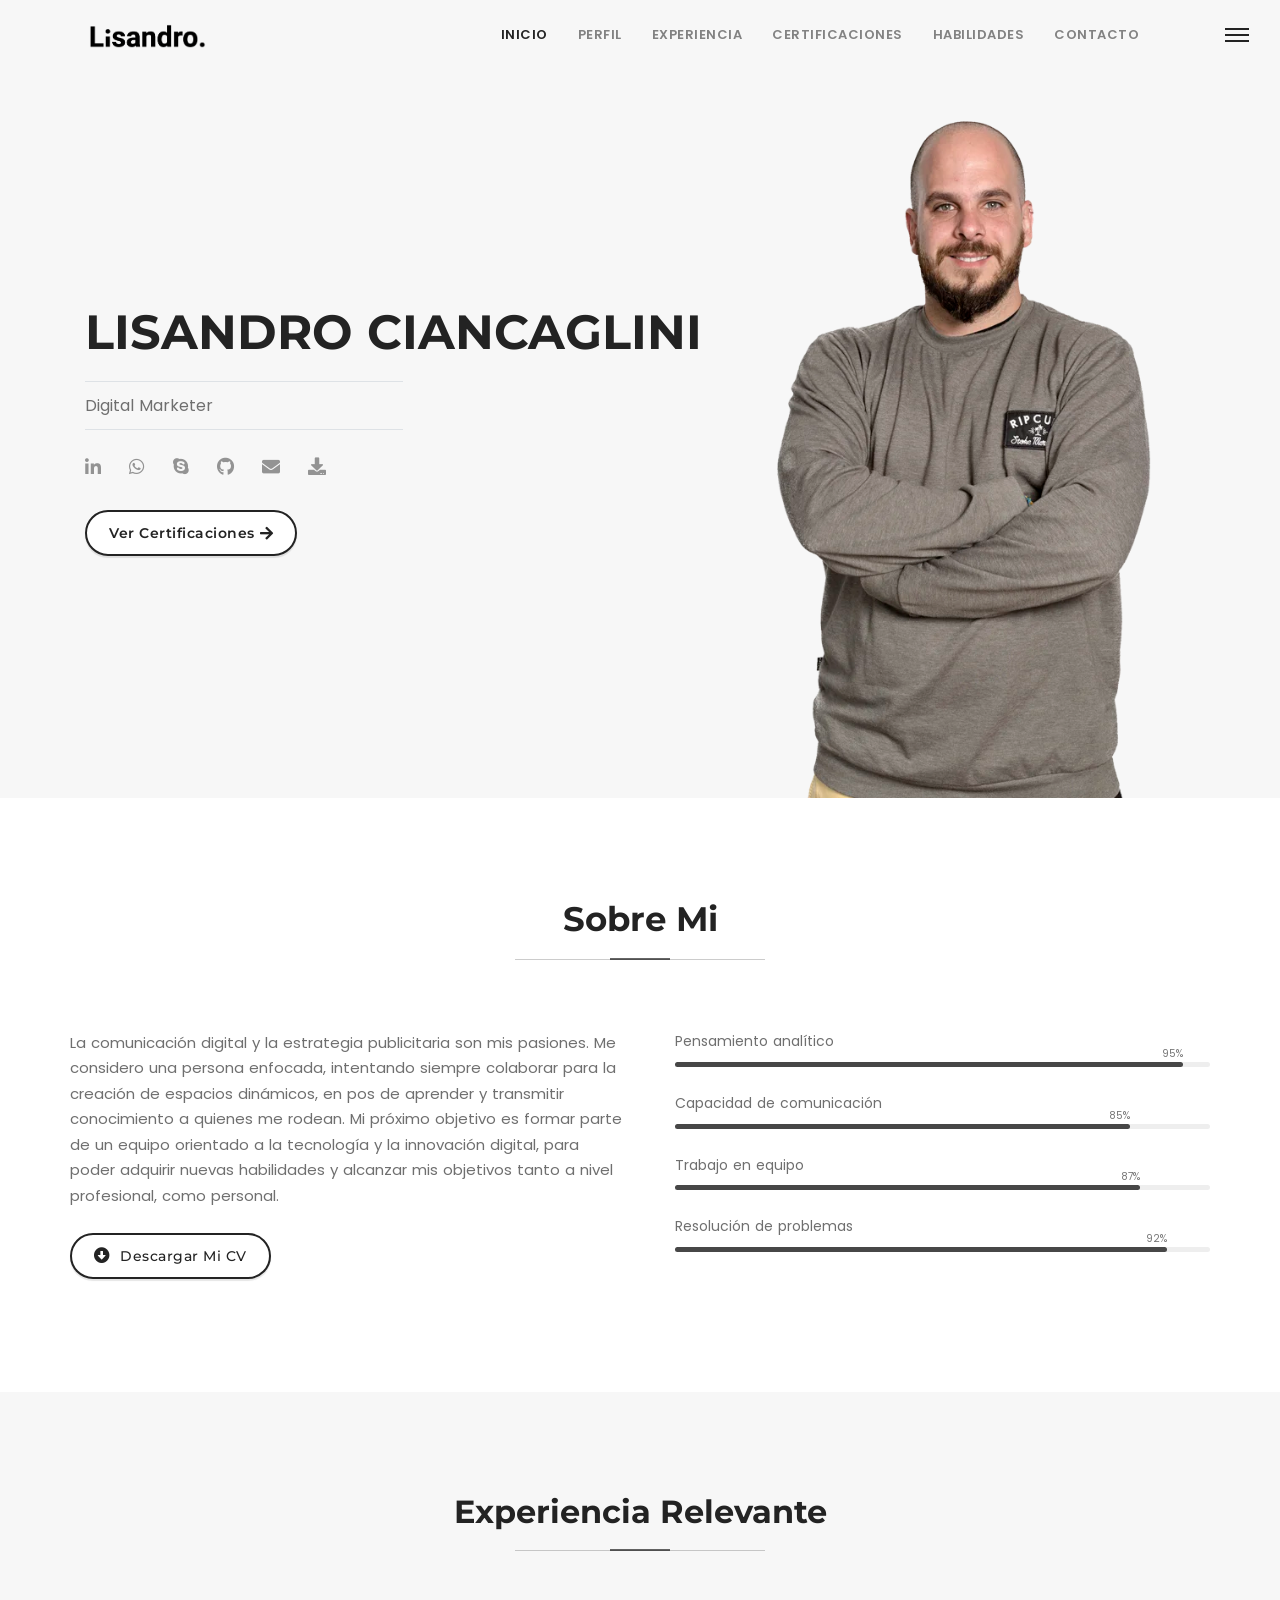
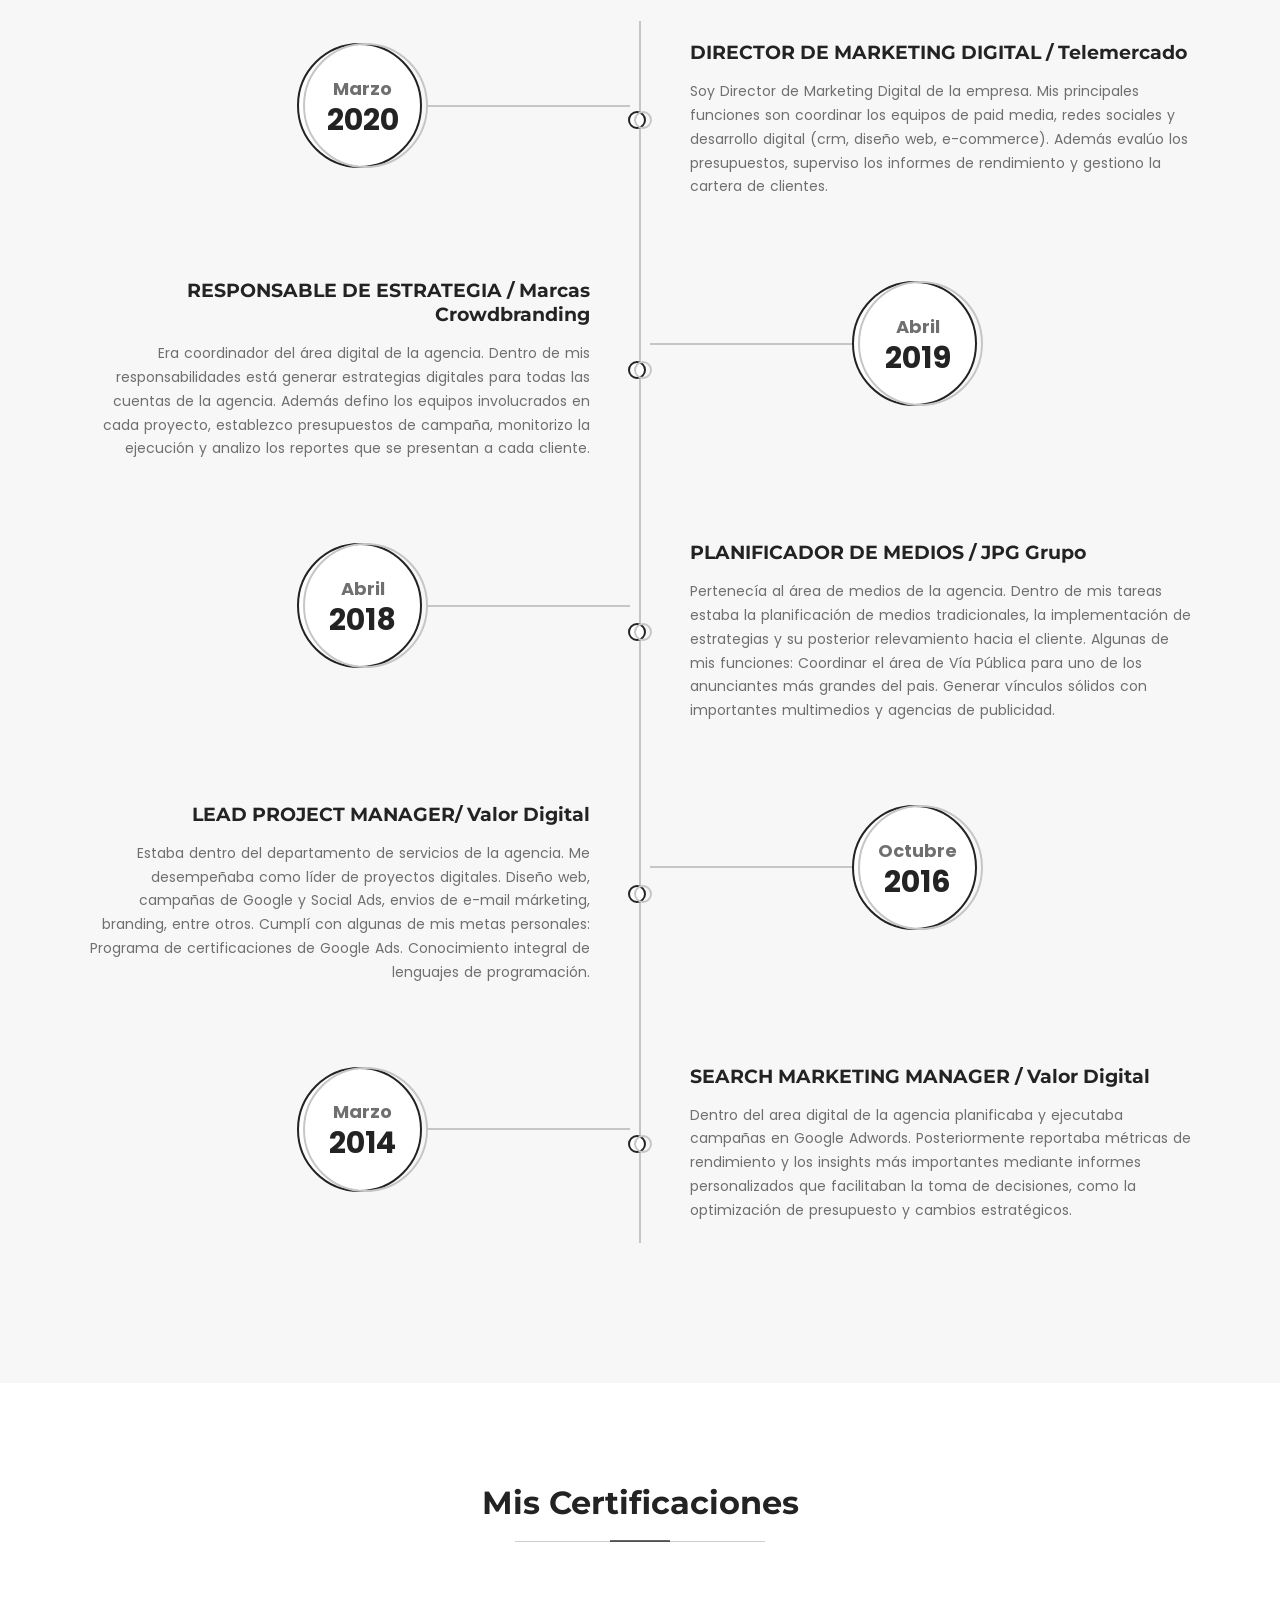
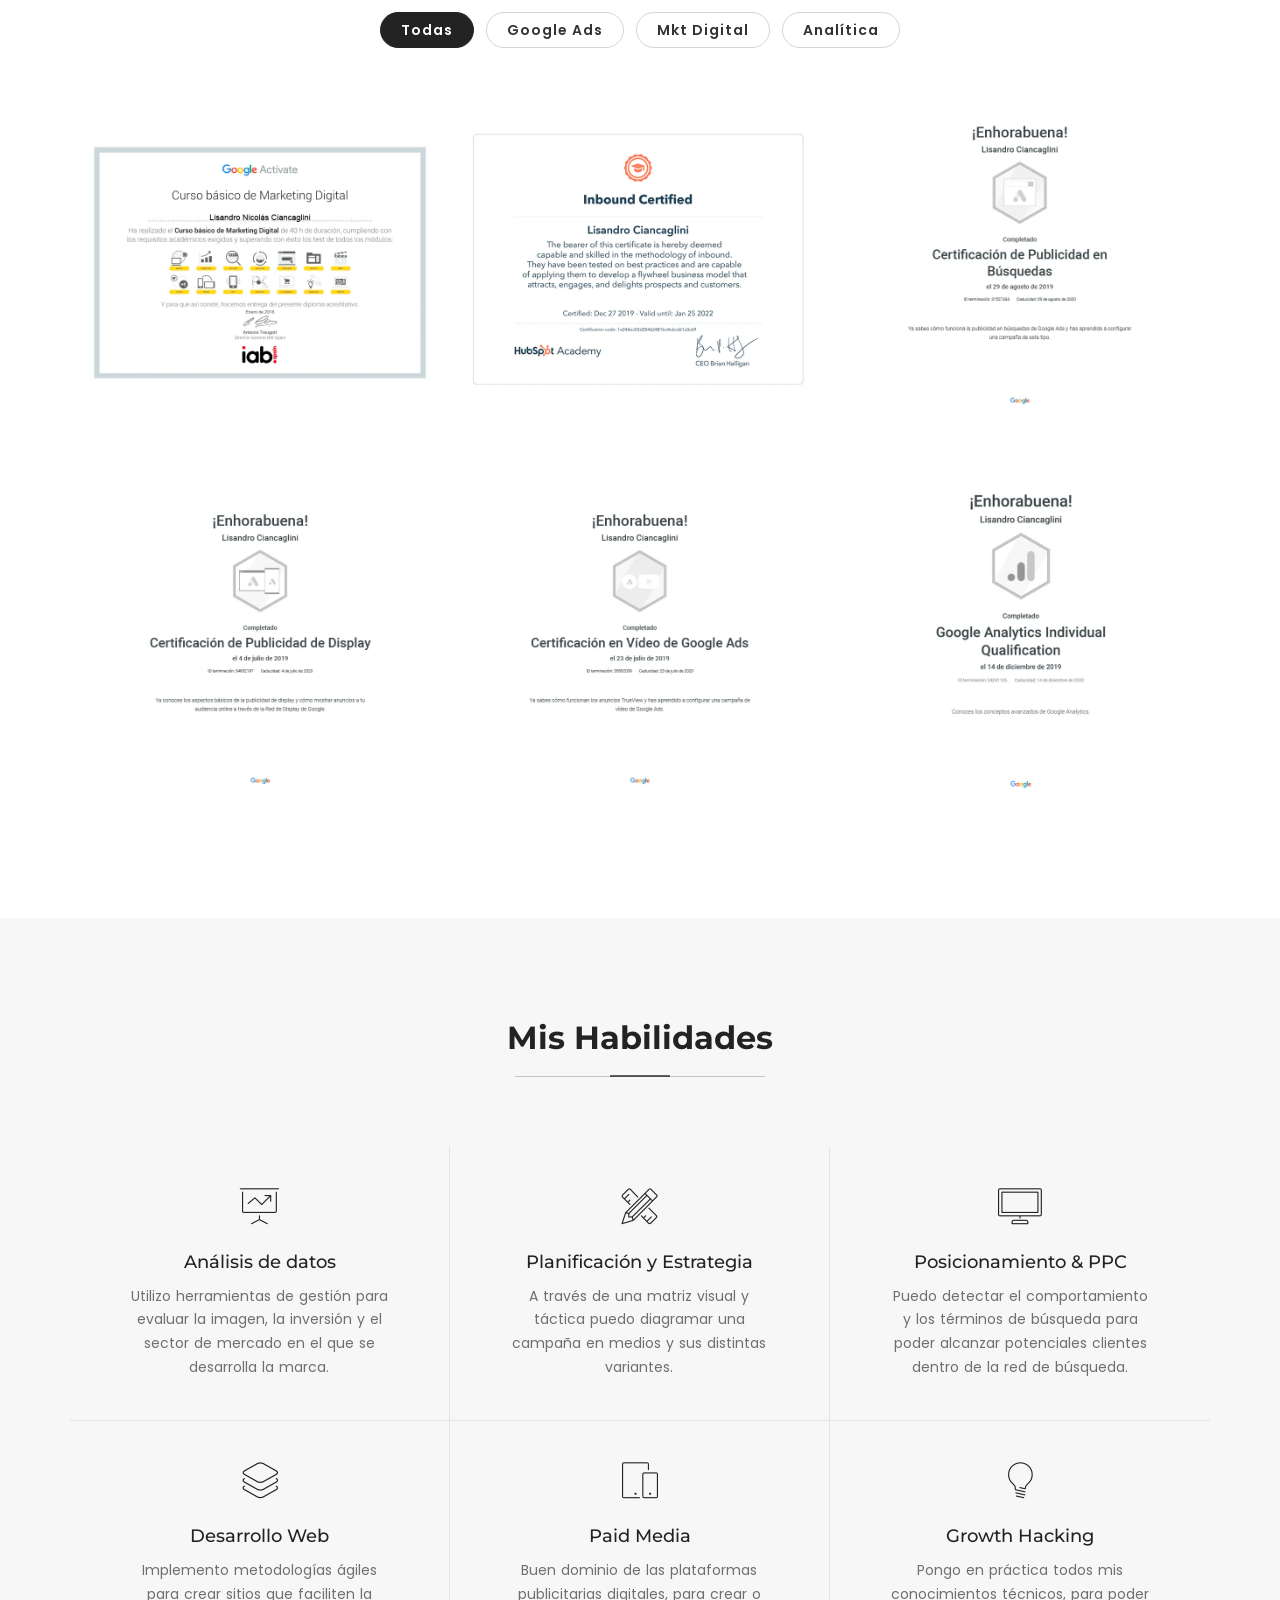
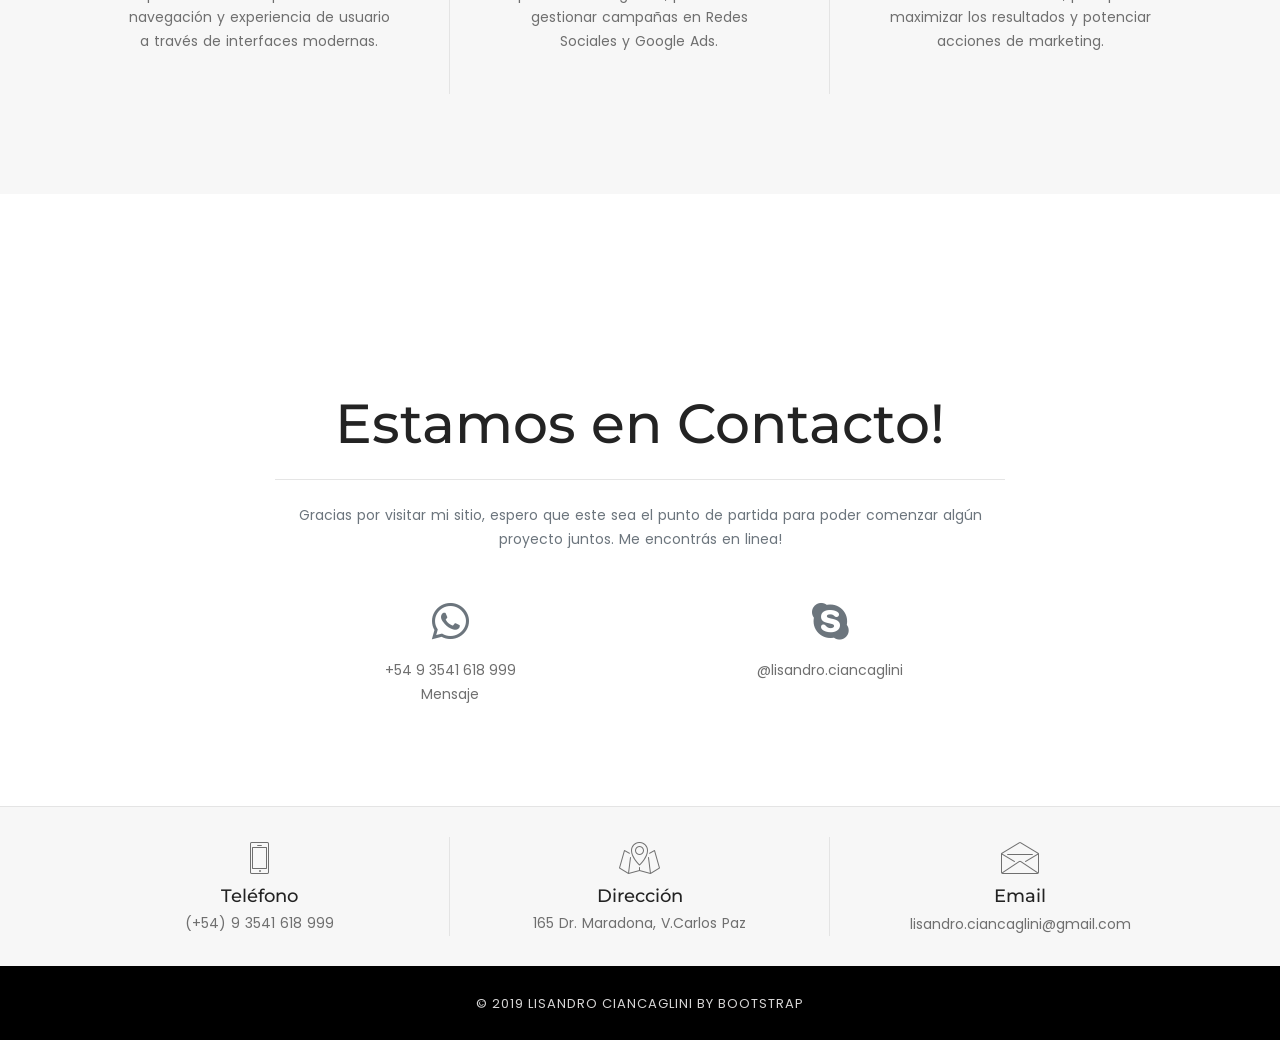
==== commit 42ddf829: "Update index.html" ====
--- a/index.html
+++ b/index.html
@@ -119,7 +119,7 @@
                         <div class="padding-twenty-top sm-padding-fifteen-top xs-no-padding">
                             <h5 class="no-margin font-size18 xs-font-size16 text-medium-gray padding-twelve-top sm-padding-five-top xs-no-padding"></h5>
                             <h1 class="text-uppercase font-size48 md-font-size42 sm-font-size36 xs-font-size26 font-weight-700 margin-20px-bottom">Lisandro Ciancaglini</h1>
-                            <p class="width-50 md-width-75 xs-width-100 font-size16 xs-font-size14 border-top border-bottom padding-10px-tb">VERIFICACION SALDO.COM.AR</p>
+                            <p class="width-50 md-width-75 xs-width-100 font-size16 xs-font-size14 border-top border-bottom padding-10px-tb">Digital Marketer</p>
                             <div class="social-links margin-30px-bottom xs-margin-20px-bottom">
                                 <a href="https://www.linkedin.com/in/lisandrociancaglini/"target="_blank"><i class="fab fa-linkedin-in"></i></a>
                                 <a href="https://api.whatsapp.com/send?phone=5493541618999&text=Hola!"target="_blank"><i class="fab fa-whatsapp"></i></a>
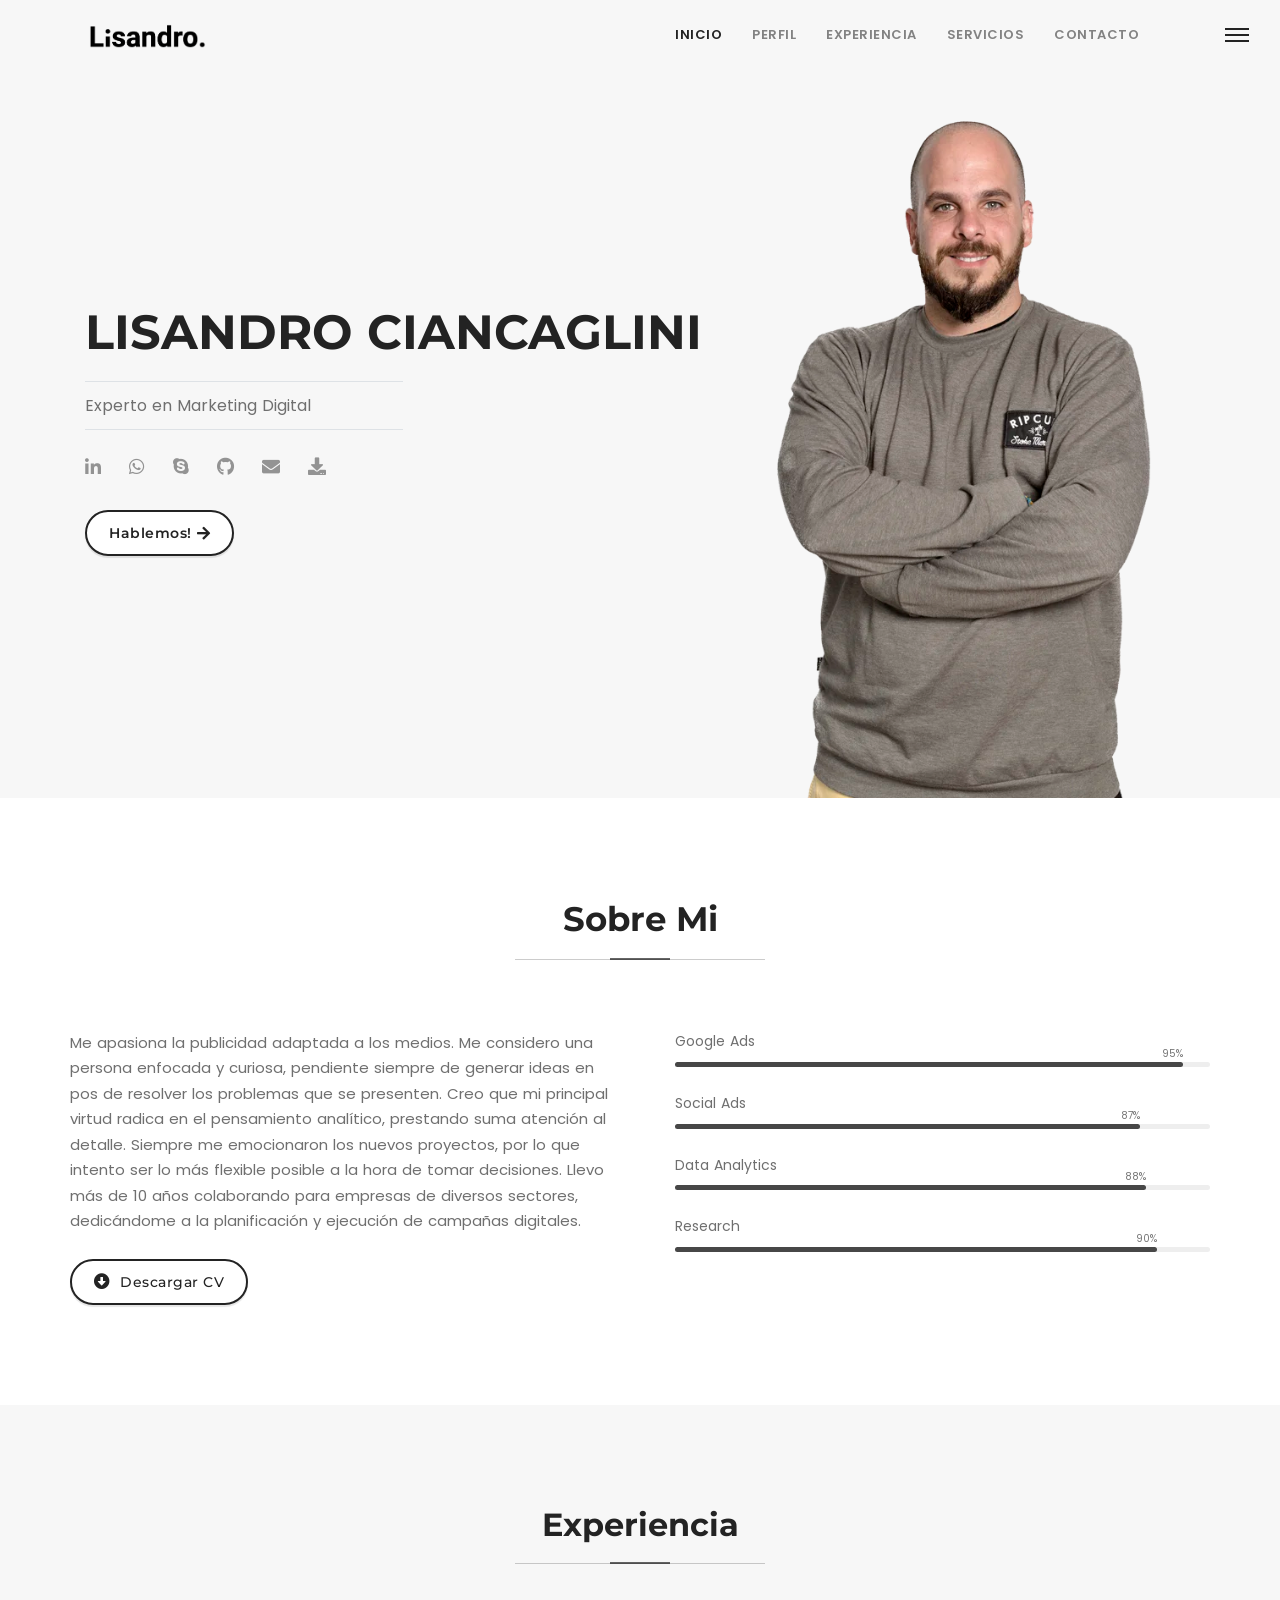
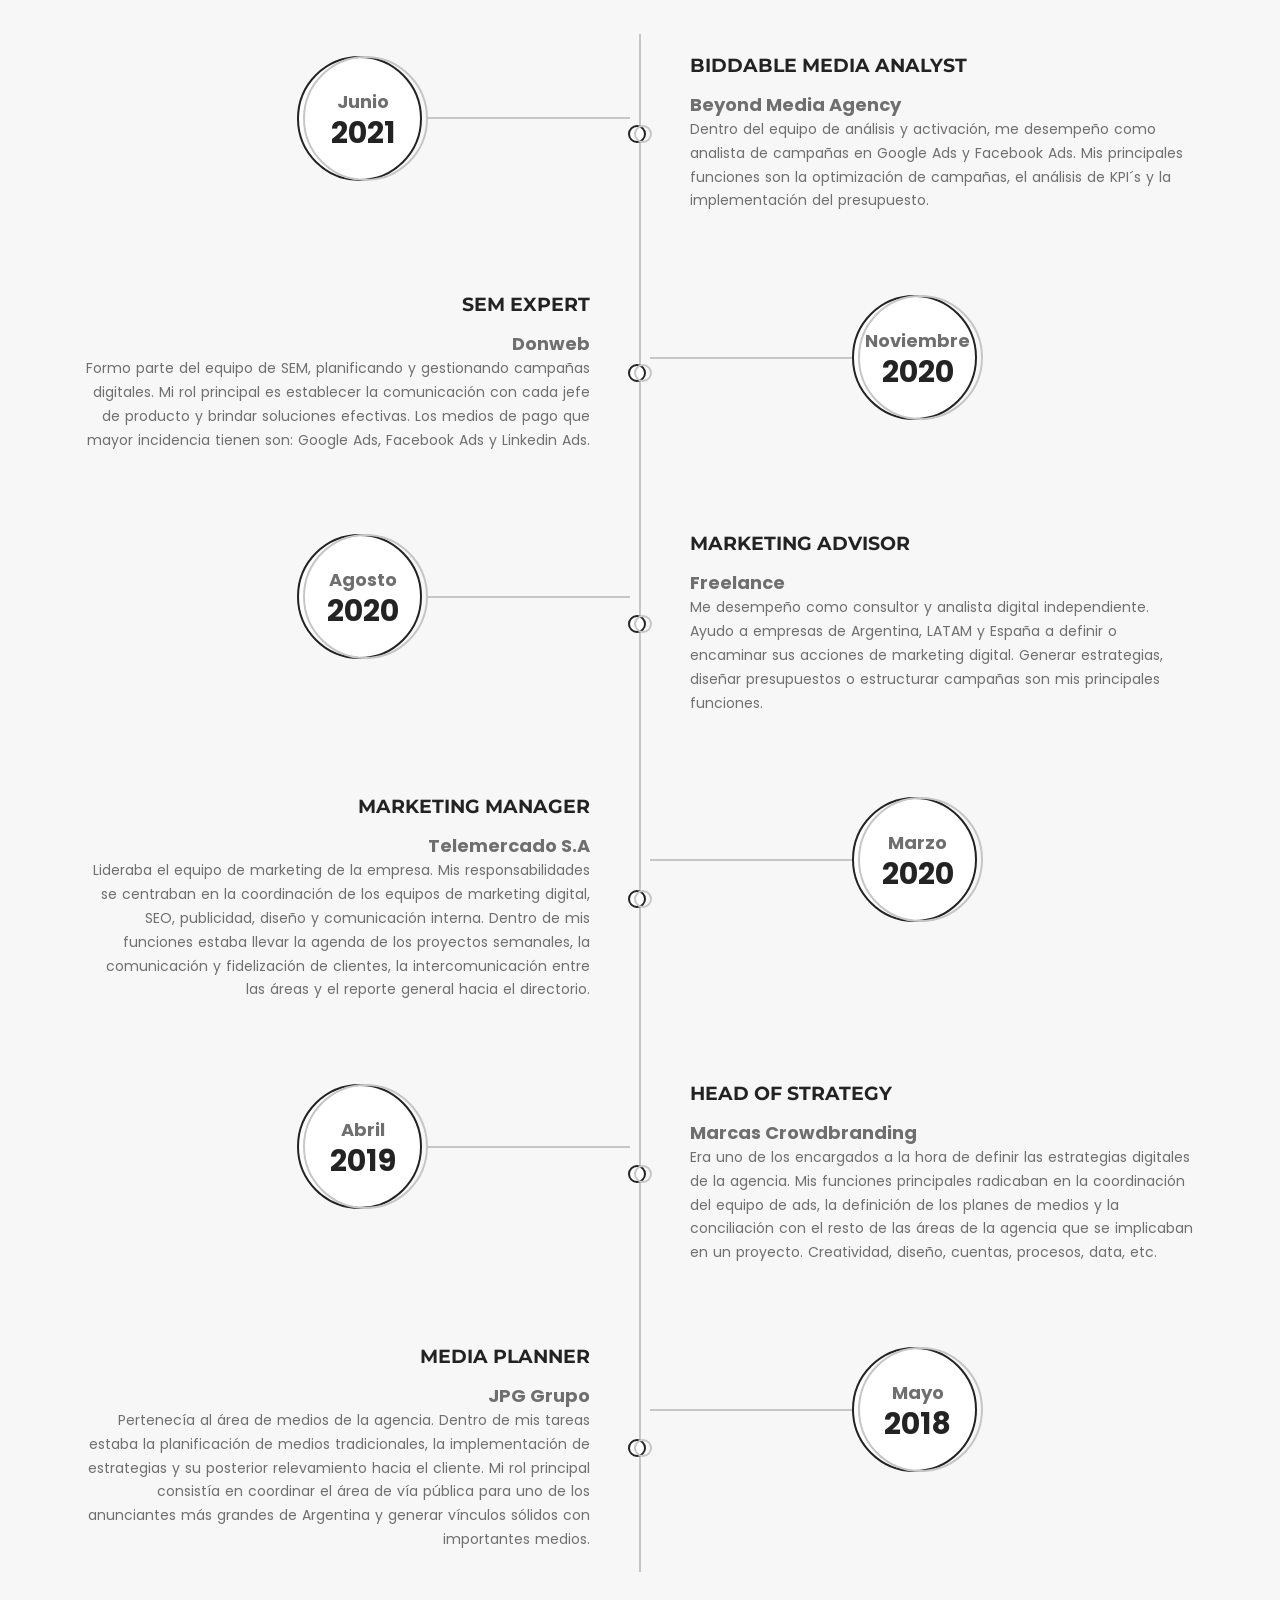
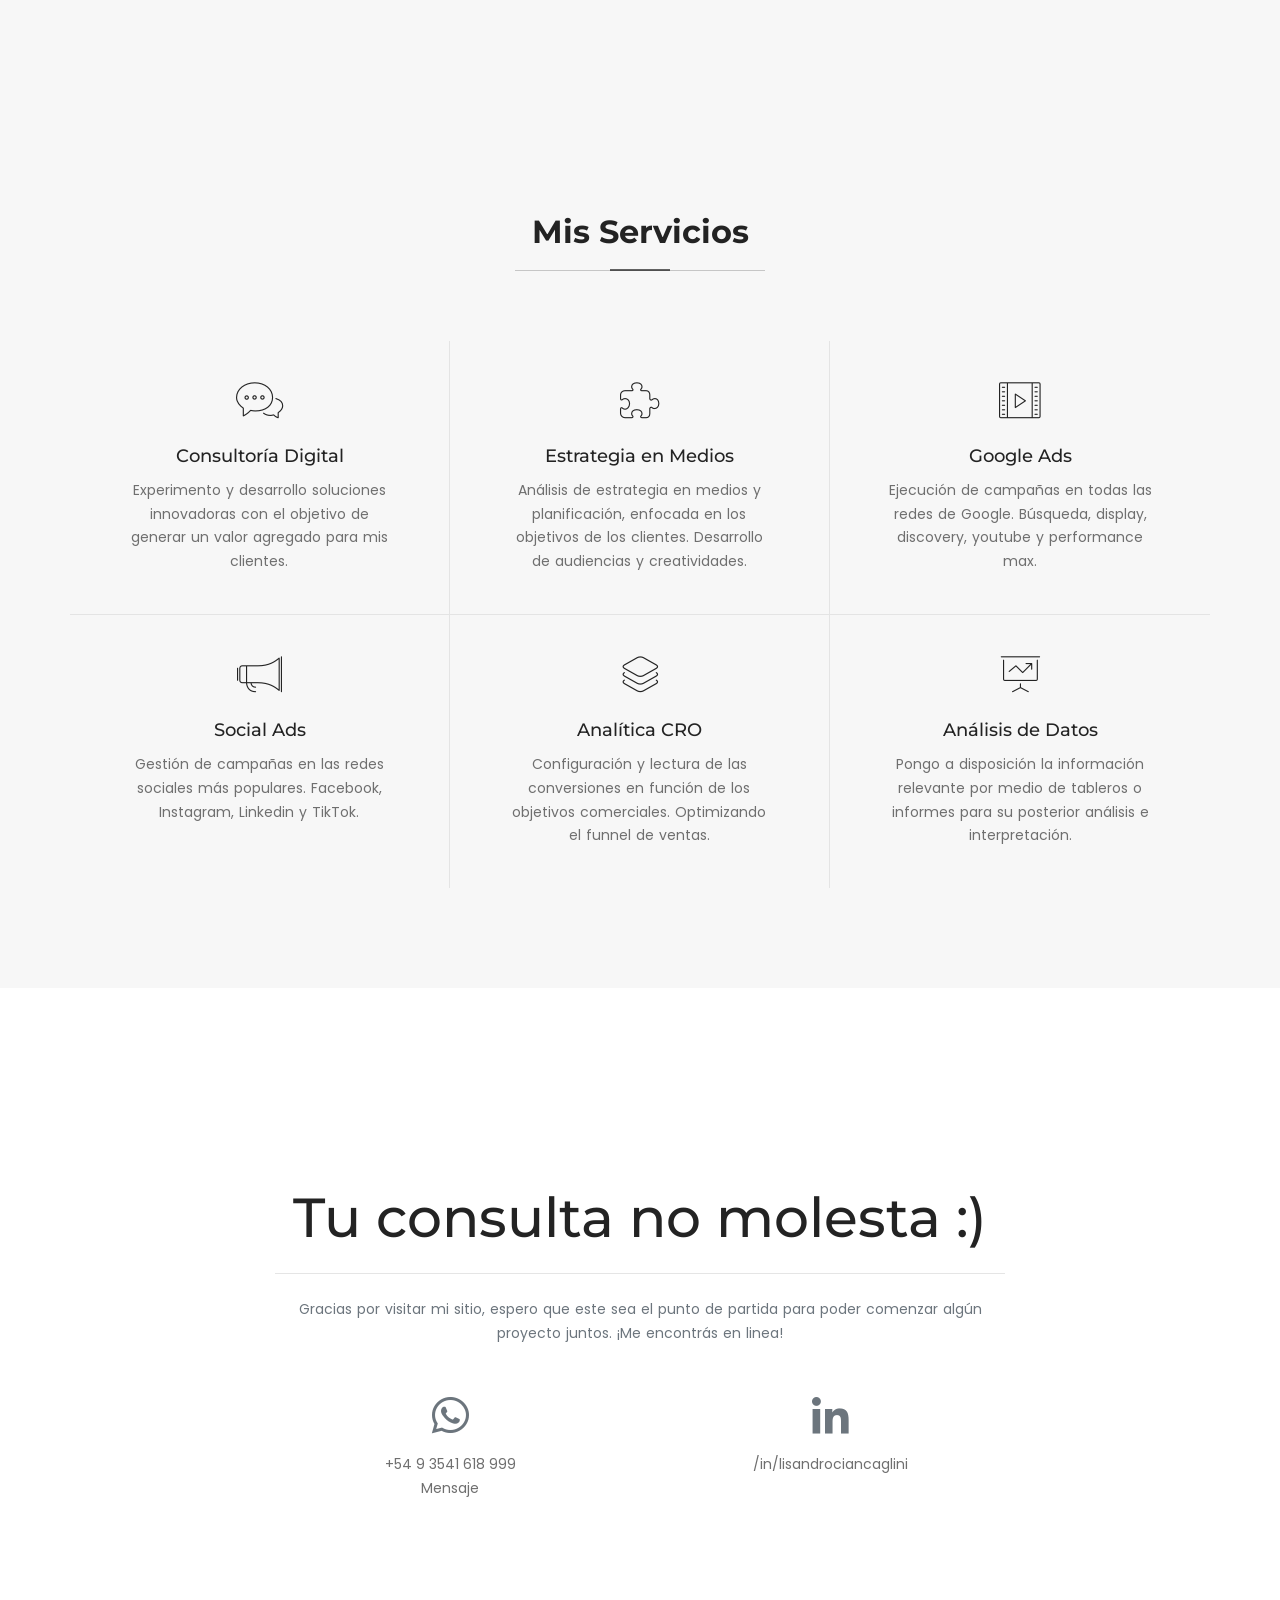
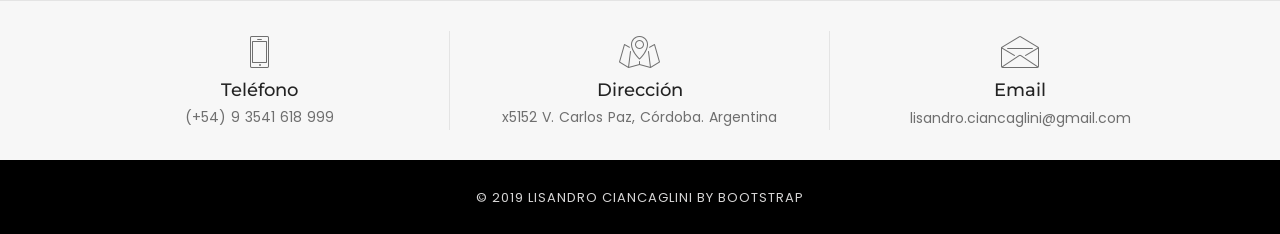
==== commit bbd6626e: "Add files via upload" ====
--- a/index.html
+++ b/index.html
@@ -1,5 +1,5 @@
 <!DOCTYPE html>
-<html lang="en">
+<html lang="es">
 
 <head>
 
@@ -86,11 +86,9 @@
                         <li class="nav-item">
                             <a class="nav-link" href="javascript:void(0);" data-scroll-nav="2">Experiencia</a>
                         </li>
-                        <li class="nav-item">
-                            <a class="nav-link" href="javascript:void(0);" data-scroll-nav="3">Certificaciones</a>
-                        </li>
-                        <li class="nav-item">
-                            <a class="nav-link" href="javascript:void(0);" data-scroll-nav="4">Habilidades</a>
+                        
+                        <li class="nav-item">
+                            <a class="nav-link" href="javascript:void(0);" data-scroll-nav="4">Servicios</a>
                         </li>
                         
                         </li>
@@ -119,7 +117,7 @@
                         <div class="padding-twenty-top sm-padding-fifteen-top xs-no-padding">
                             <h5 class="no-margin font-size18 xs-font-size16 text-medium-gray padding-twelve-top sm-padding-five-top xs-no-padding"></h5>
                             <h1 class="text-uppercase font-size48 md-font-size42 sm-font-size36 xs-font-size26 font-weight-700 margin-20px-bottom">Lisandro Ciancaglini</h1>
-                            <p class="width-50 md-width-75 xs-width-100 font-size16 xs-font-size14 border-top border-bottom padding-10px-tb">Digital Marketer</p>
+                            <p class="width-50 md-width-75 xs-width-100 font-size16 xs-font-size14 border-top border-bottom padding-10px-tb">Experto en Marketing Digital</p>
                             <div class="social-links margin-30px-bottom xs-margin-20px-bottom">
                                 <a href="https://www.linkedin.com/in/lisandrociancaglini/"target="_blank"><i class="fab fa-linkedin-in"></i></a>
                                 <a href="https://api.whatsapp.com/send?phone=5493541618999&text=Hola!"target="_blank"><i class="fab fa-whatsapp"></i></a>
@@ -128,7 +126,7 @@
                                 <a href="mailto:lisandro.ciancaglini@gmail.com"target="_blank"><i class="fas fa-envelope"></i></a>
                                 <a href="https://lciancaglini.com.ar/Lisandro-Ciancaglini_CV.pdf"target="_blank"><i class="fas fa-download"></i></a>
                             </div>
-                            <a class="btn white" href="#portfolio">Ver Certificaciones<i class="fas fa-arrow-right font-size15 margin-5px-left"></i></a>
+                            <a class="btn white" href="#contact">Hablemos!<i class="fas fa-arrow-right font-size15 margin-5px-left"></i></a>
                         </div>
                         <!-- End Left Content -->
                     </div>
@@ -159,9 +157,6 @@
                             <a class="nav-link" href="javascript:void(0);" data-scroll-nav="2">Experiencia</a>
                         </li>
                         <li class="nav-item">
-                            <a class="nav-link" href="javascript:void(0);" data-scroll-nav="3">Certificaciones</a>
-                        </li>
-                        <li class="nav-item">
                             <a class="nav-link" href="javascript:void(0);" data-scroll-nav="4">Habilidades</a>
                         </li>
                         <li class="nav-item">
@@ -202,10 +197,10 @@
                 <!-- start about me section-->
                 <div class="col-lg-6 col-md-12 sm-margin-30px-bottom">
                     <p class="font-size15 xs-font-size14">
-						La comunicación digital y la estrategia publicitaria son mis pasiones. Me considero una persona enfocada, intentando siempre colaborar para la creación de espacios dinámicos, en pos de aprender y transmitir conocimiento a quienes me rodean. Mi próximo objetivo es formar parte de un equipo orientado a la tecnología y la innovación digital, para poder adquirir nuevas habilidades y alcanzar mis objetivos tanto a nivel profesional, como personal.</p>
+						Me apasiona la publicidad adaptada a los medios. Me considero una persona enfocada y curiosa, pendiente siempre de generar ideas en pos de resolver los problemas que se presenten. Creo que mi principal virtud radica en el pensamiento analítico, prestando suma atención al detalle. Siempre me emocionaron los nuevos proyectos, por lo que intento ser lo más flexible posible a la hora de tomar decisiones. Llevo más de 10 años colaborando para empresas de diversos sectores, dedicándome a la planificación y ejecución de campañas digitales.</p>
                     <a class="btn white" href="https://lciancaglini.com.ar/Lisandro-Ciancaglini_CV.pdf"target="_blank">
                         <i class="fas fa-arrow-alt-circle-down font-size16"></i>
-                        <span class="alt-font margin-5px-left">Descargar Mi CV</span>
+                        <span class="alt-font margin-5px-left">Descargar CV</span>
                     </a>
                 </div>
 		
@@ -217,20 +212,20 @@
                         <div class="skills width-100 margin-40px-bottom sm-margin-30px-bottom xs-no-margin-bottom">
 
                             <div class="prog-item">
-                                <p>Pensamiento analítico</p>
+                                <p>Google Ads</p>
                                 <div class="skills-progress"><span data-value='95%'></span></div>
                             </div>
                             <div class="prog-item">
-                                <p>Capacidad de comunicación</p>
-                                <div class="skills-progress"><span data-value='85%'></span></div>
+                                <p>Social Ads</p>
+                                <div class="skills-progress"><span data-value='87%'></span></div>
                             </div>
                             <div class="prog-item">
-                                <p>Trabajo en equipo</p>
-                                <div class="skills-progress"><span data-value='87%'></span></div>
+                                <p>Data Analytics</p>
+                                <div class="skills-progress"><span data-value='88%'></span></div>
                             </div>
                             <div class="prog-item">
-                                <p>Resolución de problemas</p>
-                                <div class="skills-progress"><span data-value='92%'></span></div>
+                                <p>Research</p>
+                                <div class="skills-progress"><span data-value='90%'></span></div>
                             </div>
 
                         </div>
@@ -247,12 +242,73 @@
         <div class="container">
             <div class="row">
                 <div class="col-12 center-col margin-70px-bottom sm-margin-40px-bottom xs-margin-30px-bottom text-center">
-                    <h3 class="font-weight-700 font-size32 md-font-size27 sm-font-size24 xs-font-size20 section-title">Experiencia Relevante</h3>
+                    <h3 class="font-weight-700 font-size32 md-font-size27 sm-font-size24 xs-font-size20 section-title">Experiencia</h3>
                 </div>
             </div>
             <div class="row">
                 <div class="col-md-12">
                     <div class="main-timeline">
+
+                        <!-- start experience section-->
+                        <div class="timeline">
+                            <div class="icon"></div>
+                            <div class="date-content">
+                                <div class="date-outer">
+                                    <span class="date">
+                                            <span class="month">Junio</span>
+                                    <span class="year">2021</span>
+                                    </span>
+                                </div>
+                            </div>
+                            <div class="timeline-content">
+                                <h5 class="title">BIDDABLE MEDIA ANALYST</h5>
+                                <span class="month">Beyond Media Agency</span>
+                                <p class="description">
+                                Dentro del equipo de análisis y activación, me desempeño como analista de campañas en Google Ads y Facebook Ads. Mis principales funciones son la optimización de campañas, el análisis de KPI´s y la implementación del presupuesto.
+                                </p>
+                            </div>
+                        </div>
+                        <!-- end experience section-->
+                        <!-- start experience section-->
+                        <div class="timeline">
+                            <div class="icon"></div>
+                            <div class="date-content">
+                                <div class="date-outer">
+                                    <span class="date">
+                                            <span class="month">Noviembre</span>
+                                    <span class="year">2020</span>
+                                    </span>
+                                </div>
+                            </div>
+                            <div class="timeline-content">
+                                <h5 class="title">SEM EXPERT</h5>
+                                <span class="month">Donweb</span>
+                                <p class="description">
+                                Formo parte del equipo de SEM, planificando y gestionando campañas digitales. Mi rol principal es establecer la comunicación con cada jefe de producto y brindar soluciones efectivas. Los medios de pago que mayor incidencia tienen son: Google Ads, Facebook Ads y Linkedin Ads.
+                                </p>
+                            </div>
+                        </div>
+                        <!-- end experience section-->
+                        <!-- start experience section-->
+                        <div class="timeline">
+                            <div class="icon"></div>
+                            <div class="date-content">
+                                <div class="date-outer">
+                                    <span class="date">
+                                            <span class="month">Agosto</span>
+                                    <span class="year">2020</span>
+                                    </span>
+                                </div>
+                            </div>
+                            <div class="timeline-content">
+                                <h5 class="title">MARKETING ADVISOR</h5>
+                                <span class="month">Freelance</span>
+                                <p class="description">
+                                Me desempeño como consultor y analista digital independiente. Ayudo a empresas de Argentina, LATAM y España a definir o encaminar sus acciones de marketing digital. Generar estrategias, diseñar presupuestos o estructurar campañas son mis principales funciones. 
+                                </p>
+                            </div>
+                        </div>
+                        <!-- end experience section-->
 
                         <!-- start experience section-->
                         <div class="timeline">
@@ -266,17 +322,15 @@
                                 </div>
                             </div>
                             <div class="timeline-content">
-                                <h5 class="title">DIRECTOR DE MARKETING DIGITAL / Telemercado</h5>
+                                <h5 class="title">MARKETING MANAGER</h5>
+                                <span class="month">Telemercado S.A</span>
                                 <p class="description">
-                                Soy Director de Marketing Digital de la empresa.
-								Mis principales funciones son coordinar los equipos de
-								paid media, redes sociales y desarrollo digital (crm, diseño web, e-commerce). Además evalúo los presupuestos,
-								superviso los informes de rendimiento y gestiono la
-								cartera de clientes.
+                                    Lideraba el equipo de marketing de la empresa. Mis responsabilidades se centraban en la coordinación de los equipos de marketing digital, SEO, publicidad, diseño y comunicación interna. Dentro de mis funciones estaba llevar la agenda de los proyectos semanales, la comunicación y fidelización de clientes, la intercomunicación entre las áreas y el reporte general hacia el directorio.
                                 </p>
                             </div>
                         </div>
                         <!-- end experience section-->
+                        <!-- start experience section-->
                         <div class="timeline">
                             <div class="icon"></div>
                             <div class="date-content">
@@ -288,228 +342,52 @@
                                 </div>
                             </div>
                             <div class="timeline-content">
-                                <h5 class="title">RESPONSABLE DE ESTRATEGIA / Marcas Crowdbranding</h5>
+                                <h5 class="title">HEAD OF STRATEGY</h5>
+                                <span class="month">Marcas Crowdbranding</span>
                                 <p class="description">
-                                    Era coordinador del área digital de la agencia.
-								Dentro de mis responsabilidades está generar estrategias digitales para todas las cuentas de la agencia. Además defino los equipos involucrados en cada proyecto, establezco presupuestos de campaña, monitorizo la ejecución y analizo los reportes que se presentan a cada cliente.
+                                    Era uno de los encargados a la hora de definir las estrategias digitales de la agencia. 
+                                Mis funciones principales radicaban en la coordinación del equipo de ads, la definición de los planes de medios y la conciliación con el resto de las áreas de la agencia que se implicaban en un proyecto. Creatividad, diseño, cuentas, procesos, data, etc.
+
                                 </p>
                             </div>
                         </div>
                         <!-- end experience section-->
-
                         <!-- start experience section-->
                         <div class="timeline">
                             <div class="icon"></div>
                             <div class="date-content">
                                 <div class="date-outer">
                                     <span class="date">
-                                            <span class="month">Abril</span>
+                                            <span class="month">Mayo</span>
                                     <span class="year">2018</span>
                                     </span>
                                 </div>
                             </div>
                             <div class="timeline-content">
-                                <h5 class="title">PLANIFICADOR DE MEDIOS / JPG Grupo</h5>
+                                <h5 class="title">MEDIA PLANNER</h5>
+                                <span class="month">JPG Grupo</span>
                                 <p class="description">
-                                    Pertenecía al área de medios de la agencia.
+                                Pertenecía al área de medios de la agencia.
 								Dentro de mis tareas estaba la planificación de medios
 								tradicionales, la implementación de estrategias y su
-								posterior relevamiento hacia el cliente. Algunas de mis
-								funciones: Coordinar el área de Vía Pública para uno de los anunciantes más grandes del pais. Generar vínculos sólidos con importantes multimedios
-								y agencias de publicidad.
+								posterior relevamiento hacia el cliente. Mi rol principal consistía en coordinar el área de vía pública para uno de los anunciantes más grandes de Argentina y generar vínculos sólidos con importantes medios.
                                 </p>
                             </div>
                         </div>
                         <!-- end experience section-->
-
-                        <!-- start experience section-->
-                        <div class="timeline">
-                            <div class="icon"></div>
-                            <div class="date-content">
-                                <div class="date-outer">
-                                    <span class="date">
-                                            <span class="month">Octubre</span>
-                                    <span class="year">2016</span>
-                                    </span>
-                                </div>
-                            </div>
-                            <div class="timeline-content">
-                                <h5 class="title">LEAD PROJECT MANAGER/ Valor Digital</h5>
-                                <p class="description">
-                                    Estaba dentro del departamento de servicios de la
-								agencia. Me desempeñaba como líder de proyectos
-								digitales. Diseño web, campañas de Google y Social Ads,
-								envios de e-mail márketing, branding, entre otros.
-								Cumplí con algunas de mis metas personales: Programa de certificaciones de Google Ads. Conocimiento integral de lenguajes de programación.
-                                </p>
-                            </div>
-                        </div>
-                        <!-- end experience section-->
-
-                        <!-- start experience section-->
-                        <div class="timeline">
-                            <div class="icon"></div>
-                            <div class="date-content">
-                                <div class="date-outer">
-                                    <span class="date">
-                                            <span class="month">Marzo</span>
-                                    <span class="year">2014</span>
-                                    </span>
-                                </div>
-                            </div>
-                            <div class="timeline-content">
-                                <h5 class="title">SEARCH MARKETING MANAGER / Valor Digital</h5>
-                                <p class="description">
-                                    Dentro del area digital de la agencia planificaba y ejecutaba campañas en Google Adwords. Posteriormente reportaba métricas de rendimiento y los insights más importantes mediante informes personalizados que facilitaban la toma de decisiones, como la optimización de presupuesto y cambios estratégicos.
-                                </p>
-                            </div>
-                        </div>
-                        <!-- end experience section-->
-			    
 			
          	
     </section>
     <!-- End Timeline Section-->
 
-    <!-- Start Portfolio Section -->
-    <section class="portfolio" data-scroll-index="3" id="portfolio">
-        <div class="container">
-            <div class="row">
-                <div class="col-12 center-col margin-70px-bottom sm-margin-40px-bottom xs-margin-30px-bottom text-center">
-                    <h3 class="font-weight-700 font-size32 md-font-size27 sm-font-size24 xs-font-size20 section-title">Mis Certificaciones</h3>
-                </div>
-            </div>
-            <div class="row">
-                <!-- Start links -->
-                <div class="filtering col-sm-12 text-center">
-                    <span data-filter='*' class="active">Todas</span>
-                    <span data-filter='.develop'>Google Ads</span>
-                    <span data-filter='.design'>Mkt Digital</span>
-                    <span data-filter='.graphic'>Analítica</span>
-                </div>
-                <!-- End links -->
-                <div class="clearfix"></div>
-
-                <!-- gallery -->
-                <div class="gallery text-center width-100">
-
-                    <!-- start gallery item -->
-                    <div class="col-md-4 items design">
-                        <div class="item-img">
-                            <img src="img/portfolio/1.webp" alt="image">
-                            <div class="item-img-overlay valign">
-                                <div class="overlay-info width-100 vertical-center">
-                                    <a href="img/portfolio/1.webp" class="popimg">
-                                        <i class="fa fa-search-plus"></i>
-                                    </a>
-                                    <h6>Ver</h6>
-                                </div>
-
-                            </div>
-                        </div>
-                    </div>
-                    <!-- end gallery item -->
-
-                    <!-- start gallery item -->
-                    <div class="col-md-4 items design">
-                        <div class="item-img">
-                            <img src="img/portfolio/7.webp" alt="image">
-                            <div class="item-img-overlay valign">
-                                <div class="overlay-info width-100 vertical-center">
-                                    <a href="img/portfolio/7.webp" class="popimg">
-                                        <i class="fa fa-search-plus"></i>
-                                    </a>
-                                    <h6>Ver</h6>
-                                </div>
-
-                            </div>
-                        </div>
-                    </div>
-                    <!-- end gallery item -->
-
-                    <!-- start gallery item -->
-                    <div class="col-md-4 items develop">
-                        <div class="item-img">
-                            <img src="img/portfolio/3.webp" alt="image">
-                            <div class="item-img-overlay valign">
-                                <div class="overlay-info width-100 vertical-center">
-                                    <a href="img/portfolio/3.webp" class="popimg">
-                                        <i class="fa fa-search-plus"></i>
-                                    </a>
-                                    <h6>Ver</h6>
-                                </div>
-
-                            </div>
-                        </div>
-                    </div>
-                    <!-- end gallery item -->
-
-                   
-                    <!-- start gallery item -->
-                    <div class="col-md-4 items develop">
-                        <div class="item-img">
-                            <img src="img/portfolio/5.webp" alt="image">
-                            <div class="item-img-overlay valign">
-                                <div class="overlay-info width-100 vertical-center">
-                                    <a href="img/portfolio/5.webp" class="popimg">
-                                        <i class="fa fa-search-plus"></i>
-                                    </a>
-                                    <h6>Ver</h6>
-                                </div>
-
-                            </div>
-                        </div>
-                    </div>
-                    <!-- end gallery item -->
-
-                    <!-- start gallery item -->
-                    <div class="col-md-4 items develop">
-                        <div class="item-img">
-                            <img src="img/portfolio/4.webp" alt="image">
-                            <div class="item-img-overlay valign">
-                                <div class="overlay-info width-100 vertical-center">
-                                    <a href="img/portfolio/4.webp" class="popimg">
-                                        <i class="fa fa-search-plus"></i>
-                                    </a>
-                                    <h6>Ver</h6>
-                                </div>
-
-                            </div>
-                        </div>
-                    </div>
-                    <!-- end gallery item -->
-
-                    <!-- start gallery item -->
-                    <div class="col-md-4 items graphic">
-                        <div class="item-img">
-                            <img src="img/portfolio/6.webp" alt="image">
-                            <div class="item-img-overlay valign">
-                                <div class="overlay-info width-100 vertical-center">
-                                    <a href="img/portfolio/6.webp" class="popimg">
-                                        <i class="fa fa-search-plus"></i>
-                                    </a>
-                                    <h6>Ver</h6>
-                                </div>
-
-                            </div>
-                        </div>
-                    </div>
-                    <!-- end gallery item -->
-
-                    <div class="clear-fix"></div>
-
-                </div>
-            </div>
-        </div>
-    </section>
-    <!-- End Portfolio Section -->
+    
 
     <!--  Start Services Section -->
     <section class="services bg-light-gray" data-scroll-index="4">
         <div class="container">
             <div class="row">
                 <div class="col-12 center-col margin-70px-bottom sm-margin-40px-bottom xs-margin-30px-bottom text-center">
-                    <h3 class="font-weight-700 font-size32 md-font-size27 sm-font-size24 xs-font-size20 section-title">Mis Habilidades</h3>
+                    <h3 class="font-weight-700 font-size32 md-font-size27 sm-font-size24 xs-font-size20 section-title">Mis Servicios</h3>
                 </div>
             </div>
             <div class="row">
@@ -517,9 +395,9 @@
                 <!-- start services item -->
                 <div class="col-lg-4 col-md-6 border-right border-bottom border-color-medium-gray xs-no-border-right">
                     <div class="text-center padding-40px-tb xs-padding-20px-bottom padding-20px-lr xs-no-padding-lr xs-no-padding-top">
-                        <div class="display-inline-block margin-20px-bottom xs-margin-15px-bottom"><i class="icon icon-presentation text-extra-dark-gray font-size36"></i></div>
-                        <div class="alt-font text-extra-dark-gray margin-10px-bottom font-size18 xs-font-size16">Análisis de datos</div>
-                        <p class="width-85 md-width-90 xs-width-100 center-col no-margin-bottom">Utilizo herramientas de gestión para evaluar la imagen, la inversión y el sector de mercado en el que se desarrolla la marca.</p>
+                        <div class="display-inline-block margin-20px-bottom xs-margin-15px-bottom"><i class="icon icon-chat text-extra-dark-gray font-size36"></i></div>
+                        <div class="alt-font text-extra-dark-gray margin-10px-bottom font-size18 xs-font-size16">Consultoría Digital</div>
+                        <p class="width-85 md-width-90 xs-width-100 center-col no-margin-bottom">Experimento y desarrollo soluciones innovadoras con el objetivo de generar un valor agregado para mis clientes.</p>
                     </div>
                 </div>
                 <!-- end services item -->
@@ -527,9 +405,9 @@
                 <!-- start services item -->
                 <div class="col-lg-4 col-md-6 border-right border-bottom border-color-medium-gray sm-no-border-right">
                     <div class="text-center padding-40px-tb xs-padding-20px-tb padding-20px-lr xs-no-padding-lr">
-                        <div class="display-inline-block margin-20px-bottom xs-margin-15px-bottom"><i class="icon icon-tools text-extra-dark-gray font-size36"></i></div>
-                        <div class="alt-font text-extra-dark-gray margin-10px-bottom font-size18 xs-font-size16">Planificación y Estrategia</div>
-                        <p class="width-85 md-width-90 xs-width-100 center-col no-margin-bottom">A través de una matriz visual y táctica puedo diagramar una campaña en medios y sus distintas variantes.</p>
+                        <div class="display-inline-block margin-20px-bottom xs-margin-15px-bottom"><i class="icon icon-puzzle text-extra-dark-gray font-size36"></i></div>
+                        <div class="alt-font text-extra-dark-gray margin-10px-bottom font-size18 xs-font-size16">Estrategia en Medios</div>
+                        <p class="width-85 md-width-90 xs-width-100 center-col no-margin-bottom">Análisis de estrategia en medios y planificación, enfocada en los objetivos de los clientes. Desarrollo de audiencias y creatividades.</p>
                     </div>
                 </div>
                 <!-- end services item -->
@@ -537,9 +415,9 @@
                 <!-- start services item -->
                 <div class="col-lg-4 col-md-6 sm-border-right border-bottom border-color-medium-gray xs-no-border-right">
                     <div class="text-center padding-40px-tb xs-padding-20px-tb padding-20px-lr xs-no-padding-lr">
-                        <div class="display-inline-block margin-20px-bottom xs-margin-15px-bottom"><i class="icon icon-desktop text-extra-dark-gray font-size36"></i></div>
-                        <div class="alt-font text-extra-dark-gray margin-10px-bottom font-size18 xs-font-size16">Posicionamiento & PPC</div>
-                        <p class="width-85 md-width-90 xs-width-100 center-col no-margin-bottom">Puedo detectar el comportamiento y los términos de búsqueda para poder alcanzar potenciales clientes dentro de la red de búsqueda.</p>
+                        <div class="display-inline-block margin-20px-bottom xs-margin-15px-bottom"><i class="icon icon-video text-extra-dark-gray font-size36"></i></div>
+                        <div class="alt-font text-extra-dark-gray margin-10px-bottom font-size18 xs-font-size16">Google Ads</div>
+                        <p class="width-85 md-width-90 xs-width-100 center-col no-margin-bottom">Ejecución de campañas en todas las redes de Google. Búsqueda, display, discovery, youtube y performance max.</p>
                     </div>
                 </div>
                 <!-- end services item -->
@@ -547,9 +425,10 @@
                 <!-- start services item -->
                 <div class="col-lg-4 col-md-6 border-right sm-border-bottom border-color-medium-gray sm-no-border-right">
                     <div class="text-center padding-40px-tb xs-padding-20px-tb padding-20px-lr xs-no-padding-lr">
-                        <div class="display-inline-block margin-20px-bottom xs-margin-15px-bottom"><i class="icon icon-layers text-extra-dark-gray font-size36"></i></div>
-                        <div class="alt-font text-extra-dark-gray margin-10px-bottom font-size18 xs-font-size16">Desarrollo Web</div>
-                        <p class="width-85 md-width-90 xs-width-100 center-col no-margin-bottom">Implemento metodologías ágiles para crear sitios que faciliten la navegación y experiencia de usuario a través de interfaces modernas.</p>
+                        <div class="display-inline-block margin-20px-bottom xs-margin-15px-bottom"><i class="icon icon-megaphone text-extra-dark-gray font-size36"></i></div>
+                        <div class="alt-font text-extra-dark-gray margin-10px-bottom font-size18 xs-font-size16">Social Ads</div>
+                        <p class="width-85 md-width-90 xs-width-100 center-col no-margin-bottom">Gestión de campañas en las redes sociales más populares. Facebook, Instagram, Linkedin y TikTok. 
+                        </p>
                     </div>
                 </div>
                 <!-- end services item -->
@@ -557,9 +436,9 @@
                 <!-- start services item -->
                 <div class="col-lg-4 col-md-6 border-right border-color-medium-gray xs-border-bottom xs-no-border-right">
                     <div class="text-center padding-40px-tb xs-padding-20px-tb padding-20px-lr xs-no-padding-lr">
-                        <div class="display-inline-block margin-20px-bottom xs-margin-15px-bottom"><i class="icon icon-mobile text-extra-dark-gray font-size36"></i></div>
-                        <div class="alt-font text-extra-dark-gray margin-10px-bottom font-size18 xs-font-size16">Paid Media</div>
-                        <p class="width-85 md-width-90 xs-width-100 center-col no-margin-bottom">Buen dominio de las plataformas publicitarias digitales, para crear o gestionar campañas en Redes Sociales y Google Ads.</p>
+                        <div class="display-inline-block margin-20px-bottom xs-margin-15px-bottom"><i class="icon icon-layers text-extra-dark-gray font-size36"></i></div>
+                        <div class="alt-font text-extra-dark-gray margin-10px-bottom font-size18 xs-font-size16">Analítica CRO</div>
+                        <p class="width-85 md-width-90 xs-width-100 center-col no-margin-bottom">Configuración y lectura de las conversiones en función de los objetivos comerciales. Optimizando el funnel de ventas. </p>
                     </div>
                 </div>
                 <!-- end services item -->
@@ -567,9 +446,9 @@
                 <!-- start services item -->
                 <div class="col-lg-4 col-md-6">
                     <div class="text-center padding-40px-tb xs-padding-20px-top padding-20px-lr xs-no-padding-lr xs-no-padding-bottom">
-                        <div class="display-inline-block margin-20px-bottom xs-margin-15px-bottom"><i class="icon icon-lightbulb text-extra-dark-gray font-size36"></i></div>
-                        <div class="alt-font text-extra-dark-gray margin-10px-bottom font-size18 xs-font-size16">Growth Hacking</div>
-                        <p class="width-85 md-width-90 xs-width-100 center-col no-margin-bottom">Pongo en práctica todos mis conocimientos técnicos, para poder maximizar los resultados y potenciar acciones de marketing.</p>
+                        <div class="display-inline-block margin-20px-bottom xs-margin-15px-bottom"><i class="icon icon-presentation text-extra-dark-gray font-size36"></i></div>
+                        <div class="alt-font text-extra-dark-gray margin-10px-bottom font-size18 xs-font-size16">Análisis de Datos</div>
+                        <p class="width-85 md-width-90 xs-width-100 center-col no-margin-bottom">Pongo a disposición la información relevante por medio de tableros o informes para su posterior análisis e interpretación. </p>
                         
                     </div>
                 </div>
@@ -590,9 +469,9 @@
     <div class="container">
       <div class="row justify-content-center">
         <div class="col-lg-8 text-center">
-          <h2 class="mt-0">Estamos en Contacto!</h2>
+          <h2 class="mt-0">Tu consulta no molesta :)</h2>
           <hr class="divider my-4">
-          <p class="text-muted mb-5">Gracias por visitar mi sitio, espero que este sea el punto de partida para poder comenzar algún proyecto juntos. Me encontrás en linea!</p>
+          <p class="text-muted mb-5">Gracias por visitar mi sitio, espero que este sea el punto de partida para poder comenzar algún proyecto juntos. ¡Me encontrás en linea!</p>
         </div>
       </div>
       <div class="row">
@@ -603,9 +482,9 @@
 
         </div>
         <div class="col-lg-4 mr-auto text-center">
-          <i class="fab fa-skype fa-3x mb-3 text-muted"></i>
-           <a class="d-block" href="https://join.skype.com/invite/zTlC0N2mppbc"target="_blank"
-        >@lisandro.ciancaglini</a>
+          <i class="fab fa-linkedin-in fa-3x mb-3 text-muted"></i>
+           <a class="d-block" href="https://www.linkedin.com/in/lisandrociancaglini/"target="_blank"
+        >/in/lisandrociancaglini</a>
         </div>
       </div>
     </div>
@@ -632,7 +511,7 @@
                         <span class="icon font-size32"><i class="icon-map"></i></span>
                         <div class="cont">
                             <h6>Dirección</h6>
-                            <p>165 Dr. Maradona, V.Carlos Paz</p>
+                            <p>x5152 V. Carlos Paz, Córdoba. Argentina</p>
                         </div>
                     </div>
                     <div class="col-lg-4 col-md-4 item text-center">
